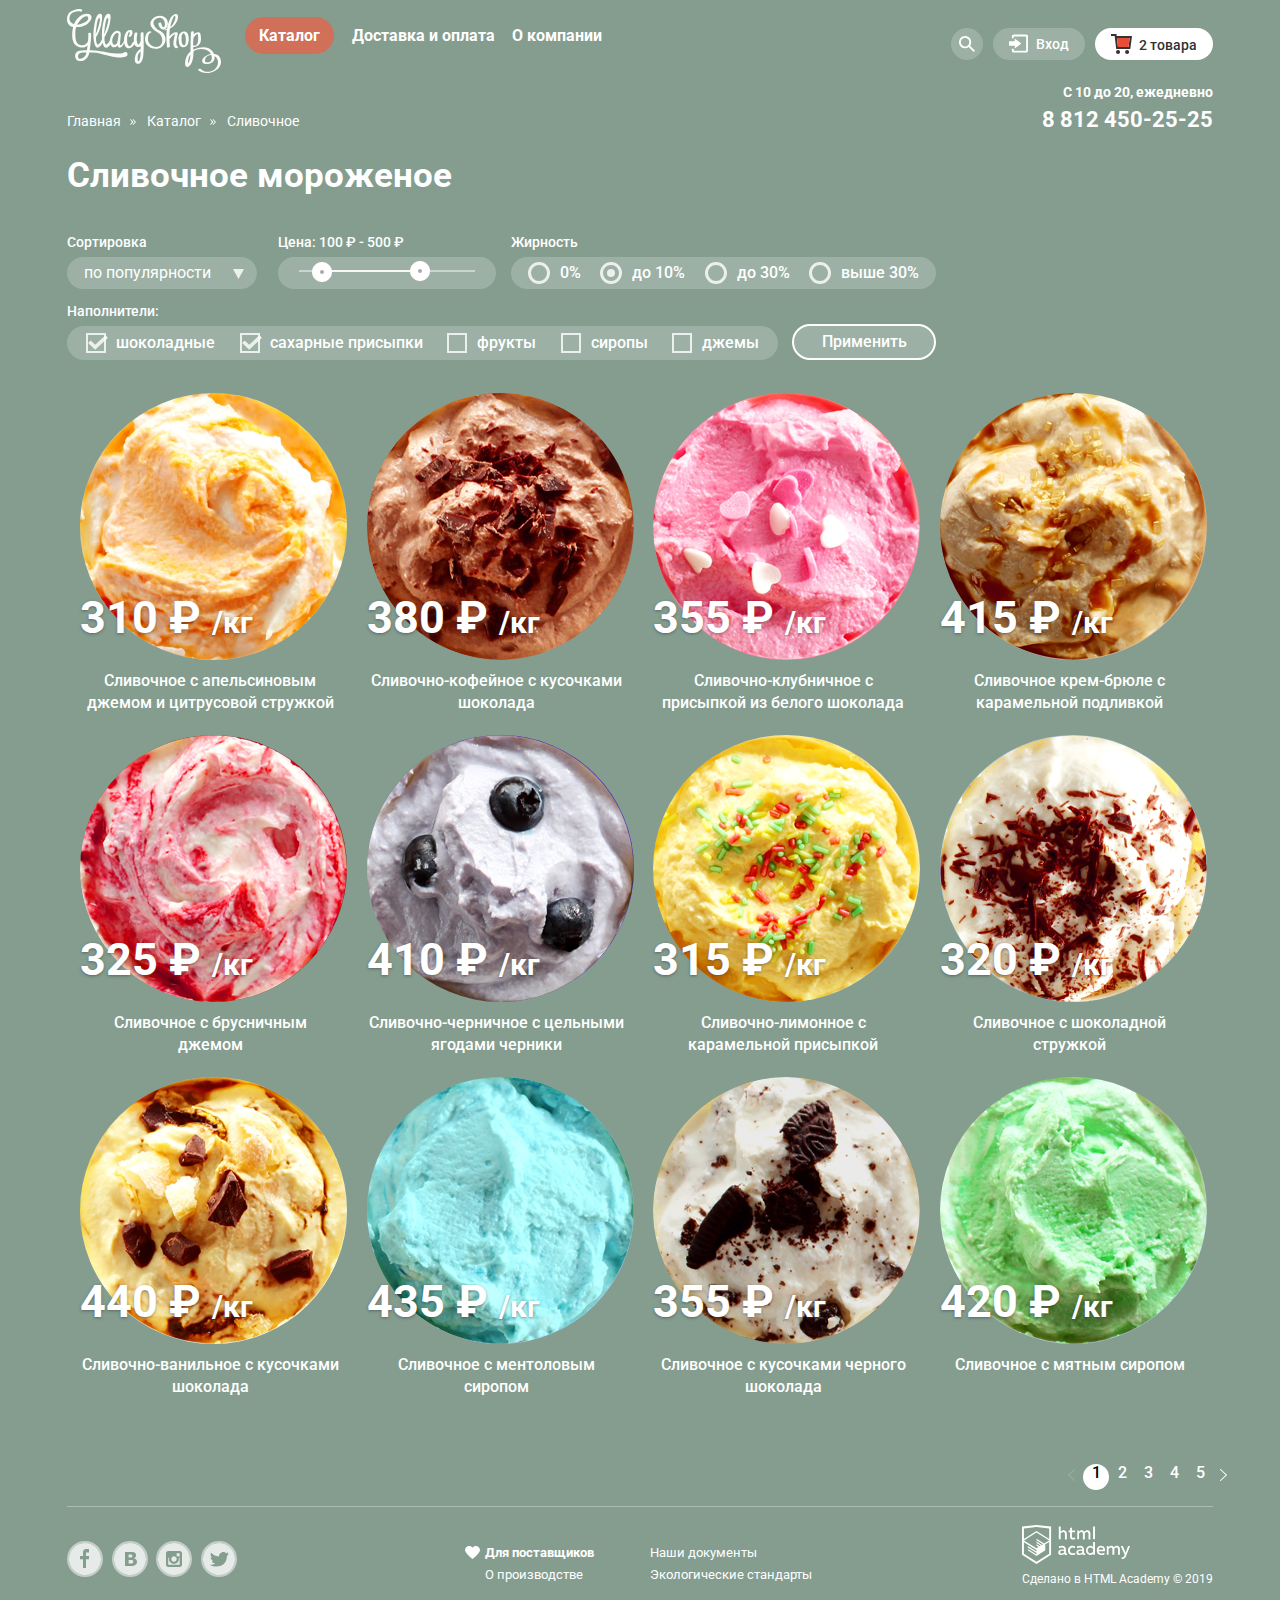
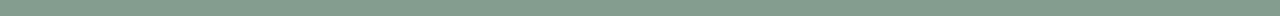
==== catalog.html @ 754fcbc4 "Fix by comments" ====
<!DOCTYPE html>
<html class="page" lang="ru">

<head>
  <meta charset="utf-8" />
  <title>HTML Academy: Глейси</title>
  <link href="https://fonts.googleapis.com/css2?family=Roboto:wght@400;500;700&display=swap" rel="stylesheet">
  <link rel="stylesheet" href="./css/normalize.css">
  <link rel="stylesheet" href="./css/style.css">
</head>

<body class="page-body">
  <header class="main-header container">
    <nav class="main-nav">
      <a class="main-logo" href="index.html" >
        <img src="img/header/logo.svg" alt="Логотип магазина мороженого Глейси" width="154" height="64">
      </a>
      <ul class="nav-list">
        <li>
          <a class="btn-catalog nav-list-item" href="catalog.html"> Каталог</a>
          <ul class="nav-inner-list">
            <li class="nav-item-new">
              <a href="#">Новинки</a>
            </li>
            <li class="nav-inner-item">
              <a href="#">Сливочное</a>
            </li>
            <li class="nav-inner-item">
              <a href="#">Щербеты</a>
            </li>
            <li class="nav-inner-item" >
              <a href="#">Фруктовый лед</a>
            </li>
            <li class="nav-inner-item">
              <a href="#">Мелорин</a>
            </li>
          </ul>
        </li>
        <li>
          <a class="nav-list-item" href="#">Доставка и оплата</a>
        </li>
        <li>
          <a class="nav-list-item" href="#company">О компании</a>
        </li>
      </ul>
    </nav>
    <div class="user-menu">
    <section class="form-search">
      <h2 class="visually-hidden">Форма поиска</h2>
      <a class="btn-search" href="#">
        <span class="visually-hidden">Поиск</span>
        <svg width="16" height="16" viewBox="0 0 16 16" fill="none" xmlns="http://www.w3.org/2000/svg">
          <path d="M16 14.6652L11.0785 9.73294C11.9827 8.48188 12.3826 6.93501 12.1984 5.40134C12.0141 3.86767 11.2594 2.4601 10.0848 1.45982C8.91022 0.45954 7.40233 -0.0598191 5.86234 0.00548954C4.32234 0.0707982 2.86363 0.715967 1.77757 1.81212C0.691516 2.90827 0.0580813 4.3747 0.0038002 5.91849C-0.050481 7.46228 0.478388 8.96976 1.48476 10.1398C2.49113 11.3098 3.90092 12.0563 5.43251 12.2301C6.96409 12.4039 8.50472 11.9922 9.74663 11.0772L14.6586 16L16 14.6652ZM6.08152 10.3767C5.24079 10.3767 4.41895 10.1268 3.71991 9.65874C3.02087 9.19063 2.47604 8.5253 2.15431 7.74687C1.83258 6.96844 1.7484 6.11188 1.91241 5.28551C2.07643 4.45913 2.48128 3.70006 3.07576 3.10427C3.67024 2.50849 4.42766 2.10276 5.25223 1.93838C6.0768 1.77401 6.93149 1.85837 7.70822 2.1808C8.48495 2.50324 9.14883 3.04927 9.61591 3.74983C10.083 4.4504 10.3323 5.27404 10.3323 6.11661C10.3298 7.24568 9.88115 8.3278 9.08451 9.12618C8.28788 9.92456 7.20813 10.3742 6.08152 10.3767Z" fill="white"/>
        </svg>
      </a>
      <form class="search-form" action="https://echo.htmlacademy.ru/courses" method="post">
        <label class="visually-hidden" for="search" >Строка поиска</label>
        <input class="search-form-input" type="search" name="search" id="search" placeholder="Крем-брюле" />
      </form>
    </section>
    <section class="form-login">
      <h2 class="visually-hidden">Форма входа</h2>
      <a class="btn-login" href="#">
        <svg width="20" height="19" viewBox="0 0 20 19" fill="none" xmlns="http://www.w3.org/2000/svg">
          <path d="M6.04 14.88L12.96 9.5L6.04 4.13V7.04H0V11.96H6.04V14.88Z" fill="white"/>
          <path d="M18 0H5C4.46957 0 3.96086 0.210714 3.58579 0.585786C3.21071 0.960859 3 1.46957 3 2V4H5V2H18V17H5V15H3V17C3 17.5304 3.21071 18.0391 3.58579 18.4142C3.96086 18.7893 4.46957 19 5 19H18C18.5304 19 19.0391 18.7893 19.4142 18.4142C19.7893 18.0391 20 17.5304 20 17V2C20 1.46957 19.7893 0.960859 19.4142 0.585786C19.0391 0.210714 18.5304 0 18 0Z" fill="white"/>
          </svg>
        <span>Вход</span>
      </a>
      <form class="login-form" action="https://echo.htmlacademy.ru/courses" method="post">
        <label class="visually-hidden" for="email-login">Строка ввода почты</label>
        <input type="email" id="email-login" name="email" placeholder="email@example.com"
          required />
        <label class="visually-hidden" for="password-login"> Строка ввода пароля</label>
        <input type="password" id="password-login" name="password" placeholder="Пароль"
          required />
        <div class="login-form-buttons">
          <button class="button btn-login-modal" type="submit">Войти</button>
          <div class="login-form-help">
            <a class="login-form-text" href="#"> Забыли пароль? </a>
            <a class="login-form-text" href="#"> Новая регистрация </a>
          </div>
        </div>
      </form>
    </section>

    <section class="order">
      <h2 class="visually-hidden">Форма для оформления заказа</h2>
      <a class="btn-basket-order" href="#" >
        <svg width="21" height="20" viewBox="0 0 21 20" fill="none" xmlns="http://www.w3.org/2000/svg">
          <path d="M7.03359 20C8.14664 20 9.04894 19.1046 9.04894 18C9.04894 16.8954 8.14664 16 7.03359 16C5.92054 16 5.01823 16.8954 5.01823 18C5.01823 19.1046 5.92054 20 7.03359 20Z" fill="#343434"/>
          <path d="M16.1027 20C17.2157 20 18.118 19.1046 18.118 18C18.118 16.8954 17.2157 16 16.1027 16C14.9896 16 14.0873 16.8954 14.0873 18C14.0873 19.1046 14.9896 20 16.1027 20Z" fill="#343434"/>
          <path d="M5.70345 2L5.46161 0H0V2H3.66795L5.17946 15H19.2869L21 2H5.70345ZM17.5034 13H6.97313L5.96545 4H18.6924L17.5034 13Z" fill="#343434"/>
          <path d="M5.93506 4.03003L6.97297 13H17.5032L18.6923 4.03003H5.93506Z" fill="#E84D37"/>
          </svg>
        <span>2 товара</span>
      </a>
      <form class="form-order" action="https://echo.htmlacademy.ru/courses" method="post">
        <h2 class="visually-hidden">Корзина с мороженым</h2>
        <ul class="form-order-list">
          <li class="form-order-item">
            <button class="btn-delete" type="button">
              <span class="visually-hidden">Удалить товар </span>
            </button>
            <a href="#">
              <img src="img/main/products/ic-orange.png" alt="Картинка мороженого пломбир с апельсиновым джемом"
                width="32" height="32" />
            </a>
            <h3 class="form-order-ice">Пломбир с апельсиновым джемом</h3>
            <span class="form-order-weight">1,5 кг x <span class="form-order-sum">200 руб.</span></span>
            <span class="form-ice-sum">300 руб.</span>
          </li>
          <li class="form-order-item">
            <button class="btn-delete" type="button">
              <span class="visually-hidden">Удалить товар </span>
            </button>
            <a href="#">
              <img src="img/main/products/ic-strawberry.png"
                alt="Картинка мороженого клубничный пломбир с присыпкой из белого шоколада" width="32" height="32" />
            </a>
            <h3 class="form-order-ice">Клубничный пломбир с присыпкой из белого шоколада</h3>
            <span class="form-order-weight">1,5 кг x <span class="form-order-sum">300 руб.</span></span>
            <span class="form-ice-sum">450 руб.</span>
          </li>
        </ul>
        <span class="form-order-total">Итого: 750 руб.</span>
        <button class="button btn-checkout" type="submit">Оформить заказ</button>
      </form>
    </section>

  </header>
  <main>
    <div class="shop-info container">
      <div class="path">
        <a class="path-item" href="index.html">Главная</a>
        <a class="path-item" href="catalog.html">Каталог</a>
        <a href="">Сливочное</a>
      </div>
    <section class="schedule">
      <h2 class="visually-hidden">Режим работы</h2>
      <p>С 10 до 20, ежедневно</p>
      <a href="tel:88124502525">8 812 450-25-25</a>
    </section>
    </div>
    <section class="container">
      <h1 class="main-title">Cливочное мороженое</h1>
      <h2 class="visually-hidden">Форма дополнительных параметров</h2>
      <form class="filters" action="https://echo.htmlacademy.ru/courses" method="post">
        <fieldset class="filters-sort">
          <legend class="filters-name">Сортировка</legend>
          <select class="filters-parameters" >
            <option class="filters-parameter" value="popular">по популярности</option>
            <option class="filters-parameter" value="cheap">сначала недорогие</option>
            <option class="filters-parameter" value="expensive">сначала дорогие</option>
            <option class="filters-parameter" value="fat">по жирности</option>
          </select>
        </fieldset>
        <fieldset class="filters-price">
          <legend class="filters-name">
            <span class="filters-name-price">Цена: 100 &#8381; - 500 &#8381;</span>
          </legend>
          <div class="filters-price-slider"></div>
        </fieldset>
        <fieldset>
          <legend class="filters-name">Жирность</legend>
          <ul class="filters-fat-list">
            <li class="filter-radio">
              <input class="visually-hidden filter-radio-input" type="radio" name="fat" id="nofat" />
              <label class="filters-parameter" for="nofat">0%</label>
            </li>
            <li class="filter-radio">
              <input class="visually-hidden filter-radio-input" type="radio" name="fat" id="light" checked />
              <label class="filters-parameter" for="light">до 10%</label>
            </li>
            <li class="filter-radio">
              <input  class="visually-hidden filter-radio-input" type="radio" name="fat" id="medium" />
              <label class="filters-parameter" for="medium">до 30%</label>
            </li>
            <li class="filter-radio">
              <input class="visually-hidden filter-radio-input" type="radio" name="fat" id="hight" />
              <label class="filters-parameter" for="hight">выше 30%</label>
            </li>
          </ul>
        </fieldset>
        <fieldset>
          <legend class="filters-name">Наполнители:</legend>
          <ul class="filters-type-list">
            <li class="filter-checkbox">
              <input class="visually-hidden filter-checkbox-input" type="checkbox" name="name" id="chocolate" checked/>
              <label class="filters-parameter" for="chocolate">шоколадные</label>
            </li>
            <li class="filter-checkbox">
              <input class="visually-hidden filter-checkbox-input" type="checkbox" name="name" id="sugar" checked/>
              <label class="filters-parameter" for="sugar">сахарные присыпки</label>
            </li>
            <li class="filter-checkbox">
              <input class="visually-hidden filter-checkbox-input" type="checkbox" name="name" id="fruits" />
              <label class="filters-parameter" for="fruits">фрукты</label>
            </li>
            <li class="filter-checkbox">
              <input class="visually-hidden filter-checkbox-input" type="checkbox" name="name" id="syrup" />
              <label class="filters-parameter" for="syrup">сиропы</label>
            </li>
            <li class="filter-checkbox">
              <input class="visually-hidden filter-checkbox-input" type="checkbox" name="name" id="jams" />
              <label class="filters-parameter" for="jams">джемы</label>
            </li>
          </ul>
        </fieldset>
        <button class="btn-filters" type="submit">Применить</button>
      </form>
    </section>

    <section class="catalog container">
      <h2 class="visually-hidden">Каталог сливочного мороженого</h2>
      <ul class="catalog-list">
        <li class="catalog-item">
          <div class="catalog-item-ice catalog-item-orange">
            <p class="catalog-item-price">310 &#8381; <span>/кг</span></p>
          </div>
          <h3>Сливочное с апельсиновым джемом и цитрусовой стружкой</h3>
          <a class="button btn-ice" href="#">Быстрый просмотр</a>
        </li>
        <li class="catalog-item">
          <div class="catalog-item-ice catalog-item-coffee">
            <p class="catalog-item-price">380 &#8381; <span>/кг</span></p>
          </div>
          <h3>Сливочно-кофейное с кусочками шоколада</h3>
          <a class="button btn-ice" href="#">Быстрый просмотр</a>
        </li>
        <li class="catalog-item">
          <div class="catalog-item-ice catalog-item-strawberry">
            <p class="catalog-item-price">355 &#8381; <span>/кг</span></p>
          </div>
          <h3>Сливочно-клубничное с присыпкой из белого шоколада</h3>
          <a class="button btn-ice" href="#">Быстрый просмотр</a>
        </li>
        <li class="catalog-item">
          <div class="catalog-item-ice catalog-item-brulee">
            <p class="catalog-item-price">415 &#8381; <span>/кг</span></p>
          </div>
          <h3>Сливочное крем-брюле с карамельной подливкой</h3>
          <a class="button btn-ice" href="#">Быстрый просмотр</a>
        </li>
        <li class="catalog-item">
          <div class="catalog-item-ice catalog-item-lingonberry">
            <p class="catalog-item-price">325 &#8381; <span>/кг</span></p>
          </div>
          <h3>Сливочное с брусничным джемом</h3>
          <a class="button btn-ice" href="#">Быстрый просмотр</a>
        </li>
        <li class="catalog-item">
          <div class="catalog-item-ice catalog-item-blueberries">
            <p class="catalog-item-price">410 &#8381; <span>/кг</span></p>
          </div>
          <h3>Сливочно-черничное с цельными ягодами черники</h3>
          <a class="button btn-ice" href="#">Быстрый просмотр</a>
        </li>
        <li class="catalog-item">
          <div class="catalog-item-ice catalog-item-lemon">
            <p class="catalog-item-price">315 &#8381; <span>/кг</span></p>
          </div>
          <h3>Сливочно-лимонное с карамельной присыпкой</h3>
          <a class="button btn-ice" href="#">Быстрый просмотр</a>
        </li>
        <li class="catalog-item">
          <div class="catalog-item-ice catalog-item-chocolate">
            <p class="catalog-item-price">320 &#8381; <span>/кг</span></p>
          </div>
          <h3>Сливочное с шоколадной стружкой</h3>
          <a class="button btn-ice" href="#">Быстрый просмотр</a>
        </li>
        <li class="catalog-item">
          <div class="catalog-item-ice catalog-item-vanilla">
            <p class="catalog-item-price">440 &#8381; <span>/кг</span></p>
          </div>
          <h3>Сливочно-ванильное с кусочками шоколада</h3>
          <a class="button btn-ice" href="#">Быстрый просмотр</a>
        </li>
        <li class="catalog-item">
          <div class="catalog-item-ice catalog-item-menthol">
            <p class="catalog-item-price">435 &#8381; <span>/кг</span></p>
          </div>
          <h3>Сливочноe с ментоловым сиропом</h3>
          <a class="button btn-ice" href="#">Быстрый просмотр</a>
        </li>
        <li class="catalog-item">
          <div class="catalog-item-ice catalog-item-blackchocolate">
            <p class="catalog-item-price">355 &#8381; <span>/кг</span></p>
          </div>
          <h3>Сливочное с кусочками черного шоколада</h3>
          <a class="button btn-ice" href="#">Быстрый просмотр</a>
        </li>
        <li class="catalog-item">
          <div class="catalog-item-ice catalog-item-mint">
            <p class="catalog-item-price">420 &#8381; <span>/кг</span></p>
          </div>
          <h3>Сливочное с мятным сиропом</h3>
          <a class="button btn-ice" href="#">Быстрый просмотр</a>
        </li>
      </ul>
    </section>

    <div class="pagination container">
      <ul class="pagination-list">
        <li class="pagination-item-previous"><a  href="#"></a></li>
        <li><a class="pagination-item selected" href="#">1</a></li>
        <li><a class="pagination-item" href="#">2</a></li>
        <li><a class="pagination-item" href="#">3</a></li>
        <li><a class="pagination-item" href="#">4</a></li>
        <li><a class="pagination-item" href="#">5</a></li>
        <li class="pagination-item-next"><a  href="#"></a></li>
      </ul>
    </div>
    </main>

  <footer class="container footer footer-line">

    <section class="social">
      <h2 class="visually-hidden">Социальные сети</h2>
      <ul class="social-list">
        <li class="social-item">
          <a href="#" target="blank">
            <span class="visually-hidden">Facebook</span>
            <svg width="36" height="36" viewBox="0 0 36 36" fill="none" xmlns="http://www.w3.org/2000/svg">
              <path d="M18 35C27.3888 35 35 27.3888 35 18C35 8.61116 27.3888 1 18 1C8.61116 1 1 8.61116 1 18C1 27.3888 8.61116 35 18 35Z" stroke="white" stroke-opacity="0.5" stroke-width="2" />
              <path d="M18 2C14.8355 2 11.7421 2.93838 9.11088 4.69649C6.4797 6.45459 4.42894 8.95345 3.21793 11.8771C2.00693 14.8007 1.69008 18.0177 2.30744 21.1214C2.92481 24.2251 4.44866 27.0761 6.6863 29.3137C8.92394 31.5513 11.7749 33.0752 14.8786 33.6926C17.9823 34.3099 21.1993 33.9931 24.1229 32.7821C27.0466 31.5711 29.5454 29.5203 31.3035 26.8891C33.0616 24.2579 34 21.1645 34 18C34 13.7565 32.3143 9.68687 29.3137 6.68629C26.3131 3.68571 22.2435 2 18 2ZM22.06 11.45H19V14.9H22V18.34H19V27H16V18.34H13V14.9H16V11.45C15.9449 10.5957 16.2291 9.75426 16.7908 9.1083C17.3525 8.46234 18.1464 8.06407 19 8H22V11.45H22.06Z" fill="white" fill-opacity="0.8" />
            </svg>
          </a>
        </li>
        <li class="social-item">
          <a href="#" target="blank">
            <span class="visually-hidden">VK</span>
            <svg width="36" height="36" viewBox="0 0 36 36" fill="none" xmlns="http://www.w3.org/2000/svg">
              <path d="M18 35C27.3888 35 35 27.3888 35 18C35 8.61116 27.3888 1 18 1C8.61116 1 1 8.61116 1 18C1 27.3888 8.61116 35 18 35Z" stroke="white" stroke-opacity="0.5" stroke-width="2" />
              <path d="M18.64 16.49C18.9652 16.4904 19.2875 16.4293 19.59 16.31C19.8645 16.2077 20.0922 16.0085 20.23 15.75C20.3343 15.4964 20.3854 15.2241 20.38 14.95C20.376 14.7057 20.3143 14.4659 20.2 14.25C20.0714 14.0066 19.8523 13.8235 19.59 13.74C19.2687 13.627 18.9306 13.5695 18.59 13.57H16.59V16.57H17.16C17.75 16.52 18.24 16.51 18.64 16.49Z" fill="white" fill-opacity="0.8" />
              <path d="M20.12 19.08C19.751 19.0101 19.3752 18.9832 19 19H16.61V22.5H19.06C19.4757 22.4953 19.8865 22.4104 20.27 22.25C20.591 22.1392 20.8632 21.9199 21.04 21.63C21.1865 21.3527 21.2621 21.0436 21.26 20.73C21.2753 20.3782 21.1848 20.0298 21 19.73C20.7922 19.4167 20.4806 19.1865 20.12 19.08Z" fill="white" fill-opacity="0.8" />
              <path d="M18 2C14.8355 2 11.7421 2.93838 9.11088 4.69649C6.4797 6.45459 4.42894 8.95345 3.21793 11.8771C2.00693 14.8007 1.69008 18.0177 2.30744 21.1214C2.92481 24.2251 4.44866 27.0761 6.6863 29.3137C8.92394 31.5513 11.7749 33.0752 14.8786 33.6926C17.9823 34.3099 21.1993 33.9931 24.1229 32.7821C27.0466 31.5711 29.5454 29.5203 31.3035 26.8891C33.0616 24.2579 34 21.1645 34 18C34 13.7565 32.3143 9.68687 29.3137 6.68629C26.3131 3.68571 22.2435 2 18 2ZM24.6 22.53C24.3376 23.056 23.9537 23.5119 23.48 23.86C22.9342 24.2714 22.3122 24.5705 21.65 24.74C20.8286 24.9383 19.9848 25.029 19.14 25.01H13V11H18.45C19.2781 10.9868 20.1063 11.0235 20.93 11.11C21.473 11.194 21.9994 11.3627 22.49 11.61C22.9868 11.8462 23.4013 12.2258 23.68 12.7C23.9455 13.1728 24.0801 13.7079 24.07 14.25C24.0819 14.8916 23.8931 15.5209 23.53 16.05C23.1452 16.588 22.6142 17.0045 22 17.25V17.32C22.8272 17.4588 23.5898 17.8541 24.18 18.45C24.7295 19.0712 25.0163 19.8815 24.98 20.71C25.0043 21.3386 24.8738 21.9636 24.6 22.53Z" fill="white" fill-opacity="0.8" />
            </svg>
          </a>
        </li>
        <li class="social-item">
          <a href="#" target="blank">
            <span class="visually-hidden">Instagram</span>
            <svg width="36" height="36" viewBox="0 0 36 36" fill="none" xmlns="http://www.w3.org/2000/svg">
              <path d="M18 35C27.3888 35 35 27.3888 35 18C35 8.61116 27.3888 1 18 1C8.61116 1 1 8.61116 1 18C1 27.3888 8.61116 35 18 35Z" stroke="white" stroke-opacity="0.5" stroke-width="2" />
              <g opacity="0.8">
                <path d="M22.92 18C22.92 19.3155 22.3974 20.5771 21.4673 21.5072C20.5371 22.4374 19.2755 22.96 17.96 22.96C16.6445 22.96 15.3829 22.4374 14.4528 21.5072C13.5226 20.5771 13 19.3155 13 18C13.001 17.6158 13.048 17.233 13.14 16.86H12.24V23.7H23.64V16.86H22.74C22.8406 17.2325 22.901 17.6147 22.92 18Z" fill="white" />
                <path d="M18 20.66C18.5252 20.656 19.0375 20.4967 19.4723 20.202C19.9071 19.9073 20.245 19.4905 20.4432 19.0042C20.6415 18.5178 20.6913 17.9836 20.5864 17.4689C20.4816 16.9542 20.2266 16.4821 19.8539 16.1121C19.4811 15.7421 19.0071 15.4908 18.4916 15.3897C17.9762 15.2887 17.4424 15.3425 16.9575 15.5445C16.4726 15.7464 16.0584 16.0873 15.7669 16.5243C15.4755 16.9613 15.32 17.4748 15.32 18C15.3213 18.3506 15.3917 18.6976 15.5271 19.021C15.6625 19.3444 15.8602 19.638 16.1091 19.8851C16.358 20.1321 16.653 20.3276 16.9775 20.4606C17.3019 20.5936 17.6494 20.6613 18 20.66Z" fill="white" />
                <path d="M23.68 12.3H20.64V15.34H23.68V12.3Z" fill="white" />
                <path d="M18 2C14.8355 2 11.7421 2.93838 9.11088 4.69649C6.4797 6.45459 4.42894 8.95345 3.21793 11.8771C2.00693 14.8007 1.69008 18.0177 2.30744 21.1214C2.92481 24.2251 4.44866 27.0761 6.6863 29.3137C8.92394 31.5513 11.7749 33.0752 14.8786 33.6926C17.9823 34.3099 21.1993 33.9931 24.1229 32.7821C27.0466 31.5711 29.5454 29.5203 31.3035 26.8891C33.0616 24.2579 34 21.1645 34 18C34 13.7565 32.3143 9.68687 29.3137 6.68629C26.3131 3.68571 22.2435 2 18 2ZM26 23.7C26.0027 24.0045 25.9444 24.3064 25.8285 24.588C25.7127 24.8696 25.5416 25.1251 25.3253 25.3395C25.1091 25.5539 24.8521 25.7228 24.5695 25.8362C24.2869 25.9497 23.9845 26.0054 23.68 26H12.28C11.9793 25.9987 11.6818 25.9382 11.4044 25.8219C11.1271 25.7056 10.8754 25.5358 10.6637 25.3222C10.4519 25.1086 10.2844 24.8554 10.1705 24.5771C10.0566 24.2988 9.99869 24.0007 10 23.7V12.3C9.99869 11.9993 10.0566 11.7012 10.1705 11.4229C10.2844 11.1446 10.4519 10.8914 10.6637 10.6778C10.8754 10.4642 11.1271 10.2944 11.4044 10.1781C11.6818 10.0618 11.9793 10.0013 12.28 10H23.67C23.9749 9.99467 24.2778 10.0503 24.561 10.1636C24.8441 10.2769 25.1017 10.4457 25.3188 10.6599C25.5358 10.8742 25.7079 11.1296 25.8249 11.4112C25.9418 11.6929 26.0014 11.995 26 12.3V23.7Z" fill="white" />
              </g>
            </svg>
          </a>
        </li>
        <li class="social-item">
          <a href="#" target="blank">
            <span class="visually-hidden">Twitter</span>
            <svg width="36" height="36" viewBox="0 0 36 36" fill="none" xmlns="http://www.w3.org/2000/svg">
              <path d="M18 35C27.3888 35 35 27.3888 35 18C35 8.61116 27.3888 1 18 1C8.61116 1 1 8.61116 1 18C1 27.3888 8.61116 35 18 35Z" stroke="white" stroke-opacity="0.5" stroke-width="2" />
              <path d="M18 2C14.8355 2 11.7421 2.93838 9.11088 4.69649C6.4797 6.45459 4.42894 8.95345 3.21793 11.8771C2.00693 14.8007 1.69008 18.0177 2.30744 21.1214C2.92481 24.2251 4.44866 27.0761 6.6863 29.3137C8.92394 31.5513 11.7749 33.0752 14.8786 33.6926C17.9823 34.3099 21.1993 33.9931 24.1229 32.7821C27.0466 31.5711 29.5454 29.5203 31.3035 26.8891C33.0616 24.2579 34 21.1645 34 18C34 13.7565 32.3143 9.68687 29.3137 6.68629C26.3131 3.68571 22.2435 2 18 2ZM25.94 14.81C25.69 21.33 22.48 25.64 14.94 25.51H14.46C14.01 25.51 9.91001 25.07 9.11001 23.69C10.8989 23.9555 12.7228 23.5494 14.23 22.55C13.18 22.26 11.31 22.09 10.98 19.7C11.3928 19.8642 11.8441 19.9058 12.28 19.82C11 19 9.53001 18.3 9.61001 16.17C10.028 16.4893 10.5445 16.652 11.07 16.63C10.3 16.4 8.92001 13.39 10.07 11.85C12.07 13.64 14.14 15.33 17.87 15.49C18.1 13.28 19.11 11.79 21.04 11.17C21.7375 10.9333 22.4908 10.9157 23.1986 11.1195C23.9065 11.3232 24.5351 11.7387 25 12.31C25.74 12.08 26.45 11.84 27.19 11.62C27.1758 11.9571 27.0846 12.2865 26.9234 12.5829C26.7622 12.8793 26.5353 13.1349 26.26 13.33C26.5167 13.3601 26.7768 13.3336 27.0221 13.2524C27.2674 13.1712 27.492 13.0372 27.68 12.86C27.5628 13.2985 27.3443 13.7034 27.0421 14.0421C26.7399 14.3808 26.3624 14.6438 25.94 14.81Z" fill="white" fill-opacity="0.8" />
            </svg>
          </a>
        </li>
      </ul>
    </section>

    <section>
      <h2 class="visually-hidden">Документация</h2>
      <ul class="documentation-list">
        <li>
          <a class="documentation-item" href="#" >Для поставщиков</a>
        </li>
        <li>
          <a href="#">Наши документы</a>
        </li>
        <li>
          <a href="#">О производстве</a>
        </li>
        <li>
          <a href="#">Экологические стандарты</a>
        </li>
      </ul>
    </section>

    <section class="development">
      <h2 class="visually-hidden">Разработчик</h2>
      <a href="https://htmlacademy.ru/intensive/htmlcss">
        <img src="img/footer/logo-academy.svg" alt="Логотип HTML Academy" width="108" height="39">
      </a>
      <p class="development-title">
        Сделано в
        <a href="https://htmlacademy.ru/intensive/htmlcss">HTML Academy</a>
        © 2019
      </p>
    </section>

  </footer>
</body>

</html>
---- css/style.css ----
:root {
  --basic-white: #ffffff;
  --basic-сharcoal: #323232;
  --basic-dark-gray: #5a5a5a;
  --basic-light-gray: #999999;
  --gray: #b2b2b2;
  --basic-green: #849d8f;
  --beige: #f0e1b0;
  --light-beige: #f8f7f4;
  --orange: #d07058;
  --gray-background: rgba(255, 255, 255, 0.2);
  --brown: #301d1d;
  --burgundy: #80182d;
  --pink: #f0819b;
  --brule: #d9b698;
  --blue: #3414c4;
  --light-blue: #b2cbf7;
  --light-yellow: #d3d3d2;
  --black: #000000;
  --gray-money: #c4c4c4;
  --footer-line: #a9beb2;
  --brown: #9d8b84;
  --light-gray: #8996a6;
}

body {
  min-width: 1166px;
  margin: 0;
  padding: 0;
  font-family: "Roboto", sans-serif;
  font-size: 16px;
  line-height: 22px;
  color: var(--basic-white);
  background-color: var(--basic-green);
  box-sizing: border-box;
  background-repeat: no-repeat;
  background-position: top center;
}

a {
  text-decoration: none;
}

.contact iframe {
  border: none;
}

.visually-hidden {
  position: absolute;
  width: 1px;
  height: 1px;
  margin: -1px;
  border: 0;
  padding: 0;
  clip: rect(0 0 0 0);
  overflow: hidden;
}

.nav-inner-list {
  padding: 0 0 10px 0;
  display: none;
  flex-direction: column;
  position: absolute;
  align-items: center;
  align-content: center;
  box-sizing: border-box;
  margin: 15px 0 0 0;
  width: 143px;
  height: 171px;
  background-color: var(--basic-white);
  box-shadow: 0px 20px 20px rgba(0, 0, 0, 0.4);
  border-radius: 4px;
}

.nav-inner-list li {
  padding: 7px;
  margin: 2px 0;
}

.nav-list li:hover .nav-inner-list {
  display: flex;
}

.form-search:hover .search-form {
  display: flex;
}

.form-login {
  display: flex;
  padding: 15px 0 15px 0;
}

.form-login:hover .login-form {
  display: flex;
}

.form-order-basket {
  padding: 15px 0 15px 0;
}

.order:hover .form-order {
  display: flex;
}

.nav-item-new a {
  font-weight: bold;
  font-size: 14px;
  line-height: 18px;
}

.nav-inner-list {
  font-weight: normal;
  font-size: 14px;
  line-height: 16px;
  color: var(--basic-сharcoal);
}

.nav-item-new {
  font-weight: bold;
  font-size: 14px;
  line-height: 18px;
  color: var(--basic-сharcoal);
}

.btn-ice {
  display: none;
}

.catalog-item:hover .btn-ice {
  display: inline-block;
}

.catalog-item:hover {
  z-index: 1;
  background-color: rgba(255, 255, 255, 0.4);
}

.catalog-item {
  box-sizing: border-box;
  width: 25%;
  height: 402px;
  margin-bottom: -60px;
  padding: 13px;
  text-align: center;
  border-radius: 4px;
}

.main-slide-first {
  background-color: var(--basic-green);
  background-image: url("../img/main/ic-raspberry.png");
}

.main-slide-second {
  background-color: var(--light-gray);
  background-image: url("../img/main/ic-lemon.png");
}

.main-slide-third {
  background-color: var(--brown);
  background-image: url("../img/main/ic-strawberry.png");
}

.main-slide-item {
  display: none;
  flex-direction: column;
  align-items: center;
  align-content: center;
  width: 672px;
  margin: 0 auto;
}

.main-slide-item.active {
  display: flex;
}

.filters-sort:hover + .filters-parameters {
  display: block;
}

.nav-inner-list,
.nav-list,
.advantages-list,
.social-list,
.documentation-list,
.catalog-list,
.filters-fat-list,
.filters-type-list,
.pagination-list,
.slide-button,
.form-order-list {
  list-style: none;
}

.nav-list-item {
  font-weight: bold;
  font-size: 16px;
  line-height: 18px;
  color: var(--basic-white);
}

.nav-inner-item {
  width: 100%;
  box-sizing: border-box;
}

.nav-item-new {
  width: 80%;
  box-sizing: border-box;
  border-bottom: 1px solid gray;
}

.nav-inner-item a {
  padding-left: 21px;
  font-size: 14px;
  line-height: 16px;
  color: var(--basic-сharcoal);
}

.nav-item-new a {
  padding-left: 8px;
  font-weight: bold;
  font-size: 14px;
  line-height: 16px;
  color: var(--basic-сharcoal);
}

.nav-inner-item:hover {
  background: #fbded7;
}

.button:hover {
  background: linear-gradient(to bottom, #f58669, #ec6f5e);
  box-shadow: 0 2px 2px rgba(172, 16, 0, 1);
}

.button:active {
  background: linear-gradient(to bottom, #d84732, #e1613e);
  box-shadow: inset 0 2px 2px rgba(172, 16, 0, 1);
}

.btn-login,
.btn-basket {
  font-weight: 500;
  font-size: 14px;
  line-height: 16px;
  color: var(--basic-white);
  text-align: center;
}

.btn-send {
  padding: 14px 19px;
  width: 130px;
}

.btn-search {
  display: flex;
  width: 32px;
  height: 32px;
  background-color: var(--gray-background);
  background-repeat: no-repeat;
  background-position: center;
  border-radius: 50%;
  padding: 8px;
  box-sizing: border-box;
}

.btn-search:hover {
  background-color: var(--basic-white);
}

.btn-search:hover path {
  fill: var(--basic-сharcoal);
}

.btn-login {
  display: flex;
  align-items: center;
  width: 92px;
  height: 32px;
  margin: 0 10px 0 0;
  background-color: var(--gray-background);
  border-radius: 20px;
  box-sizing: border-box;
  padding: 6px 16px 7px 16px;
}

.btn-login span {
  margin-left: 8px;
}

.btn-login svg {
  background-repeat: no-repeat;
  background-position: center;
  width: 20px;
  height: 19px;
}

.btn-login:hover {
  background-color: var(--basic-white);
  color: var(--basic-сharcoal);
}

.btn-login:hover path {
  fill: var(--basic-сharcoal);
}

.btn-basket {
  display: flex;
  width: 100px;
  height: 32px;
  background-color: var(--gray-background);
  border-radius: 20px;
  box-sizing: border-box;
  padding: 6px 16px 6px 16px;
}

.btn-basket span {
  margin-left: 8px;
  margin-top: 2px;
}

.btn-basket-order {
  display: flex;
  width: 118px;
  height: 32px;
  background-color: var(--basic-white);
  border-radius: 20px;
  box-sizing: border-box;
  padding: 6px 16px 6px 16px;
}

.btn-basket-order span {
  margin-left: 7px;
  margin-top: 3px;
}

.btn-checkout {
  height: 44px;
  width: 172px;
  align-self: flex-end;
  border-radius: 26px;
  padding: 13px 15px;
  color: var(--basic-white);
  font-style: normal;
  font-weight: bold;
  font-size: 18px;
  line-height: 16px;
}

.form-order {
  flex-direction: column;
  position: absolute;
  display: none;
  box-sizing: border-box;
  background-color: var(--light-beige);
  box-shadow: 0px 20px 20px rgba(0, 0, 0, 0.4);
  border-radius: 4px;
  margin: 7px -420px;
  padding: 20px 14px 21px 15px;
  min-width: 539px;
  height: 242px;
}

.form-order-list {
  margin: 0;
  padding: 0;
}

.form-order-item {
  width: 100%;
  margin-bottom: 18px;
  display: flex;
  align-content: center;
  align-items: center;
}

.form-order-item a {
  margin: 0 13px 0 0;
}

.btn-delete {
  cursor: pointer;
  border: none;
  outline: none;
  width: 11px;
  height: 11px;
  margin-right: 9px;
  background: url(../img/main/button-close.svg);
  background-repeat: no-repeat;
}

.btn-feedback-close {
  position: absolute;
  align-self: flex-end;
  cursor: pointer;
  border: none;
  outline: none;
  width: 18px;
  height: 17px;
  background: none;
  padding: 0;
}

.form-order-ice {
  width: 216px;
  margin: 0 31px 0 0;
  padding: 0;
  font-style: normal;
  font-weight: normal;
  font-size: 13px;
  line-height: 16px;
  color: var(--basic-сharcoal);
}

.form-order-total {
  text-align: right;
  padding: 18px 0;
  border-top: 1px solid #cacac7;
  font-weight: bold;
  font-size: 15px;
  line-height: 16px;
  color: var(--basic-сharcoal);
}

.form-order-weight {
  margin: 0 26px 0 0;
  font-size: 13px;
  line-height: 16px;
  color: var(--black);
}

.form-order-sum {
  color: var(--gray-money);
}

.form-ice-sum {
  color: var(--basic-сharcoal);
}

.advantages {
  background-image: url(../img/main/bg-wafer.jpg);
  background-color: var(--beige);
  background-repeat: repeat;
  background-position: 0 0;
  border-radius: 16px;
  min-height: 306px;
  width: 1146px;
  padding: 24px 20px;
}

.advantages h2 {
  font-weight: 500;
  font-size: 24px;
  line-height: 30px;
  color: var(--basic-сharcoal);
  width: 995px;
  margin: 0;
}

.advantages-list {
  width: 100%;
  display: flex;
  flex-wrap: wrap;
  justify-content: space-between;
  margin: 0;
  padding: 0;
}

.advantages-item {
  display: flex;
  align-content: center;
  font-size: 16px;
  line-height: 22px;
  color: var(--basic-сharcoal);
  width: 540px;
  padding-top: 7px;
}

.advantages-list p {
  width: 485px;
  margin-bottom: 0;
}

.advantages-item-icon {
  margin-right: 6px;
}

.ice {
  height: 49px;
  width: 49px;
  background-image: url("../img/main/ice.svg");
  background-repeat: no-repeat;
  background-position: 0 0;
}

.cow {
  height: 49px;
  width: 49px;
  background-image: url("../img/main/cow.svg");
  background-repeat: no-repeat;
  background-position: 0 0;
}

.leaf {
  height: 49px;
  width: 49px;
  background-image: url("../img/main/leaf.svg");
  background-repeat: no-repeat;
  background-position: 0 0;
}

.thermometer {
  height: 49px;
  width: 49px;
  background-image: url("../img/main/thermometer.svg");
  background-repeat: no-repeat;
  background-position: 0 0;
}

.news {
  background-image: url(../img/main/bg-serving.jpg);
  background-color: var(--basic-white);
  background-repeat: round;
  border-radius: 16px;
  width: 560px;
  min-height: 220px;
  box-sizing: border-box;
  padding: 23px 20px;
}

.news-item p {
  font-weight: 500;
  font-size: 16px;
  line-height: 22px;
  color: var(--basic-сharcoal);
  margin: 0;
}

.news-item h3 {
  font-weight: bold;
  font-size: 24px;
  line-height: 30px;
  color: var(--basic-сharcoal);
  text-decoration: underline;
  width: 287px;
  margin: 15px 0;
}

.subscription {
  background-image: url(../img/main/bg-email.png);
  background-repeat: round;
  background-color: var(--light-beige);
  width: 560px;
  min-height: 220px;
  border-radius: 16px;
  box-sizing: border-box;
  padding: 34px 26px 34px 22px;
}

.subscription p {
  font-size: 16px;
  line-height: 22px;
  color: var(--basic-dark-gray);
  margin: 0 0 47px 0;
}

.subscription-form {
  display: flex;
  justify-content: space-between;
}

.subscription-form input {
  font: inherit;
  background-color: var(--basic-white);
  border-width: 1px;
  border-style: solid;
  border-color: var(--gray);
  opacity: 0.52;
  border-radius: 6px;
  font-size: 16px;
  line-height: 24px;
  color: var(--basic-light-gray);
  padding: 0 14px;
  width: 368px;
  box-sizing: border-box;
}

.button {
  color: var(--basic-white);
  font-weight: bold;
  font-size: 18px;
  line-height: 24px;
  border: none;
  border-radius: 70px;
  text-align: center;
  font: inherit;
  background-image: linear-gradient(180deg, #f26843 0%, #e74a35 100%);
  text-shadow: 0px 2px 5px rgba(160, 32, 11, 0.76);
  border-radius: 70px;
}

.documentation-list a {
  font-size: 13px;
  line-height: 18px;
  color: var(--basic-white);
}

.documentation-item {
  font-weight: bold;
}

.documentation-list {
  position: relative;
}

.documentation-item::before {
  content: "";
  position: absolute;
  top: 5px;
  left: 20px;
  height: 13px;
  width: 15px;
  background-image: url("../img/footer/heart.svg");
  background-repeat: no-repeat;
  background-position: 0 0;
}

.development p,
.development a {
  font-size: 12px;
  line-height: 18px;
  color: var(--basic-white);
}

.catalog-item h3 {
  font-weight: 500;
  font-size: 16px;
  line-height: 22px;
  margin: 10px 0;
  color: var(--basic-white);
}

.catalog-item p {
  font-weight: bold;
  font-size: 45px;
  line-height: 45px;
  margin: 0 0 20px 0;
  color: var(--basic-white);
  text-shadow: 0px 1px 3px rgba(49, 50, 53, 0.5);
}

.catalog-item span {
  font-weight: bold;
  font-size: 30px;
  line-height: 35px;
}

.catalog-item a {
  font-weight: bold;
  font-size: 18px;
  line-height: 24px;
  color: var(--basic-white);
  padding: 12px 16px;
}

.catalog-item-ice {
  margin: 0;
  background-color: var(--beige);
  background-repeat: no-repeat;
  border-radius: 50%;
  width: 267px;
  height: 267px;
  display: flex;
  flex-direction: column-reverse;
  justify-content: space-between;
  align-items: flex-start;
  align-content: flex-end;
}

.catalog-item-price {
  padding: 0;
  margin: 0 0 20px 0;
}

.catalog-item-orange {
  background-image: url(../img/main/products/ic-orange.png);
  background-color: var(--beige);
}

.catalog-item-coffee {
  background-image: url(../img/main/products/ic-coffee.png);
  background-color: var(--brown);
}

.catalog-item-strawberry {
  background-image: url(../img/main/products/ic-strawberry.png);
  background-color: var(--pink);
}

.catalog-item-brulee {
  background-image: url(../img/main/products/ic-brulee.png);
  background-color: var(--brule);
}

.catalog-item-lingonberry {
  background-image: url(../img/main/products/ic-lingonberry.png);
  background-color: var(--burgundy);
}

.catalog-item-blueberries {
  background-image: url(../img/main/products/ic-blueberries.png);
  background-color: var(--blue);
}

.catalog-item-lemon {
  background-image: url(../img/main/products/ic-lemon.png);
  background-color: var(--beige);
}

.catalog-item-chocolate {
  background-image: url(../img/main/products/ic-chocolate.png);
  background-color: var(--light-blue);
}

.catalog-item-vanilla {
  background-image: url(../img/main/products/ic-vanilla.png);
  background-color: var(--light-beige);
}

.catalog-item-menthol {
  background-image: url(../img/main/products/ic-menthol.png);
  background-color: var(--light-blue);
}

.catalog-item-blackchocolate {
  background-image: url(../img/main/products/ic-blackchocolate.png);
  background-color: var(--brown);
}

.catalog-item-mint {
  background-image: url(../img/main/products/ic-mint.png);
  background-color: var(--light-blue);
}

.order {
  padding: 15px 0 15px 0;
}

.order span {
  font-weight: 500;
  font-size: 14px;
  line-height: 16px;
  color: var(--basic-сharcoal);
}

.path a {
  font-size: 14px;
  line-height: 16px;
  color: var(--basic-white);
  padding-right: 22px;
}

.schedule p {
  font-weight: bold;
  font-size: 14px;
  line-height: 16px;
  color: var(--basic-white);
  margin: 0 0 8px 0;
}

.schedule a {
  font-weight: bold;
  font-size: 22px;
  line-height: 24px;
  color: var(--basic-white);
}

.main-title {
  font-weight: bold;
  font-size: 35px;
  line-height: 41px;
  color: var(--basic-white);
}

.btn-catalog {
  background-color: var(--orange);
  padding: 9px 14px;
  color: var(--basic-white);
  border-radius: 26px;
  width: 61px;
}

.path-item::after {
  content: "";
  position: absolute;
  margin: 9px;
  width: 6px;
  height: 6px;
  background-image: url("../img/header/raquo.png");
  background-repeat: no-repeat;
}

.main-slide-title {
  font-weight: bold;
  font-size: 60px;
  line-height: 60px;
  color: var(--basic-white);
  margin: 275px 0 27px 0;
}

.btn-double-order {
  font-weight: bold;
  font-size: 32px;
  line-height: 44px;
  color: var(--basic-white);
  padding: 10px 40px;
}

.special h3 {
  font-weight: bold;
  font-size: 35px;
  line-height: 41px;
  color: var(--basic-white);
  margin: 0;
}
.special {
  padding: 16px;
  display: flex;
  flex-direction: column;
  justify-content: space-between;
}

.special p {
  font-weight: bold;
  font-size: 18px;
  line-height: 22px;
}

.btn-special {
  font-weight: bold;
  font-size: 18px;
  line-height: 24px;
  padding: 15px 22px;
  box-sizing: border-box;
  align-self: flex-end;
}

.special-rasp {
  background-image: url(../img/main/bg-raspberry.jpg);
  background-color: var(--burgundy);
  background-repeat: round;
  box-sizing: border-box;
  border: none;
  border-radius: 16px;
  width: 560px;
  min-height: 229px;
}

.special-chocolate {
  background-image: url(../img/main/bg-chocolate.jpg);
  background-color: var(--brown);
  background-repeat: round;
  box-sizing: border-box;
  border: none;
  border-radius: 16px;
  width: 560px;
  min-height: 229px;
}

.special-ice {
  display: flex;
  flex-wrap: wrap;
  justify-content: space-between;
}

.catalog-item-hit::before {
  content: "";
  display: block;
  position: absolute;
  border: none;
  border-radius: 50%;
  width: 61px;
  height: 61px;
  background-image: url(../img/main/products/hit/hit.png);
  background-color: var(--basic-white);
  background-repeat: no-repeat;
}

.contact {
  position: relative;
  display: block;
  width: 100%;
  margin-bottom: 14px;
  background-image: url(../img/main/map-adress.png);
  background-repeat: no-repeat;
  background-position: center;
  background-size: cover;
  margin-top: 40px;
  height: 430px;
}

.contact-inner {
  position: absolute;
  right: 0;
  top: 0;
  padding: 62px calc((100% - 1146px)/2);
}

.contact-info {
  display: flex;
  flex-direction: column;
  justify-content: space-between;
  box-sizing: border-box;
  background-color: var(--basic-white);
  width: 303px;
  height: 306px;
  border-radius: 16px;
  padding: 32px 25px;
}

.contact-info-title {
  font-size: 14px;
  line-height: 20px;
  color: var(--basic-сharcoal);
  padding: 0;
  margin: 0;
}

.contact-item-value{
  font-weight: bold;
  font-size: 18px;
  line-height: 24px;
  color: var(--basic-сharcoal);
  margin: 0 0 30px 0;
}

.contact-schedule {
  font-size: 14px;
  line-height: 20px;
  color: var(--basic-сharcoal);
  margin: 0;
}

.btn-contact {
  width: 100%;
  padding: 13px 28px;
  font-weight: bold;
  font-size: 18px;
  line-height: 24px;
}

.filters fieldset {
  padding: 0;
  margin: 14px 0 0 0;
  border: none;
}

.filters-name {
  display: inline-block;
  margin-bottom: 7px;
  font-weight: 500;
  font-size: 14px;
  line-height: 16px;
  color: var(--basic-white);
}

.filters-parameter {
  position: relative;
  display: block;
  cursor: pointer;
  user-select: none;
  font-weight: 500;
  font-size: 16px;
  line-height: 18px;
  color: var(--basic-white);
  border: none;
}

.filters {
  display: flex;
  justify-content: space-between;
  flex-wrap: wrap;
  width: 869px;
  align-items: flex-end;
}

.filters-type-list {
  display: flex;
  justify-content: space-between;
  width: 711px;
  margin: 0;
  padding: 0;
}

.filters-sort {
  box-sizing: border-box;
  width: 196px;
  cursor: pointer;
}

.filters-sort select {
  box-sizing: border-box;
  width: 190px;
  height: 32px;
  background: rgba(255, 255, 255, 0.2);
  border-radius: 20px;
  border-style: none;
  outline: 0;
  color: var(--basic-white);
  padding: 0 13px 0 16px;
  -webkit-appearance: none;
  -moz-appearance: none;
  text-indent: 1px;
  cursor: pointer;
}

.filters-sort::after {
  content: "";
  position: absolute;
  margin: 12px -24px;
  width: 11px;
  height: 11px;
  box-sizing: border-box;
  background-image: url("../img/main/arrow-down.svg");
  background-repeat: no-repeat;
}

.filters-sort option {
  color: #323232;
  padding: 8px 20px 3px 20px;
}

.filters-sort option:hover {
  color: var(--basic-white);
  background-color: #1e90ff;
}

.filters-name-price {
  display: inline-block;
}

.filters-price-slider {
  margin: 0;
  padding: 0;
  background-color: rgba(255, 255, 255, 0.2);
  border-radius: 20px;
  box-sizing: border-box;
  width: 218px;
  height: 32px;
  background-position: center;
  background-repeat: no-repeat;
  background-image: url("../img/main/price-slider.svg");
}

.filters-fat-list {
  display: flex;
  justify-content: space-between;
  padding: 7px 17px 7px 14px;
  margin: 0;
  background: rgba(255, 255, 255, 0.2);
  border-radius: 20px;
  width: 425px;
  box-sizing: border-box;
}

.filters-type-list {
  display: flex;
  justify-content: space-between;
  padding: 8px 19px;
  margin: 0;
  background: rgba(255, 255, 255, 0.2);
  border-radius: 20px;
  width: 711px;
  box-sizing: border-box;
}

.filter-radio {
  padding-left: 35px;
}

.filter-checkbox {
  padding-left: 30px;
}

.filter-checkbox-input + label::before {
  content: "";
  position: absolute;
  left: -30px;
  bottom: -1px;
  width: 20px;
  height: 20px;
  border: 2px solid;
  border-color: rgba(255, 255, 255, 0.8);
  box-sizing: border-box;
}

.filter-checkbox-input:checked + label::after {
  content: "";
  position: absolute;
  left: -32px;
  width: 24px;
  height: 20px;
  background-image: url("../img/main/checkbox-on.svg");
  background-repeat: no-repeat;
  box-sizing: border-box;
}

.filter-radio-input + label::before {
  content: "";
  position: absolute;
  left: -32px;
  top: -2px;
  border-radius: 50%;
  width: 22px;
  height: 22px;
  border: 3px solid;
  border-color: rgba(255, 255, 255, 0.8);
  box-sizing: border-box;
}

.filter-radio-input:checked + label::after {
  content: "";
  position: absolute;
  top: 5px;
  left: -25px;
  width: 7.92px;
  height: 7.92px;
  border-radius: 50%;
  background-color: rgba(255, 255, 255, 0.8);
  box-sizing: border-box;
}

.btn-filters {
  box-sizing: border-box;
  border: 2px solid;
  border-color: var(--basic-white);
  background-color: rgba(255, 255, 255, 0.2);
  border-radius: 20px;
  font-weight: 500;
  font-size: 16px;
  line-height: 18px;
  color: var(--basic-white);
  width: 144px;
  height: 36px;
}

.btn-filters:hover {
  background-color: var(--basic-white);
  color: var(--basic-сharcoal);
  cursor: pointer;
}

.pagination {
  display: flex;
  justify-content: flex-end;
}

.pagination-item  {
  display: inline-block;
  text-align: center;
  border-radius: 50%;
  width: 26px;
  height: 26px;
  line-height: 26px;
  color: var(--basic-white);
  font-weight: 500;
  font-size: 16px;
  line-height: 18px;
  color: inherit;
}

.pagination-item:hover {
  background-color: var(--basic-white);
  color: black;
}

.selected{
  background-color: var(--basic-white);
  color: black;
}

.pagination-list {
  display: flex;
  position: relative;
}

.pagination-item-previous a::before {
  content: "";
  position: absolute;
  background-image: url("../img/main/previous-page.svg");
  background-repeat: no-repeat;
  width: 7px;
  height: 12px;
  margin-left: -15px;
  margin-top: 7px;
}

.pagination-item-next a::after {
  content: "";
  position: absolute;
  background-image: url("../img/main/next-page.svg");
  background-repeat: no-repeat;
  width: 7px;
  height: 12px;
  margin: 7px;
}

.slide-buttons {
  display: flex;
  position: relative;
  top: -55px;
}

.slide-button {
  margin-right: 8px;
}

.btn-slide {
  width: 21px;
  height: 21px;
  border: 2px solid;
  border-color: var(--basic-white);
  border-radius: 50%;
  background-color: transparent;
  cursor: pointer;
  padding: 0;
}

.current {
  background-color: var(--basic-white);
}

.page {
  height: 100%;
}

.page-body {
  min-height: 100%;
  display: grid;
  grid-template-rows: min-content 1fr min-content;
  align-content: start;
}

.container {
  margin: 0 auto;
  width: 1146px;
  box-sizing: border-box;
}

.main-header {
  display: flex;
  justify-content: space-between;
  padding: 9px 0 5px 0;
  align-items: center;
}

.main-nav {
  display: flex;
  margin: 0;
  padding: 0;
}

.nav-list {
  padding: 0;
  margin-left: 24px;
  display: flex;
  width: 357px;
  justify-content: space-between;
}

.user-menu {
  display: flex;
  justify-content: space-between;
  align-items: center;
}

.form-search {
  padding: 15px 10px 15px 0;
}

.info-sections {
  display: flex;
  justify-content: space-between;
  margin-top: 40px;
  width: 1146px;
}

.social-list {
  display: flex;
  flex-wrap: wrap;
  width: 170px;
  justify-content: space-between;
  padding: 0;
}

.documentation-list {
  display: flex;
  flex-wrap: wrap;
  width: 330px;
  justify-content: space-between;
}

.documentation-list li {
  width: 165px;
}

.footer {
  display: flex;
  flex-wrap: wrap;
  justify-content: space-between;
  margin-bottom: 15px;
}

.footer-line {
  border-top: 1px solid;
  border-color: var(--footer-line);
  padding-top: 18px;
}

.development-title {
  margin: 0;
}

.shop-info {
  display: flex;
  justify-content: space-between;
  align-items: flex-end;
}

.catalog-list {
  display: flex;
  flex-wrap: wrap;
  justify-content: space-between;
  padding: 0;
  margin: 20px 0 40px 0;
}

.schedule {
  display: flex;
  flex-direction: column;
  align-items: flex-end;
}
.contact-img {
  margin: 100px;
}

.search-form {
  display: none;
  margin: 7px -310px;
  padding: 20px 15px;
  position: absolute;
  background-color: var(--light-beige);
  box-shadow: 0px 20px 20px rgba(0, 0, 0, 0.4);
  border-radius: 4px;
}

.search-form-input {
  width: 311px;
  height: 44px;
  background-color: var(--basic-white);
  border: 1px solid;
  border-color: var(--light-yellow);
  box-sizing: border-box;
  border-radius: 4px;
  color: var(--basic-light-gray);
  padding: 15px;
}

.login-form {
  display: none;
  flex-direction: column;
  position: absolute;
  margin: 40px -190px;
  padding: 20px;
  background-color: var(--light-beige);
  box-shadow: 0px 20px 20px rgba(0, 0, 0, 0.4);
  border-radius: 4px;
}

.login-form-buttons {
  display: flex;
  justify-content: space-between;
}

.login-form-help {
  display: flex;
  flex-direction: column;
  justify-content: space-around;
}

.login-form input {
  width: 241px;
  height: 44px;
  background-color: var(--basic-white);
  border: 1px solid;
  border-color: var(--light-yellow);
  box-sizing: border-box;
  border-radius: 4px;
  color: var(--basic-light-gray);
  padding: 15px;
  margin-bottom: 20px;
}

.btn-login-modal {
  width: 103px;
  height: 44px;
  border-radius: 26px;
}

.login-form-text {
  font-size: 13px;
  line-height: 15px;
  color: var(--basic-сharcoal);
}

.feedback-form-wrapper {
  display: none;
  width: 100%;
  height: 100vh;
  position: fixed;
  background-color: rgba(0, 0, 0, 0.5);
}

.feedback-form-wrapper.active {
  display: block;
}

.feedback-form {
  z-index: 100;
  margin: 338px auto;
  position: static;
  display: flex;
  flex-direction: column;
  padding: 20px 25px 27px 23px;
  background-color: var(--light-beige);
  border-radius: 6px;
  width: 477px;
  height: 441px;
  box-sizing: border-box;
}

.feedback-form-title {
  font-weight: 500;
  font-size: 24px;
  line-height: 28px;
  margin: 0 0 26px 0;
  color: var(--basic-сharcoal);
}

.feedback-form-input {
  width: 267px;
  height: 44px;
  background-color: var(--basic-white);
  border: 1px solid;
  border-color: var(--light-yellow);
  box-sizing: border-box;
  border-radius: 4px;
  color: var(--basic-light-gray);
  padding: 15px;
  margin-bottom: 20px;
}

.feedback-form-text {
  width: 428px;
  height: 154px;
  background-color: var(--basic-white);
  border: 1px solid;
  border-color: var(--light-yellow);
  box-sizing: border-box;
  border-radius: 4px;
  color: var(--basic-light-gray);
  margin-bottom: 25px;
  padding: 16px 14px;
}

.btn-feedback {
  width: 140px;
  height: 44px;
  font-weight: bold;
  font-size: 18px;
  line-height: 24px;
  color: var(--basic-white);
  text-shadow: 0px 2px 5px rgba(160, 32, 11, 0.76);
  align-self: flex-end;
}
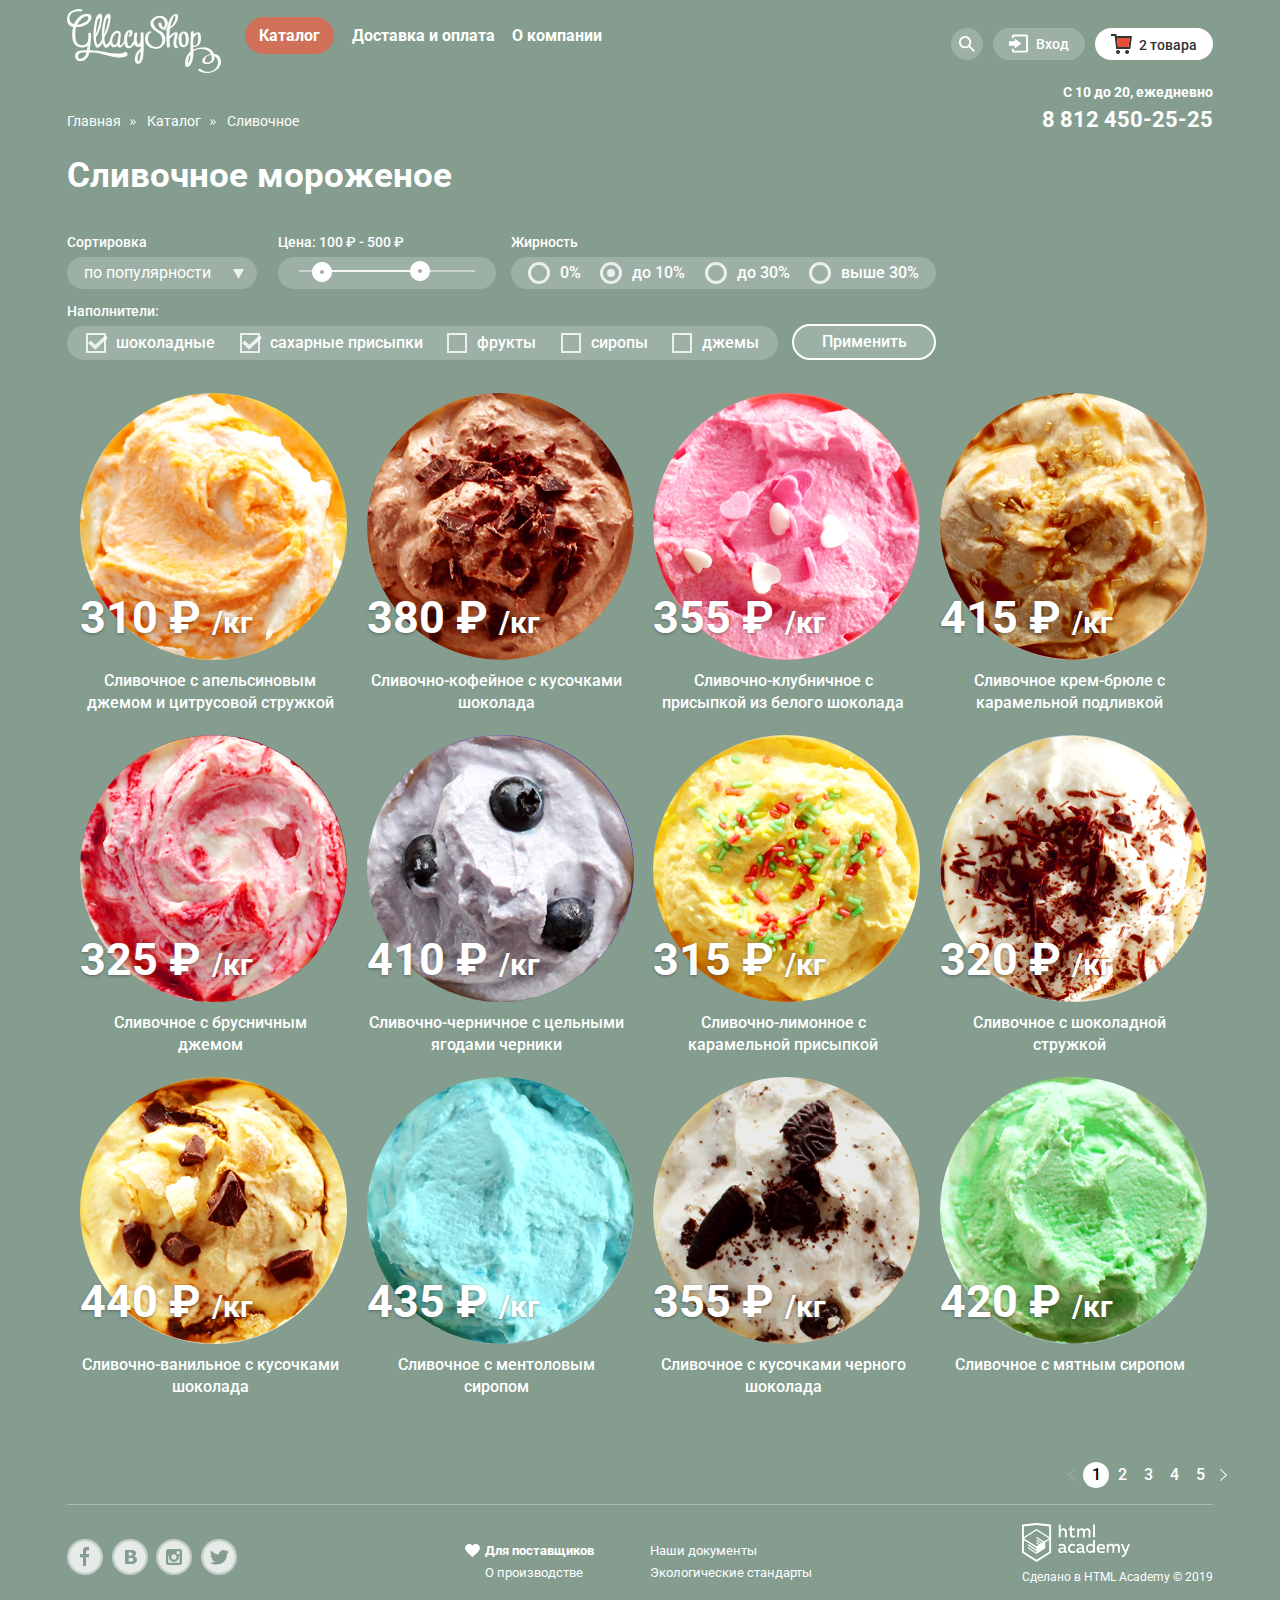
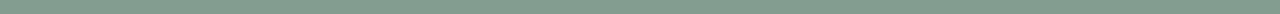
==== commit 173d0add: "add content design" ====
--- a/catalog.html
+++ b/catalog.html
@@ -127,7 +127,7 @@
         <button class="button btn-checkout" type="submit">Оформить заказ</button>
       </form>
     </section>
-
+</div>
   </header>
   <main>
     <div class="shop-info container">
--- a/css/style.css
+++ b/css/style.css
@@ -8,7 +8,6 @@
   --beige: #f0e1b0;
   --light-beige: #f8f7f4;
   --orange: #d07058;
-  --gray-background: rgba(255, 255, 255, 0.2);
   --brown: #301d1d;
   --burgundy: #80182d;
   --pink: #f0819b;
@@ -21,13 +20,22 @@
   --footer-line: #a9beb2;
   --brown: #9d8b84;
   --light-gray: #8996a6;
+  --orange-shadow: rgba(172, 16, 0, 1);
+  --black-shadow:rgba(0, 0, 0, 0.4);
+  --black-feedback:rgba(0, 0, 0, 0.5);
+  --burgundy-shadow :rgba(160, 32, 11, 0.76);
+  --middle-gray-shadow:rgba(49, 50, 53, 0.5);
+  --middle-gray-hover:rgba(255, 255, 255, 0.4);
+  --middle-gray-input:rgba(255, 255, 255, 0.8);
+  --gray-filters:rgba(255, 255, 255, 0.2);
+
 }
 
 body {
   min-width: 1166px;
   margin: 0;
   padding: 0;
-  font-family: "Roboto", sans-serif;
+  font-family: "Roboto", "Tahoma", sans-serif;
   font-size: 16px;
   line-height: 22px;
   color: var(--basic-white);
@@ -43,6 +51,8 @@
 
 .contact iframe {
   border: none;
+  width: 100%;
+  height: 430px;
 }
 
 .visually-hidden {
@@ -68,7 +78,7 @@
   width: 143px;
   height: 171px;
   background-color: var(--basic-white);
-  box-shadow: 0px 20px 20px rgba(0, 0, 0, 0.4);
+  box-shadow: 0px 20px 20px var(--black-shadow);
   border-radius: 4px;
 }
 
@@ -132,7 +142,7 @@
 
 .catalog-item:hover {
   z-index: 1;
-  background-color: rgba(255, 255, 255, 0.4);
+  background-color: var(--middle-gray-hover);
 }
 
 .catalog-item {
@@ -230,12 +240,12 @@
 
 .button:hover {
   background: linear-gradient(to bottom, #f58669, #ec6f5e);
-  box-shadow: 0 2px 2px rgba(172, 16, 0, 1);
+  box-shadow: 0 2px 2px var(--orange-shadow);
 }
 
 .button:active {
   background: linear-gradient(to bottom, #d84732, #e1613e);
-  box-shadow: inset 0 2px 2px rgba(172, 16, 0, 1);
+  box-shadow: inset 0 2px 2px var(--orange-shadow);
 }
 
 .btn-login,
@@ -256,7 +266,7 @@
   display: flex;
   width: 32px;
   height: 32px;
-  background-color: var(--gray-background);
+  background-color: var(--gray-filters);
   background-repeat: no-repeat;
   background-position: center;
   border-radius: 50%;
@@ -278,7 +288,7 @@
   width: 92px;
   height: 32px;
   margin: 0 10px 0 0;
-  background-color: var(--gray-background);
+  background-color: var(--gray-filters);
   border-radius: 20px;
   box-sizing: border-box;
   padding: 6px 16px 7px 16px;
@@ -308,7 +318,7 @@
   display: flex;
   width: 100px;
   height: 32px;
-  background-color: var(--gray-background);
+  background-color: var(--gray-filters);
   border-radius: 20px;
   box-sizing: border-box;
   padding: 6px 16px 6px 16px;
@@ -353,7 +363,7 @@
   display: none;
   box-sizing: border-box;
   background-color: var(--light-beige);
-  box-shadow: 0px 20px 20px rgba(0, 0, 0, 0.4);
+  box-shadow: 0px 20px 20px var(--black-shadow);
   border-radius: 4px;
   margin: 7px -420px;
   padding: 20px 14px 21px 15px;
@@ -595,7 +605,7 @@
   text-align: center;
   font: inherit;
   background-image: linear-gradient(180deg, #f26843 0%, #e74a35 100%);
-  text-shadow: 0px 2px 5px rgba(160, 32, 11, 0.76);
+  text-shadow: 0px 2px 5px var(--burgundy-shadow);
   border-radius: 70px;
 }
 
@@ -646,7 +656,7 @@
   line-height: 45px;
   margin: 0 0 20px 0;
   color: var(--basic-white);
-  text-shadow: 0px 1px 3px rgba(49, 50, 53, 0.5);
+  text-shadow: 0px 1px 3px var(--middle-gray-shadow);
 }
 
 .catalog-item span {
@@ -1002,7 +1012,7 @@
   box-sizing: border-box;
   width: 190px;
   height: 32px;
-  background: rgba(255, 255, 255, 0.2);
+  background-color: var(--gray-filters);
   border-radius: 20px;
   border-style: none;
   outline: 0;
@@ -1042,7 +1052,7 @@
 .filters-price-slider {
   margin: 0;
   padding: 0;
-  background-color: rgba(255, 255, 255, 0.2);
+  background-color: var(--gray-filters);
   border-radius: 20px;
   box-sizing: border-box;
   width: 218px;
@@ -1057,7 +1067,7 @@
   justify-content: space-between;
   padding: 7px 17px 7px 14px;
   margin: 0;
-  background: rgba(255, 255, 255, 0.2);
+  background-color: var(--gray-filters);
   border-radius: 20px;
   width: 425px;
   box-sizing: border-box;
@@ -1068,7 +1078,7 @@
   justify-content: space-between;
   padding: 8px 19px;
   margin: 0;
-  background: rgba(255, 255, 255, 0.2);
+  background-color: var(--gray-filters);
   border-radius: 20px;
   width: 711px;
   box-sizing: border-box;
@@ -1090,7 +1100,7 @@
   width: 20px;
   height: 20px;
   border: 2px solid;
-  border-color: rgba(255, 255, 255, 0.8);
+  border-color: var(--middle-gray-input);
   box-sizing: border-box;
 }
 
@@ -1114,7 +1124,7 @@
   width: 22px;
   height: 22px;
   border: 3px solid;
-  border-color: rgba(255, 255, 255, 0.8);
+  border-color: var(--middle-gray-input);
   box-sizing: border-box;
 }
 
@@ -1126,7 +1136,7 @@
   width: 7.92px;
   height: 7.92px;
   border-radius: 50%;
-  background-color: rgba(255, 255, 255, 0.8);
+  background-color: var(--middle-gray-input);
   box-sizing: border-box;
 }
 
@@ -1134,7 +1144,7 @@
   box-sizing: border-box;
   border: 2px solid;
   border-color: var(--basic-white);
-  background-color: rgba(255, 255, 255, 0.2);
+  background-color: var(--gray-filters);
   border-radius: 20px;
   font-weight: 500;
   font-size: 16px;
@@ -1165,8 +1175,6 @@
   color: var(--basic-white);
   font-weight: 500;
   font-size: 16px;
-  line-height: 18px;
-  color: inherit;
 }
 
 .pagination-item:hover {
@@ -1350,7 +1358,7 @@
   padding: 20px 15px;
   position: absolute;
   background-color: var(--light-beige);
-  box-shadow: 0px 20px 20px rgba(0, 0, 0, 0.4);
+  box-shadow: 0px 20px 20px var(--black-shadow);
   border-radius: 4px;
 }
 
@@ -1373,7 +1381,7 @@
   margin: 40px -190px;
   padding: 20px;
   background-color: var(--light-beige);
-  box-shadow: 0px 20px 20px rgba(0, 0, 0, 0.4);
+  box-shadow: 0px 20px 20px var(--black-shadow);
   border-radius: 4px;
 }
 
@@ -1418,7 +1426,7 @@
   width: 100%;
   height: 100vh;
   position: fixed;
-  background-color: rgba(0, 0, 0, 0.5);
+  background-color: var(--black-feedback);
 }
 
 .feedback-form-wrapper.active {
@@ -1480,6 +1488,6 @@
   font-size: 18px;
   line-height: 24px;
   color: var(--basic-white);
-  text-shadow: 0px 2px 5px rgba(160, 32, 11, 0.76);
+  text-shadow: var(--burgundy-shadow);
   align-self: flex-end;
 }
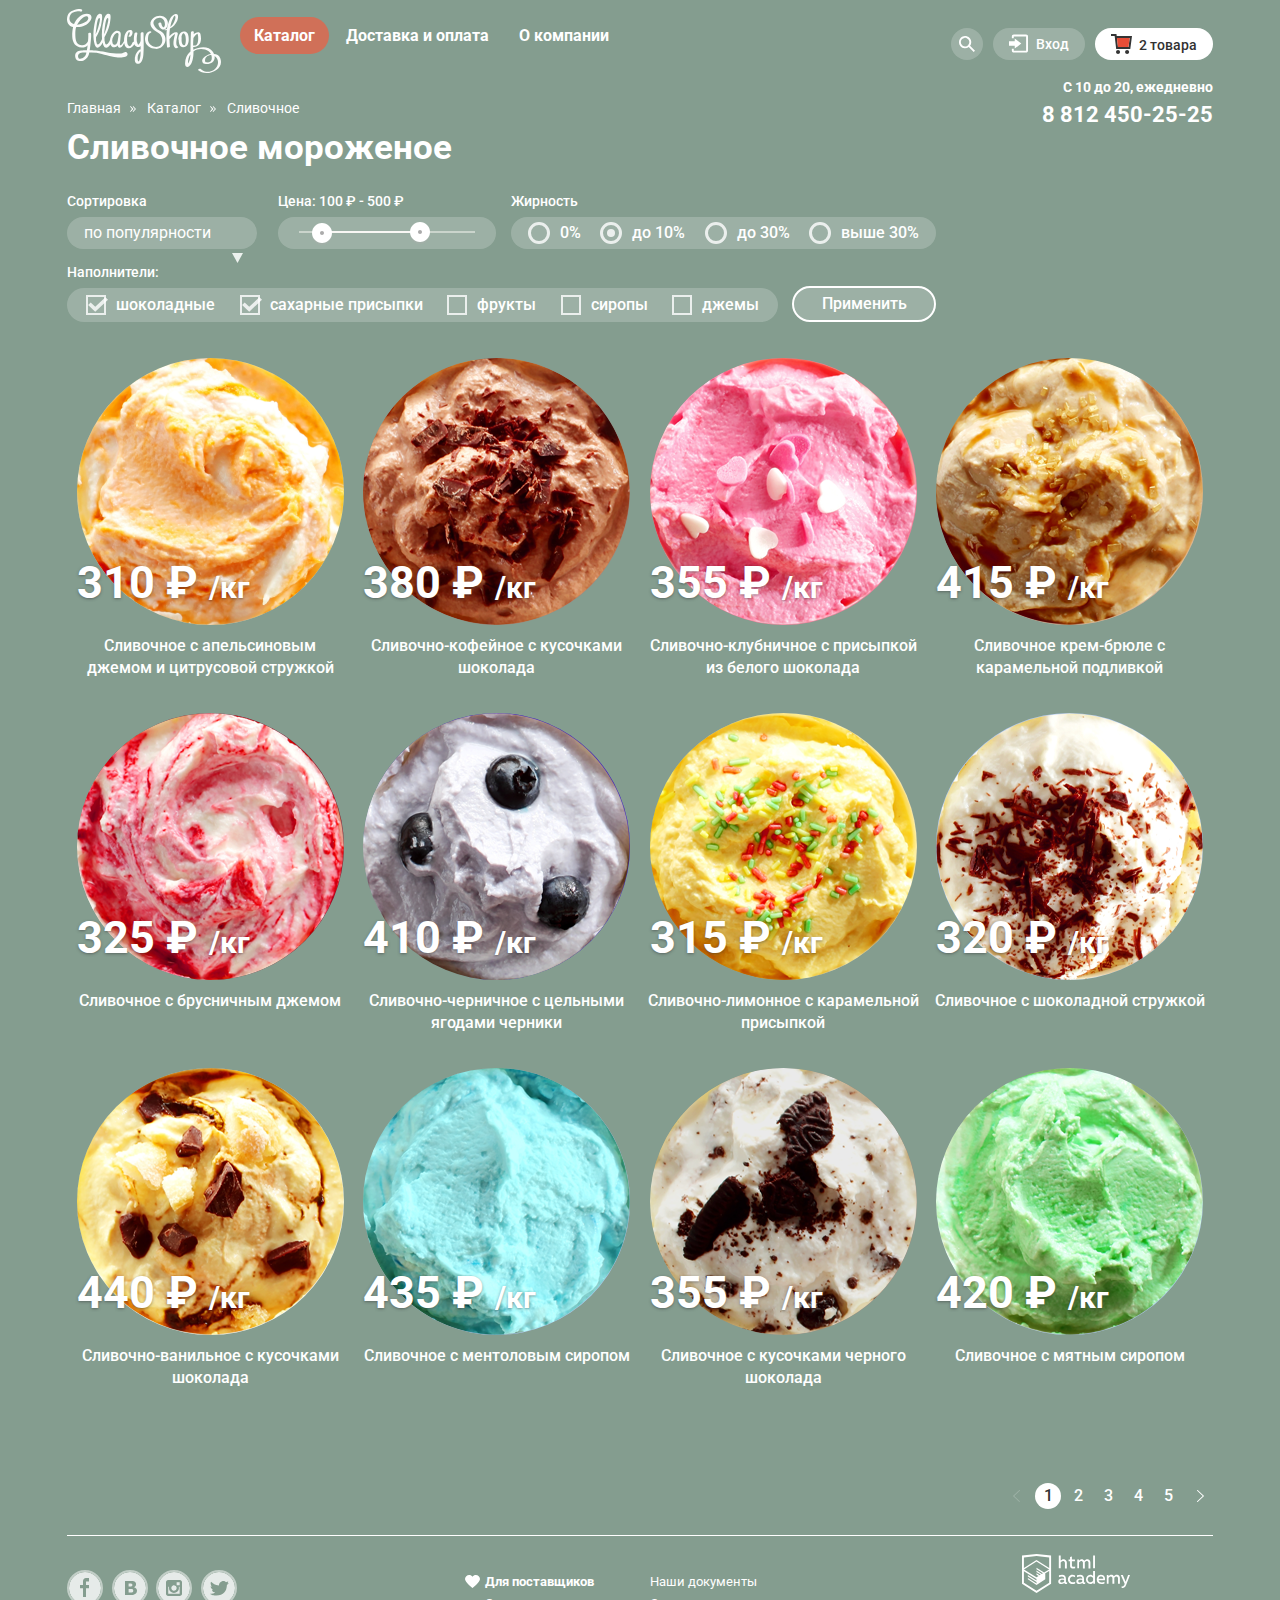
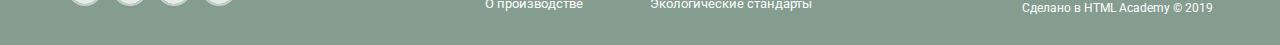
==== commit f3893450: "Add javascript" ====
--- a/catalog.html
+++ b/catalog.html
@@ -22,7 +22,7 @@
             <li class="nav-item-new">
               <a href="#">Новинки</a>
             </li>
-            <li class="nav-inner-item">
+            <li class="nav-inner-item nav-inner-item-selected">
               <a href="#">Сливочное</a>
             </li>
             <li class="nav-inner-item">
@@ -69,11 +69,9 @@
       </a>
       <form class="login-form" action="https://echo.htmlacademy.ru/courses" method="post">
         <label class="visually-hidden" for="email-login">Строка ввода почты</label>
-        <input type="email" id="email-login" name="email" placeholder="email@example.com"
-          required />
+        <input type="email" id="email-login" name="email" placeholder="email@example.com"/>
         <label class="visually-hidden" for="password-login"> Строка ввода пароля</label>
-        <input type="password" id="password-login" name="password" placeholder="Пароль"
-          required />
+        <input type="password" id="password-login" name="password" placeholder="Пароль"/>
         <div class="login-form-buttons">
           <button class="button btn-login-modal" type="submit">Войти</button>
           <div class="login-form-help">
@@ -145,15 +143,19 @@
     <section class="container">
       <h1 class="main-title">Cливочное мороженое</h1>
       <h2 class="visually-hidden">Форма дополнительных параметров</h2>
-      <form class="filters" action="https://echo.htmlacademy.ru/courses" method="post">
+      <form class="filters" action="https://echo.htmlacademy.ru" method="post">
         <fieldset class="filters-sort">
           <legend class="filters-name">Сортировка</legend>
-          <select class="filters-parameters" >
+          <label class="visually-hidden" for="sort">Сортировка по категориям</label>
+          <select class="filters-parameters" id="sort">
             <option class="filters-parameter" value="popular">по популярности</option>
             <option class="filters-parameter" value="cheap">сначала недорогие</option>
             <option class="filters-parameter" value="expensive">сначала дорогие</option>
             <option class="filters-parameter" value="fat">по жирности</option>
           </select>
+          <svg width="11" height="10" viewBox="0 0 11 10" fill="none" xmlns="http://www.w3.org/2000/svg">
+            <path d="M5.5 10L0 0H11" fill="#ECF1EE"/>
+          </svg>
         </fieldset>
         <fieldset class="filters-price">
           <legend class="filters-name">
@@ -214,89 +216,113 @@
     <section class="catalog container">
       <h2 class="visually-hidden">Каталог сливочного мороженого</h2>
       <ul class="catalog-list">
-        <li class="catalog-item">
-          <div class="catalog-item-ice catalog-item-orange">
-            <p class="catalog-item-price">310 &#8381; <span>/кг</span></p>
-          </div>
-          <h3>Сливочное с апельсиновым джемом и цитрусовой стружкой</h3>
-          <a class="button btn-ice" href="#">Быстрый просмотр</a>
-        </li>
-        <li class="catalog-item">
-          <div class="catalog-item-ice catalog-item-coffee">
-            <p class="catalog-item-price">380 &#8381; <span>/кг</span></p>
-          </div>
-          <h3>Сливочно-кофейное с кусочками шоколада</h3>
-          <a class="button btn-ice" href="#">Быстрый просмотр</a>
-        </li>
-        <li class="catalog-item">
-          <div class="catalog-item-ice catalog-item-strawberry">
-            <p class="catalog-item-price">355 &#8381; <span>/кг</span></p>
-          </div>
-          <h3>Сливочно-клубничное с присыпкой из белого шоколада</h3>
-          <a class="button btn-ice" href="#">Быстрый просмотр</a>
-        </li>
-        <li class="catalog-item">
-          <div class="catalog-item-ice catalog-item-brulee">
-            <p class="catalog-item-price">415 &#8381; <span>/кг</span></p>
-          </div>
-          <h3>Сливочное крем-брюле с карамельной подливкой</h3>
-          <a class="button btn-ice" href="#">Быстрый просмотр</a>
-        </li>
-        <li class="catalog-item">
-          <div class="catalog-item-ice catalog-item-lingonberry">
-            <p class="catalog-item-price">325 &#8381; <span>/кг</span></p>
-          </div>
-          <h3>Сливочное с брусничным джемом</h3>
-          <a class="button btn-ice" href="#">Быстрый просмотр</a>
-        </li>
-        <li class="catalog-item">
-          <div class="catalog-item-ice catalog-item-blueberries">
-            <p class="catalog-item-price">410 &#8381; <span>/кг</span></p>
-          </div>
-          <h3>Сливочно-черничное с цельными ягодами черники</h3>
-          <a class="button btn-ice" href="#">Быстрый просмотр</a>
-        </li>
-        <li class="catalog-item">
-          <div class="catalog-item-ice catalog-item-lemon">
-            <p class="catalog-item-price">315 &#8381; <span>/кг</span></p>
-          </div>
-          <h3>Сливочно-лимонное с карамельной присыпкой</h3>
-          <a class="button btn-ice" href="#">Быстрый просмотр</a>
-        </li>
-        <li class="catalog-item">
-          <div class="catalog-item-ice catalog-item-chocolate">
-            <p class="catalog-item-price">320 &#8381; <span>/кг</span></p>
-          </div>
-          <h3>Сливочное с шоколадной стружкой</h3>
-          <a class="button btn-ice" href="#">Быстрый просмотр</a>
-        </li>
-        <li class="catalog-item">
-          <div class="catalog-item-ice catalog-item-vanilla">
-            <p class="catalog-item-price">440 &#8381; <span>/кг</span></p>
-          </div>
-          <h3>Сливочно-ванильное с кусочками шоколада</h3>
-          <a class="button btn-ice" href="#">Быстрый просмотр</a>
-        </li>
-        <li class="catalog-item">
-          <div class="catalog-item-ice catalog-item-menthol">
-            <p class="catalog-item-price">435 &#8381; <span>/кг</span></p>
-          </div>
-          <h3>Сливочноe с ментоловым сиропом</h3>
-          <a class="button btn-ice" href="#">Быстрый просмотр</a>
-        </li>
-        <li class="catalog-item">
-          <div class="catalog-item-ice catalog-item-blackchocolate">
-            <p class="catalog-item-price">355 &#8381; <span>/кг</span></p>
-          </div>
-          <h3>Сливочное с кусочками черного шоколада</h3>
-          <a class="button btn-ice" href="#">Быстрый просмотр</a>
-        </li>
-        <li class="catalog-item">
-          <div class="catalog-item-ice catalog-item-mint">
-            <p class="catalog-item-price">420 &#8381; <span>/кг</span></p>
-          </div>
-          <h3>Сливочное с мятным сиропом</h3>
-          <a class="button btn-ice" href="#">Быстрый просмотр</a>
+        <li>
+          <div class="catalog-item">
+            <div class="catalog-item-ice catalog-item-orange">
+              <p class="catalog-item-price">310 &#8381; <span>/кг</span></p>
+            </div>
+            <h3>Сливочное с апельсиновым джемом и цитрусовой стружкой</h3>
+            <a class="button btn-ice" href="#">Быстрый просмотр</a>
+          </div>
+        </li>
+        <li>
+          <div class="catalog-item">
+            <div class="catalog-item-ice catalog-item-coffee">
+              <p class="catalog-item-price">380 &#8381; <span>/кг</span></p>
+            </div>
+            <h3>Сливочно-кофейное с кусочками шоколада</h3>
+            <a class="button btn-ice" href="#">Быстрый просмотр</a>
+          </div>
+        </li>
+        <li>
+          <div class="catalog-item">
+            <div class="catalog-item-ice catalog-item-strawberry">
+              <p class="catalog-item-price">355 &#8381; <span>/кг</span></p>
+            </div>
+            <h3>Сливочно-клубничное с присыпкой из белого шоколада</h3>
+            <a class="button btn-ice" href="#">Быстрый просмотр</a>
+          </div>
+        </li>
+        <li>
+          <div class="catalog-item">
+            <div class="catalog-item-ice catalog-item-brulee">
+              <p class="catalog-item-price">415 &#8381; <span>/кг</span></p>
+            </div>
+            <h3>Сливочное крем-брюле с карамельной подливкой</h3>
+            <a class="button btn-ice" href="#">Быстрый просмотр</a>
+          </div>
+        </li>
+        <li>
+          <div class="catalog-item">
+            <div class="catalog-item-ice catalog-item-lingonberry">
+              <p class="catalog-item-price">325 &#8381; <span>/кг</span></p>
+            </div>
+            <h3>Сливочное с брусничным джемом</h3>
+            <a class="button btn-ice" href="#">Быстрый просмотр</a>
+          </div>
+        </li>
+        <li>
+          <div class="catalog-item">
+            <div class="catalog-item-ice catalog-item-blueberries">
+              <p class="catalog-item-price">410 &#8381; <span>/кг</span></p>
+            </div>
+            <h3>Сливочно-черничное с цельными ягодами черники</h3>
+            <a class="button btn-ice" href="#">Быстрый просмотр</a>
+          </div>
+        </li>
+        <li>
+          <div class="catalog-item">
+            <div class="catalog-item-ice catalog-item-lemon">
+              <p class="catalog-item-price">315 &#8381; <span>/кг</span></p>
+            </div>
+            <h3>Сливочно-лимонное с карамельной присыпкой</h3>
+            <a class="button btn-ice" href="#">Быстрый просмотр</a>
+          </div>
+        </li>
+        <li>
+          <div class="catalog-item">
+            <div class="catalog-item-ice catalog-item-chocolate">
+              <p class="catalog-item-price">320 &#8381; <span>/кг</span></p>
+            </div>
+            <h3>Сливочное с шоколадной стружкой</h3>
+            <a class="button btn-ice" href="#">Быстрый просмотр</a>
+          </div>
+        </li>
+        <li>
+          <div class="catalog-item">
+            <div class="catalog-item-ice catalog-item-vanilla">
+              <p class="catalog-item-price">440 &#8381; <span>/кг</span></p>
+            </div>
+            <h3>Сливочно-ванильное с кусочками шоколада</h3>
+            <a class="button btn-ice" href="#">Быстрый просмотр</a>
+          </div>
+        </li>
+        <li>
+          <div class="catalog-item">
+            <div class="catalog-item-ice catalog-item-menthol">
+              <p class="catalog-item-price">435 &#8381; <span>/кг</span></p>
+            </div>
+            <h3>Сливочноe с ментоловым сиропом</h3>
+            <a class="button btn-ice" href="#">Быстрый просмотр</a>
+          </div>
+        </li>
+        <li>
+          <div class="catalog-item">
+            <div class="catalog-item-ice catalog-item-blackchocolate">
+              <p class="catalog-item-price">355 &#8381; <span>/кг</span></p>
+            </div>
+            <h3>Сливочное с кусочками черного шоколада</h3>
+            <a class="button btn-ice" href="#">Быстрый просмотр</a>
+          </div>
+        </li>
+        <li>
+          <div class="catalog-item">
+            <div class="catalog-item-ice catalog-item-mint">
+              <p class="catalog-item-price">420 &#8381; <span>/кг</span></p>
+            </div>
+            <h3>Сливочное с мятным сиропом</h3>
+            <a class="button btn-ice" href="#">Быстрый просмотр</a>
+          </div>
         </li>
       </ul>
     </section>
@@ -314,88 +340,84 @@
     </div>
     </main>
 
-  <footer class="container footer footer-line">
-
-    <section class="social">
-      <h2 class="visually-hidden">Социальные сети</h2>
-      <ul class="social-list">
-        <li class="social-item">
-          <a href="#" target="blank">
-            <span class="visually-hidden">Facebook</span>
-            <svg width="36" height="36" viewBox="0 0 36 36" fill="none" xmlns="http://www.w3.org/2000/svg">
-              <path d="M18 35C27.3888 35 35 27.3888 35 18C35 8.61116 27.3888 1 18 1C8.61116 1 1 8.61116 1 18C1 27.3888 8.61116 35 18 35Z" stroke="white" stroke-opacity="0.5" stroke-width="2" />
-              <path d="M18 2C14.8355 2 11.7421 2.93838 9.11088 4.69649C6.4797 6.45459 4.42894 8.95345 3.21793 11.8771C2.00693 14.8007 1.69008 18.0177 2.30744 21.1214C2.92481 24.2251 4.44866 27.0761 6.6863 29.3137C8.92394 31.5513 11.7749 33.0752 14.8786 33.6926C17.9823 34.3099 21.1993 33.9931 24.1229 32.7821C27.0466 31.5711 29.5454 29.5203 31.3035 26.8891C33.0616 24.2579 34 21.1645 34 18C34 13.7565 32.3143 9.68687 29.3137 6.68629C26.3131 3.68571 22.2435 2 18 2ZM22.06 11.45H19V14.9H22V18.34H19V27H16V18.34H13V14.9H16V11.45C15.9449 10.5957 16.2291 9.75426 16.7908 9.1083C17.3525 8.46234 18.1464 8.06407 19 8H22V11.45H22.06Z" fill="white" fill-opacity="0.8" />
-            </svg>
-          </a>
-        </li>
-        <li class="social-item">
-          <a href="#" target="blank">
-            <span class="visually-hidden">VK</span>
-            <svg width="36" height="36" viewBox="0 0 36 36" fill="none" xmlns="http://www.w3.org/2000/svg">
-              <path d="M18 35C27.3888 35 35 27.3888 35 18C35 8.61116 27.3888 1 18 1C8.61116 1 1 8.61116 1 18C1 27.3888 8.61116 35 18 35Z" stroke="white" stroke-opacity="0.5" stroke-width="2" />
-              <path d="M18.64 16.49C18.9652 16.4904 19.2875 16.4293 19.59 16.31C19.8645 16.2077 20.0922 16.0085 20.23 15.75C20.3343 15.4964 20.3854 15.2241 20.38 14.95C20.376 14.7057 20.3143 14.4659 20.2 14.25C20.0714 14.0066 19.8523 13.8235 19.59 13.74C19.2687 13.627 18.9306 13.5695 18.59 13.57H16.59V16.57H17.16C17.75 16.52 18.24 16.51 18.64 16.49Z" fill="white" fill-opacity="0.8" />
-              <path d="M20.12 19.08C19.751 19.0101 19.3752 18.9832 19 19H16.61V22.5H19.06C19.4757 22.4953 19.8865 22.4104 20.27 22.25C20.591 22.1392 20.8632 21.9199 21.04 21.63C21.1865 21.3527 21.2621 21.0436 21.26 20.73C21.2753 20.3782 21.1848 20.0298 21 19.73C20.7922 19.4167 20.4806 19.1865 20.12 19.08Z" fill="white" fill-opacity="0.8" />
-              <path d="M18 2C14.8355 2 11.7421 2.93838 9.11088 4.69649C6.4797 6.45459 4.42894 8.95345 3.21793 11.8771C2.00693 14.8007 1.69008 18.0177 2.30744 21.1214C2.92481 24.2251 4.44866 27.0761 6.6863 29.3137C8.92394 31.5513 11.7749 33.0752 14.8786 33.6926C17.9823 34.3099 21.1993 33.9931 24.1229 32.7821C27.0466 31.5711 29.5454 29.5203 31.3035 26.8891C33.0616 24.2579 34 21.1645 34 18C34 13.7565 32.3143 9.68687 29.3137 6.68629C26.3131 3.68571 22.2435 2 18 2ZM24.6 22.53C24.3376 23.056 23.9537 23.5119 23.48 23.86C22.9342 24.2714 22.3122 24.5705 21.65 24.74C20.8286 24.9383 19.9848 25.029 19.14 25.01H13V11H18.45C19.2781 10.9868 20.1063 11.0235 20.93 11.11C21.473 11.194 21.9994 11.3627 22.49 11.61C22.9868 11.8462 23.4013 12.2258 23.68 12.7C23.9455 13.1728 24.0801 13.7079 24.07 14.25C24.0819 14.8916 23.8931 15.5209 23.53 16.05C23.1452 16.588 22.6142 17.0045 22 17.25V17.32C22.8272 17.4588 23.5898 17.8541 24.18 18.45C24.7295 19.0712 25.0163 19.8815 24.98 20.71C25.0043 21.3386 24.8738 21.9636 24.6 22.53Z" fill="white" fill-opacity="0.8" />
-            </svg>
-          </a>
-        </li>
-        <li class="social-item">
-          <a href="#" target="blank">
-            <span class="visually-hidden">Instagram</span>
-            <svg width="36" height="36" viewBox="0 0 36 36" fill="none" xmlns="http://www.w3.org/2000/svg">
-              <path d="M18 35C27.3888 35 35 27.3888 35 18C35 8.61116 27.3888 1 18 1C8.61116 1 1 8.61116 1 18C1 27.3888 8.61116 35 18 35Z" stroke="white" stroke-opacity="0.5" stroke-width="2" />
-              <g opacity="0.8">
-                <path d="M22.92 18C22.92 19.3155 22.3974 20.5771 21.4673 21.5072C20.5371 22.4374 19.2755 22.96 17.96 22.96C16.6445 22.96 15.3829 22.4374 14.4528 21.5072C13.5226 20.5771 13 19.3155 13 18C13.001 17.6158 13.048 17.233 13.14 16.86H12.24V23.7H23.64V16.86H22.74C22.8406 17.2325 22.901 17.6147 22.92 18Z" fill="white" />
-                <path d="M18 20.66C18.5252 20.656 19.0375 20.4967 19.4723 20.202C19.9071 19.9073 20.245 19.4905 20.4432 19.0042C20.6415 18.5178 20.6913 17.9836 20.5864 17.4689C20.4816 16.9542 20.2266 16.4821 19.8539 16.1121C19.4811 15.7421 19.0071 15.4908 18.4916 15.3897C17.9762 15.2887 17.4424 15.3425 16.9575 15.5445C16.4726 15.7464 16.0584 16.0873 15.7669 16.5243C15.4755 16.9613 15.32 17.4748 15.32 18C15.3213 18.3506 15.3917 18.6976 15.5271 19.021C15.6625 19.3444 15.8602 19.638 16.1091 19.8851C16.358 20.1321 16.653 20.3276 16.9775 20.4606C17.3019 20.5936 17.6494 20.6613 18 20.66Z" fill="white" />
-                <path d="M23.68 12.3H20.64V15.34H23.68V12.3Z" fill="white" />
-                <path d="M18 2C14.8355 2 11.7421 2.93838 9.11088 4.69649C6.4797 6.45459 4.42894 8.95345 3.21793 11.8771C2.00693 14.8007 1.69008 18.0177 2.30744 21.1214C2.92481 24.2251 4.44866 27.0761 6.6863 29.3137C8.92394 31.5513 11.7749 33.0752 14.8786 33.6926C17.9823 34.3099 21.1993 33.9931 24.1229 32.7821C27.0466 31.5711 29.5454 29.5203 31.3035 26.8891C33.0616 24.2579 34 21.1645 34 18C34 13.7565 32.3143 9.68687 29.3137 6.68629C26.3131 3.68571 22.2435 2 18 2ZM26 23.7C26.0027 24.0045 25.9444 24.3064 25.8285 24.588C25.7127 24.8696 25.5416 25.1251 25.3253 25.3395C25.1091 25.5539 24.8521 25.7228 24.5695 25.8362C24.2869 25.9497 23.9845 26.0054 23.68 26H12.28C11.9793 25.9987 11.6818 25.9382 11.4044 25.8219C11.1271 25.7056 10.8754 25.5358 10.6637 25.3222C10.4519 25.1086 10.2844 24.8554 10.1705 24.5771C10.0566 24.2988 9.99869 24.0007 10 23.7V12.3C9.99869 11.9993 10.0566 11.7012 10.1705 11.4229C10.2844 11.1446 10.4519 10.8914 10.6637 10.6778C10.8754 10.4642 11.1271 10.2944 11.4044 10.1781C11.6818 10.0618 11.9793 10.0013 12.28 10H23.67C23.9749 9.99467 24.2778 10.0503 24.561 10.1636C24.8441 10.2769 25.1017 10.4457 25.3188 10.6599C25.5358 10.8742 25.7079 11.1296 25.8249 11.4112C25.9418 11.6929 26.0014 11.995 26 12.3V23.7Z" fill="white" />
-              </g>
-            </svg>
-          </a>
-        </li>
-        <li class="social-item">
-          <a href="#" target="blank">
-            <span class="visually-hidden">Twitter</span>
-            <svg width="36" height="36" viewBox="0 0 36 36" fill="none" xmlns="http://www.w3.org/2000/svg">
-              <path d="M18 35C27.3888 35 35 27.3888 35 18C35 8.61116 27.3888 1 18 1C8.61116 1 1 8.61116 1 18C1 27.3888 8.61116 35 18 35Z" stroke="white" stroke-opacity="0.5" stroke-width="2" />
-              <path d="M18 2C14.8355 2 11.7421 2.93838 9.11088 4.69649C6.4797 6.45459 4.42894 8.95345 3.21793 11.8771C2.00693 14.8007 1.69008 18.0177 2.30744 21.1214C2.92481 24.2251 4.44866 27.0761 6.6863 29.3137C8.92394 31.5513 11.7749 33.0752 14.8786 33.6926C17.9823 34.3099 21.1993 33.9931 24.1229 32.7821C27.0466 31.5711 29.5454 29.5203 31.3035 26.8891C33.0616 24.2579 34 21.1645 34 18C34 13.7565 32.3143 9.68687 29.3137 6.68629C26.3131 3.68571 22.2435 2 18 2ZM25.94 14.81C25.69 21.33 22.48 25.64 14.94 25.51H14.46C14.01 25.51 9.91001 25.07 9.11001 23.69C10.8989 23.9555 12.7228 23.5494 14.23 22.55C13.18 22.26 11.31 22.09 10.98 19.7C11.3928 19.8642 11.8441 19.9058 12.28 19.82C11 19 9.53001 18.3 9.61001 16.17C10.028 16.4893 10.5445 16.652 11.07 16.63C10.3 16.4 8.92001 13.39 10.07 11.85C12.07 13.64 14.14 15.33 17.87 15.49C18.1 13.28 19.11 11.79 21.04 11.17C21.7375 10.9333 22.4908 10.9157 23.1986 11.1195C23.9065 11.3232 24.5351 11.7387 25 12.31C25.74 12.08 26.45 11.84 27.19 11.62C27.1758 11.9571 27.0846 12.2865 26.9234 12.5829C26.7622 12.8793 26.5353 13.1349 26.26 13.33C26.5167 13.3601 26.7768 13.3336 27.0221 13.2524C27.2674 13.1712 27.492 13.0372 27.68 12.86C27.5628 13.2985 27.3443 13.7034 27.0421 14.0421C26.7399 14.3808 26.3624 14.6438 25.94 14.81Z" fill="white" fill-opacity="0.8" />
-            </svg>
-          </a>
-        </li>
-      </ul>
-    </section>
-
-    <section>
-      <h2 class="visually-hidden">Документация</h2>
-      <ul class="documentation-list">
-        <li>
-          <a class="documentation-item" href="#" >Для поставщиков</a>
-        </li>
-        <li>
-          <a href="#">Наши документы</a>
-        </li>
-        <li>
-          <a href="#">О производстве</a>
-        </li>
-        <li>
-          <a href="#">Экологические стандарты</a>
-        </li>
-      </ul>
-    </section>
-
-    <section class="development">
-      <h2 class="visually-hidden">Разработчик</h2>
-      <a href="https://htmlacademy.ru/intensive/htmlcss">
-        <img src="img/footer/logo-academy.svg" alt="Логотип HTML Academy" width="108" height="39">
-      </a>
-      <p class="development-title">
-        Сделано в
-        <a href="https://htmlacademy.ru/intensive/htmlcss">HTML Academy</a>
-        © 2019
-      </p>
-    </section>
-
-  </footer>
+    <footer class="container footer footer-line">
+      <section class="social">
+        <h2 class="visually-hidden">Социальные сети</h2>
+        <ul class="social-list">
+          <li class="social-item">
+            <a href="#" target="blank">
+              <span class="visually-hidden">Facebook</span>
+              <svg width="32" height="32" viewBox="0 0 32 32" fill="none" xmlns="http://www.w3.org/2000/svg">
+                <path d="M16 0C12.8355 0 9.74207 0.938384 7.11088 2.69649C4.4797 4.45459 2.42894 6.95345 1.21793 9.87706C0.0069325 12.8007 -0.309921 16.0177 0.307443 19.1214C0.924806 22.2251 2.44866 25.0761 4.6863 27.3137C6.92394 29.5513 9.77487 31.0752 12.8786 31.6926C15.9823 32.3099 19.1993 31.9931 22.1229 30.7821C25.0466 29.5711 27.5454 27.5203 29.3035 24.8891C31.0616 22.2579 32 19.1645 32 16C32 11.7565 30.3143 7.68687 27.3137 4.68629C24.3131 1.68571 20.2435 0 16 0ZM20.06 9.45H17V12.9H20V16.34H17V25H14V16.34H11V12.9H14V9.45C13.9449 8.59575 14.2291 7.75426 14.7908 7.1083C15.3525 6.46234 16.1464 6.06407 17 6H20V9.45H20.06Z" fill="white"/>
+                </svg>
+            </a>
+          </li>
+          <li class="social-item">
+            <a href="#" target="blank">
+              <span class="visually-hidden">VK</span>
+              <svg width="32" height="32" viewBox="0 0 32 32" fill="none" xmlns="http://www.w3.org/2000/svg">
+                <path d="M16.64 14.49C16.9652 14.4904 17.2875 14.4293 17.59 14.31C17.8645 14.2077 18.0922 14.0085 18.23 13.75C18.3343 13.4964 18.3854 13.2241 18.38 12.95C18.376 12.7057 18.3143 12.4659 18.2 12.25C18.0714 12.0066 17.8523 11.8235 17.59 11.74C17.2687 11.627 16.9306 11.5695 16.59 11.57H14.59V14.57H15.16C15.75 14.52 16.24 14.51 16.64 14.49Z" fill="white"/>
+                <path d="M18.12 17.08C17.751 17.0101 17.3752 16.9832 17 17H14.61V20.5H17.06C17.4757 20.4953 17.8865 20.4104 18.27 20.25C18.591 20.1392 18.8632 19.9199 19.04 19.63C19.1865 19.3527 19.2621 19.0436 19.26 18.73C19.2753 18.3782 19.1848 18.0298 19 17.73C18.7922 17.4167 18.4806 17.1865 18.12 17.08Z" fill="white"/>
+                <path d="M16 0C12.8355 0 9.74207 0.938384 7.11088 2.69649C4.4797 4.45459 2.42894 6.95345 1.21793 9.87706C0.0069325 12.8007 -0.309921 16.0177 0.307443 19.1214C0.924806 22.2251 2.44866 25.0761 4.6863 27.3137C6.92394 29.5513 9.77487 31.0752 12.8786 31.6926C15.9823 32.3099 19.1993 31.9931 22.1229 30.7821C25.0466 29.5711 27.5454 27.5203 29.3035 24.8891C31.0616 22.2579 32 19.1645 32 16C32 11.7565 30.3143 7.68687 27.3137 4.68629C24.3131 1.68571 20.2435 0 16 0ZM22.6 20.53C22.3376 21.056 21.9537 21.5119 21.48 21.86C20.9342 22.2714 20.3122 22.5705 19.65 22.74C18.8286 22.9383 17.9848 23.029 17.14 23.01H11V9H16.45C17.2781 8.9868 18.1063 9.02354 18.93 9.11C19.473 9.19401 19.9994 9.36273 20.49 9.61C20.9868 9.84615 21.4013 10.2258 21.68 10.7C21.9455 11.1728 22.0801 11.7079 22.07 12.25C22.0819 12.8916 21.8931 13.5209 21.53 14.05C21.1452 14.588 20.6142 15.0045 20 15.25V15.32C20.8272 15.4588 21.5898 15.8541 22.18 16.45C22.7295 17.0712 23.0163 17.8815 22.98 18.71C23.0043 19.3386 22.8738 19.9636 22.6 20.53Z" fill="white"/>
+                </svg>
+            </a>
+          </li>
+          <li class="social-item">
+            <a href="#" target="blank">
+              <span class="visually-hidden">Instagram</span>
+              <svg width="32" height="32" viewBox="0 0 32 32" fill="none" xmlns="http://www.w3.org/2000/svg">
+                <g>
+                <path d="M20.92 16C20.92 17.3155 20.3974 18.5771 19.4673 19.5072C18.5371 20.4374 17.2755 20.96 15.96 20.96C14.6445 20.96 13.3829 20.4374 12.4528 19.5072C11.5226 18.5771 11 17.3155 11 16C11.001 15.6158 11.048 15.233 11.14 14.86H10.24V21.7H21.64V14.86H20.74C20.8406 15.2325 20.901 15.6147 20.92 16Z" fill="white"/>
+                <path d="M16 18.66C16.5252 18.656 17.0375 18.4967 17.4723 18.202C17.9071 17.9073 18.245 17.4905 18.4432 17.0042C18.6415 16.5178 18.6913 15.9836 18.5864 15.4689C18.4816 14.9542 18.2266 14.4821 17.8539 14.1121C17.4811 13.7421 17.0071 13.4908 16.4916 13.3897C15.9762 13.2887 15.4424 13.3425 14.9575 13.5445C14.4726 13.7464 14.0584 14.0873 13.7669 14.5243C13.4755 14.9613 13.32 15.4748 13.32 16C13.3213 16.3506 13.3917 16.6976 13.5271 17.021C13.6625 17.3444 13.8602 17.638 14.1091 17.8851C14.358 18.1321 14.653 18.3276 14.9775 18.4606C15.3019 18.5936 15.6494 18.6613 16 18.66Z" fill="white"/>
+                <path d="M21.68 10.3H18.64V13.34H21.68V10.3Z" fill="white"/>
+                <path d="M16 0C12.8355 0 9.74207 0.938384 7.11088 2.69649C4.4797 4.45459 2.42894 6.95345 1.21793 9.87706C0.0069325 12.8007 -0.309921 16.0177 0.307443 19.1214C0.924806 22.2251 2.44866 25.0761 4.6863 27.3137C6.92394 29.5513 9.77487 31.0752 12.8786 31.6926C15.9823 32.3099 19.1993 31.9931 22.1229 30.7821C25.0466 29.5711 27.5454 27.5203 29.3035 24.8891C31.0616 22.2579 32 19.1645 32 16C32 11.7565 30.3143 7.68687 27.3137 4.68629C24.3131 1.68571 20.2435 0 16 0ZM24 21.7C24.0027 22.0045 23.9444 22.3064 23.8285 22.588C23.7127 22.8696 23.5416 23.1251 23.3253 23.3395C23.1091 23.5539 22.8521 23.7228 22.5695 23.8362C22.2869 23.9497 21.9845 24.0054 21.68 24H10.28C9.97928 23.9987 9.68175 23.9382 9.40442 23.8219C9.12709 23.7056 8.87537 23.5358 8.66366 23.3222C8.45194 23.1086 8.28436 22.8554 8.17049 22.5771C8.05662 22.2988 7.99869 22.0007 8.00001 21.7V10.3C7.99869 9.99927 8.05662 9.70123 8.17049 9.42289C8.28436 9.14455 8.45194 8.89137 8.66366 8.67779C8.87537 8.46422 9.12709 8.29443 9.40442 8.17814C9.68175 8.06184 9.97928 8.00131 10.28 8H21.67C21.9749 7.99467 22.2778 8.0503 22.561 8.16362C22.8441 8.27694 23.1017 8.44568 23.3188 8.65992C23.5358 8.87416 23.7079 9.12959 23.8249 9.41123C23.9418 9.69287 24.0014 9.99504 24 10.3V21.7Z" fill="white"/>
+                </g>
+                </svg>
+            </a>
+          </li>
+          <li class="social-item">
+            <a href="#" target="blank">
+              <span class="visually-hidden">Twitter</span>
+              <svg width="32" height="32" viewBox="0 0 32 32" fill="none" xmlns="http://www.w3.org/2000/svg">
+                <path d="M16 0C12.8355 0 9.74207 0.938384 7.11088 2.69649C4.4797 4.45459 2.42894 6.95345 1.21793 9.87706C0.0069325 12.8007 -0.309921 16.0177 0.307443 19.1214C0.924806 22.2251 2.44866 25.0761 4.6863 27.3137C6.92394 29.5513 9.77487 31.0752 12.8786 31.6926C15.9823 32.3099 19.1993 31.9931 22.1229 30.7821C25.0466 29.5711 27.5454 27.5203 29.3035 24.8891C31.0616 22.2579 32 19.1645 32 16C32 11.7565 30.3143 7.68687 27.3137 4.68629C24.3131 1.68571 20.2435 0 16 0ZM23.94 12.81C23.69 19.33 20.48 23.64 12.94 23.51H12.46C12.01 23.51 7.91001 23.07 7.11001 21.69C8.8989 21.9555 10.7228 21.5494 12.23 20.55C11.18 20.26 9.31001 20.09 8.98001 17.7C9.39279 17.8642 9.84415 17.9058 10.28 17.82C9.00001 17 7.53001 16.3 7.61001 14.17C8.02796 14.4893 8.54454 14.652 9.07001 14.63C8.30001 14.4 6.92001 11.39 8.07001 9.85C10.07 11.64 12.14 13.33 15.87 13.49C16.1 11.28 17.11 9.79 19.04 9.17C19.7375 8.93332 20.4908 8.91568 21.1986 9.11946C21.9065 9.32323 22.5351 9.73867 23 10.31C23.74 10.08 24.45 9.84 25.19 9.62C25.1758 9.95711 25.0846 10.2865 24.9234 10.5829C24.7622 10.8793 24.5353 11.1349 24.26 11.33C24.5167 11.3601 24.7768 11.3336 25.0221 11.2524C25.2674 11.1712 25.492 11.0372 25.68 10.86C25.5628 11.2985 25.3443 11.7034 25.0421 12.0421C24.7399 12.3808 24.3624 12.6438 23.94 12.81Z" fill="white"/>
+                </svg>
+
+            </a>
+          </li>
+        </ul>
+      </section>
+
+      <section class="documentation">
+        <h2 class="visually-hidden">Документация</h2>
+        <ul class="documentation-list">
+          <li>
+            <a class="documentation-item" href="#">Для поставщиков</a>
+          </li>
+          <li>
+            <a href="#">Наши документы</a>
+          </li>
+          <li>
+            <a href="#">О производстве</a>
+          </li>
+          <li>
+            <a href="#">Экологические стандарты</a>
+          </li>
+        </ul>
+      </section>
+
+      <section class="development">
+        <h2 class="visually-hidden">Разработчик</h2>
+        <a href="https://htmlacademy.ru/intensive/htmlcss">
+          <img src="img/footer/logo-academy.svg" alt="Логотип HTML Academy" width="108" height="39">
+        </a>
+        <p class="development-title">
+          Сделано в
+          <a class="development-title-link" href="https://htmlacademy.ru/intensive/htmlcss">HTML Academy</a>
+          © 2019
+        </p>
+      </section>
+    </footer>
+<script src="index.js"></script>
 </body>
 
 </html>
--- a/css/style.css
+++ b/css/style.css
@@ -8,7 +8,6 @@
   --beige: #f0e1b0;
   --light-beige: #f8f7f4;
   --orange: #d07058;
-  --brown: #301d1d;
   --burgundy: #80182d;
   --pink: #f0819b;
   --brule: #d9b698;
@@ -20,29 +19,52 @@
   --footer-line: #a9beb2;
   --brown: #9d8b84;
   --light-gray: #8996a6;
-  --orange-shadow: rgba(172, 16, 0, 1);
-  --black-shadow:rgba(0, 0, 0, 0.4);
-  --black-feedback:rgba(0, 0, 0, 0.5);
-  --burgundy-shadow :rgba(160, 32, 11, 0.76);
-  --middle-gray-shadow:rgba(49, 50, 53, 0.5);
-  --middle-gray-hover:rgba(255, 255, 255, 0.4);
-  --middle-gray-input:rgba(255, 255, 255, 0.8);
-  --gray-filters:rgba(255, 255, 255, 0.2);
-
+  --black-shadow: rgba(0, 0, 0, 0.4);
+  --black-feedback: rgba(0, 0, 0, 0.5);
+  --burgundy-shadow: rgba(160, 32, 11, 0.76);
+  --middle-gray-shadow: rgba(49, 50, 53, 0.5);
+  --middle-gray-hover: rgba(255, 255, 255, 0.4);
+  --light-gray-hover: rgba(255, 255, 255, 0.2);
+  --middle-gray-input: rgba(255, 255, 255, 0.8);
+  --middle-gray-border: rgba(255, 255, 255, 0.5);
+  --light-gray-border-active: rgba(255, 255, 255, 0.7);
+  --gray-filters: rgba(255, 255, 255, 0.2);
+  --orange-hover: #e84d37;
+  --light-orange-hover: #ffbc9e;
+  --gray-border: rgba(50, 50, 50, 0.2);
+  --gray-shardow: #696969;
+  --bright-orange: #e74a35;
+  --middle-orange: #f26843;
+  --gray-form: #cacac7;
+  --black-hover: rgba(0, 0, 0, 0.07);
+  --dark-red-shadow: #942718;
+  --dark-red: #ac1000;
+  --light-orange-nav: #fbded7;
+  --light-gray-active: #ededed;
+  --middle-orange-active: #f6b5a5;
+  --dark-orange-active: #d07058;
+  --red-button-shadow: rgba(172, 16, 0, 0.64);
+  --gray-input-hover: rgba(178, 178, 178, 0.52);
+  --blue-border-focus: rgba(46, 136, 228, 0.52);
 }
 
 body {
+  font-family: "Roboto", "Tahoma", sans-serif;
+  font-size: 16px;
+  line-height: 22px;
+  box-sizing: border-box;
   min-width: 1166px;
   margin: 0;
   padding: 0;
-  font-family: "Roboto", "Tahoma", sans-serif;
-  font-size: 16px;
-  line-height: 22px;
   color: var(--basic-white);
   background-color: var(--basic-green);
-  box-sizing: border-box;
   background-repeat: no-repeat;
   background-position: top center;
+}
+
+.main {
+  display: flex;
+  flex-direction: column;
 }
 
 a {
@@ -50,41 +72,41 @@
 }
 
 .contact iframe {
-  border: none;
   width: 100%;
   height: 430px;
+  border: none;
 }
 
 .visually-hidden {
   position: absolute;
+  overflow: hidden;
+  clip: rect(0 0 0 0);
   width: 1px;
   height: 1px;
   margin: -1px;
+  padding: 0;
   border: 0;
-  padding: 0;
-  clip: rect(0 0 0 0);
-  overflow: hidden;
 }
 
 .nav-inner-list {
-  padding: 0 0 10px 0;
+  position: absolute;
   display: none;
+  align-content: center;
+  align-items: center;
   flex-direction: column;
-  position: absolute;
-  align-items: center;
-  align-content: center;
-  box-sizing: border-box;
-  margin: 15px 0 0 0;
+  box-sizing: border-box;
   width: 143px;
   height: 171px;
+  margin: 15px 0 0 0;
+  padding: 0 0 10px 0;
+  border-radius: 4px;
   background-color: var(--basic-white);
-  box-shadow: 0px 20px 20px var(--black-shadow);
-  border-radius: 4px;
+  box-shadow: 0 20px 20px var(--black-shadow);
 }
 
 .nav-inner-list li {
+  margin: 2px 0;
   padding: 7px;
-  margin: 2px 0;
 }
 
 .nav-list li:hover .nav-inner-list {
@@ -113,21 +135,21 @@
 }
 
 .nav-item-new a {
-  font-weight: bold;
   font-size: 14px;
+  font-weight: bold;
   line-height: 18px;
 }
 
 .nav-inner-list {
+  font-size: 14px;
   font-weight: normal;
+  line-height: 16px;
+  color: var(--basic-сharcoal);
+}
+
+.nav-item-new {
   font-size: 14px;
-  line-height: 16px;
-  color: var(--basic-сharcoal);
-}
-
-.nav-item-new {
-  font-weight: bold;
-  font-size: 14px;
+  font-weight: bold;
   line-height: 18px;
   color: var(--basic-сharcoal);
 }
@@ -136,8 +158,13 @@
   display: none;
 }
 
+.catalog-hits {
+  height: 400px;
+}
+
 .catalog-item:hover .btn-ice {
   display: inline-block;
+  vertical-align: top;
 }
 
 .catalog-item:hover {
@@ -146,35 +173,51 @@
 }
 
 .catalog-item {
-  box-sizing: border-box;
-  width: 25%;
-  height: 402px;
-  margin-bottom: -60px;
-  padding: 13px;
+  position: relative;
+  box-sizing: border-box;
+  margin-bottom: -47px;
+  padding: 6px 3px 21px 3px;
   text-align: center;
   border-radius: 4px;
+}
+
+.main-slide {
+  margin-bottom: 10px;
 }
 
 .main-slide-first {
   background-color: var(--basic-green);
   background-image: url("../img/main/ic-raspberry.png");
+  -webkit-transition: all 0.5s ease;
+  -moz-transition: all 0.5s ease;
+  -o-transition: all 0.5s ease;
+  -ms-transition: all 0.5s ease;
+  transition: all 0.5s ease;
 }
 
 .main-slide-second {
   background-color: var(--light-gray);
   background-image: url("../img/main/ic-lemon.png");
+  -moz-transition: all 0.5s ease;
+  -o-transition: all 0.5s ease;
+  -ms-transition: all 0.5s ease;
+  transition: all 0.5s ease;
 }
 
 .main-slide-third {
   background-color: var(--brown);
   background-image: url("../img/main/ic-strawberry.png");
+  -moz-transition: all 0.5s ease;
+  -o-transition: all 0.5s ease;
+  -ms-transition: all 0.5s ease;
+  transition: all 0.5s ease;
 }
 
 .main-slide-item {
   display: none;
+  align-content: center;
+  align-items: center;
   flex-direction: column;
-  align-items: center;
-  align-content: center;
   width: 672px;
   margin: 0 auto;
 }
@@ -185,6 +228,20 @@
 
 .filters-sort:hover + .filters-parameters {
   display: block;
+}
+
+.filters-sort svg {
+  position: absolute;
+  top: 36px;
+  right: 20px;
+}
+
+.filters-sort:hover path {
+  fill: var(--basic-сharcoal);
+}
+
+.filters-parameters:hover {
+  color: var(--basic-сharcoal);
 }
 
 .nav-inner-list,
@@ -202,76 +259,112 @@
 }
 
 .nav-list-item {
-  font-weight: bold;
   font-size: 16px;
+  font-weight: bold;
   line-height: 18px;
   color: var(--basic-white);
+  padding: 9px 13px;
+  margin: 0 2px;
+}
+
+.nav-list-item:hover {
+  color: var(--basic-сharcoal);
+  background-color: var(--light-gray-active);
+  border-radius: 26px;
+}
+
+.nav-list-item:active {
+  box-shadow: inset 0px 2px 1px var(--gray-shardow);
 }
 
 .nav-inner-item {
+  box-sizing: border-box;
   width: 100%;
-  box-sizing: border-box;
+  cursor: pointer;
 }
 
 .nav-item-new {
+  box-sizing: border-box;
   width: 80%;
-  box-sizing: border-box;
-  border-bottom: 1px solid gray;
+  border-bottom: 1px solid;
+  border-color: var(--gray-border);
 }
 
 .nav-inner-item a {
-  padding-left: 21px;
   font-size: 14px;
   line-height: 16px;
+  padding-left: 21px;
   color: var(--basic-сharcoal);
 }
 
 .nav-item-new a {
+  font-size: 14px;
+  font-weight: bold;
+  line-height: 16px;
   padding-left: 8px;
-  font-weight: bold;
-  font-size: 14px;
-  line-height: 16px;
   color: var(--basic-сharcoal);
 }
 
 .nav-inner-item:hover {
-  background: #fbded7;
+  background: var(--light-orange-nav);
+}
+
+.nav-inner-item:active {
+  background: var(--middle-orange-active);
+}
+
+.nav-inner-item-selected {
+  background-color: var(--dark-orange-active);
+}
+
+.nav-inner-item-selected a {
+  color: var(--basic-white);
+}
+
+.nav-inner-item-selected:hover {
+  background-color: var(--dark-orange-active);
 }
 
 .button:hover {
-  background: linear-gradient(to bottom, #f58669, #ec6f5e);
-  box-shadow: 0 2px 2px var(--orange-shadow);
+  background: linear-gradient(
+      0deg,
+      var(--light-gray-hover),
+      var(--light-gray-hover)
+    ),
+    linear-gradient(180deg, var(--middle-orange) 0%, var(--bright-orange) 100%);
+  box-shadow: 0px 2px 2px var(--dark-red);
 }
 
 .button:active {
-  background: linear-gradient(to bottom, #d84732, #e1613e);
-  box-shadow: inset 0 2px 2px var(--orange-shadow);
+  background: linear-gradient(0deg, var(--black-hover), var(--black-hover)),
+    linear-gradient(180deg, var(--middle-orange) 0%, var(--bright-orange) 100%);
+  box-shadow: inset 0px 2px 2px var(--dark-red-shadow);
 }
 
 .btn-login,
 .btn-basket {
+  font-size: 14px;
   font-weight: 500;
-  font-size: 14px;
   line-height: 16px;
-  color: var(--basic-white);
   text-align: center;
+  color: var(--basic-white);
 }
 
 .btn-send {
+  width: 130px;
   padding: 14px 19px;
-  width: 130px;
 }
 
 .btn-search {
   display: flex;
+  box-sizing: border-box;
   width: 32px;
   height: 32px;
+  padding: 8px;
+  border-radius: 50%;
   background-color: var(--gray-filters);
   background-repeat: no-repeat;
   background-position: center;
-  border-radius: 50%;
-  padding: 8px;
-  box-sizing: border-box;
 }
 
 .btn-search:hover {
@@ -285,13 +378,13 @@
 .btn-login {
   display: flex;
   align-items: center;
+  box-sizing: border-box;
   width: 92px;
   height: 32px;
   margin: 0 10px 0 0;
+  padding: 6px 16px 7px 16px;
+  border-radius: 20px;
   background-color: var(--gray-filters);
-  border-radius: 20px;
-  box-sizing: border-box;
-  padding: 6px 16px 7px 16px;
 }
 
 .btn-login span {
@@ -299,15 +392,15 @@
 }
 
 .btn-login svg {
-  background-repeat: no-repeat;
-  background-position: center;
   width: 20px;
   height: 19px;
+  background-repeat: no-repeat;
+  background-position: center;
 }
 
 .btn-login:hover {
+  color: var(--basic-сharcoal);
   background-color: var(--basic-white);
-  color: var(--basic-сharcoal);
 }
 
 .btn-login:hover path {
@@ -316,59 +409,59 @@
 
 .btn-basket {
   display: flex;
+  box-sizing: border-box;
   width: 100px;
   height: 32px;
+  padding: 6px 16px 6px 16px;
+  border-radius: 20px;
   background-color: var(--gray-filters);
-  border-radius: 20px;
-  box-sizing: border-box;
-  padding: 6px 16px 6px 16px;
 }
 
 .btn-basket span {
+  margin-top: 2px;
   margin-left: 8px;
-  margin-top: 2px;
 }
 
 .btn-basket-order {
   display: flex;
+  box-sizing: border-box;
   width: 118px;
   height: 32px;
+  padding: 6px 16px 6px 16px;
+  border-radius: 20px;
   background-color: var(--basic-white);
-  border-radius: 20px;
-  box-sizing: border-box;
-  padding: 6px 16px 6px 16px;
 }
 
 .btn-basket-order span {
+  margin-top: 3px;
   margin-left: 7px;
-  margin-top: 3px;
 }
 
 .btn-checkout {
-  height: 44px;
+  font-size: 18px;
+  font-weight: bold;
+  font-style: normal;
+  line-height: 16px;
+  align-self: flex-end;
   width: 172px;
-  align-self: flex-end;
+  padding: 13px 15px;
+  color: var(--basic-white);
   border-radius: 26px;
-  padding: 13px 15px;
-  color: var(--basic-white);
-  font-style: normal;
-  font-weight: bold;
-  font-size: 18px;
-  line-height: 16px;
 }
 
 .form-order {
-  flex-direction: column;
   position: absolute;
   display: none;
-  box-sizing: border-box;
-  background-color: var(--light-beige);
-  box-shadow: 0px 20px 20px var(--black-shadow);
-  border-radius: 4px;
+  flex-direction: column;
+  box-sizing: border-box;
+  min-width: 539px;
+  height: 242px;
   margin: 7px -420px;
   padding: 20px 14px 21px 15px;
-  min-width: 539px;
-  height: 242px;
+  border-radius: 4px;
+  background-color: var(--light-beige);
+  box-shadow: 0 20px 20px var(--black-shadow);
+  z-index: 1;
 }
 
 .form-order-list {
@@ -377,11 +470,11 @@
 }
 
 .form-order-item {
+  display: flex;
+  align-content: center;
+  align-items: center;
   width: 100%;
   margin-bottom: 18px;
-  display: flex;
-  align-content: center;
-  align-items: center;
 }
 
 .form-order-item a {
@@ -389,12 +482,12 @@
 }
 
 .btn-delete {
+  width: 11px;
+  height: 11px;
+  margin-right: 9px;
   cursor: pointer;
   border: none;
   outline: none;
-  width: 11px;
-  height: 11px;
-  margin-right: 9px;
   background: url(../img/main/button-close.svg);
   background-repeat: no-repeat;
 }
@@ -402,40 +495,41 @@
 .btn-feedback-close {
   position: absolute;
   align-self: flex-end;
+  width: 18px;
+  height: 17px;
+  padding: 0;
   cursor: pointer;
   border: none;
   outline: none;
-  width: 18px;
-  height: 17px;
   background: none;
-  padding: 0;
 }
 
 .form-order-ice {
+  font-size: 13px;
+  font-weight: normal;
+  font-style: normal;
+  line-height: 16px;
   width: 216px;
   margin: 0 31px 0 0;
   padding: 0;
-  font-style: normal;
-  font-weight: normal;
+  color: var(--basic-сharcoal);
+}
+
+.form-order-total {
+  font-size: 15px;
+  font-weight: bold;
+  line-height: 16px;
+  padding: 15px 0 16px 0;
+  text-align: right;
+  color: var(--basic-сharcoal);
+  border-top: 1px solid;
+  border-color: var(--gray-form);
+}
+
+.form-order-weight {
   font-size: 13px;
   line-height: 16px;
-  color: var(--basic-сharcoal);
-}
-
-.form-order-total {
-  text-align: right;
-  padding: 18px 0;
-  border-top: 1px solid #cacac7;
-  font-weight: bold;
-  font-size: 15px;
-  line-height: 16px;
-  color: var(--basic-сharcoal);
-}
-
-.form-order-weight {
   margin: 0 26px 0 0;
-  font-size: 13px;
-  line-height: 16px;
   color: var(--black);
 }
 
@@ -448,42 +542,42 @@
 }
 
 .advantages {
+  width: 1146px;
+  min-height: 306px;
+  padding: 24px 20px;
+  border-radius: 16px;
+  background-color: var(--beige);
   background-image: url(../img/main/bg-wafer.jpg);
-  background-color: var(--beige);
   background-repeat: repeat;
   background-position: 0 0;
-  border-radius: 16px;
-  min-height: 306px;
-  width: 1146px;
-  padding: 24px 20px;
 }
 
 .advantages h2 {
+  font-size: 24px;
   font-weight: 500;
-  font-size: 24px;
   line-height: 30px;
-  color: var(--basic-сharcoal);
   width: 995px;
   margin: 0;
+  color: var(--basic-сharcoal);
 }
 
 .advantages-list {
+  display: flex;
+  flex-wrap: wrap;
+  justify-content: space-between;
   width: 100%;
-  display: flex;
-  flex-wrap: wrap;
-  justify-content: space-between;
   margin: 0;
   padding: 0;
 }
 
 .advantages-item {
-  display: flex;
-  align-content: center;
   font-size: 16px;
   line-height: 22px;
-  color: var(--basic-сharcoal);
+  display: flex;
+  align-content: center;
   width: 540px;
   padding-top: 7px;
+  color: var(--basic-сharcoal);
 }
 
 .advantages-list p {
@@ -496,117 +590,155 @@
 }
 
 .ice {
+  width: 49px;
   height: 49px;
+  background-image: url("../img/main/ice.svg");
+  background-repeat: no-repeat;
+  background-position: 0 0;
+}
+
+.cow {
   width: 49px;
-  background-image: url("../img/main/ice.svg");
+  height: 49px;
+  background-image: url("../img/main/cow.svg");
   background-repeat: no-repeat;
   background-position: 0 0;
 }
 
-.cow {
+.leaf {
+  width: 49px;
   height: 49px;
+  background-image: url("../img/main/leaf.svg");
+  background-repeat: no-repeat;
+  background-position: 0 0;
+}
+
+.thermometer {
   width: 49px;
-  background-image: url("../img/main/cow.svg");
+  height: 49px;
+  background-image: url("../img/main/thermometer.svg");
   background-repeat: no-repeat;
   background-position: 0 0;
 }
 
-.leaf {
-  height: 49px;
-  width: 49px;
-  background-image: url("../img/main/leaf.svg");
-  background-repeat: no-repeat;
-  background-position: 0 0;
-}
-
-.thermometer {
-  height: 49px;
-  width: 49px;
-  background-image: url("../img/main/thermometer.svg");
-  background-repeat: no-repeat;
-  background-position: 0 0;
-}
-
 .news {
-  background-image: url(../img/main/bg-serving.jpg);
-  background-color: var(--basic-white);
-  background-repeat: round;
-  border-radius: 16px;
+  box-sizing: border-box;
   width: 560px;
   min-height: 220px;
-  box-sizing: border-box;
   padding: 23px 20px;
-}
-
-.news-item p {
+  border-radius: 16px;
+  background-color: var(--basic-white);
+  background-image: url(../img/main/bg-serving.jpg);
+  background-repeat: no-repeat;
+  background-size: cover;
+  height: 100%;
+}
+
+.news-item-title {
+  font-size: 16px;
   font-weight: 500;
-  font-size: 16px;
   line-height: 22px;
-  color: var(--basic-сharcoal);
   margin: 0;
-}
-
-.news-item h3 {
-  font-weight: bold;
+  color: var(--basic-сharcoal);
+}
+
+.news-item-link {
+  display: inline-block;
+  vertical-align: top;
   font-size: 24px;
+  font-weight: bold;
   line-height: 30px;
-  color: var(--basic-сharcoal);
+  width: 287px;
+  margin: 7px 0;
   text-decoration: underline;
-  width: 287px;
-  margin: 15px 0;
+  color: var(--basic-сharcoal);
+  cursor: pointer;
+}
+
+.news-item-link:hover {
+  color: var(--orange-hover);
 }
 
 .subscription {
-  background-image: url(../img/main/bg-email.png);
-  background-repeat: round;
-  background-color: var(--light-beige);
+  box-sizing: border-box;
   width: 560px;
   min-height: 220px;
+  padding: 5px 6px;
   border-radius: 16px;
-  box-sizing: border-box;
-  padding: 34px 26px 34px 22px;
+  background-color: var(--light-beige);
+  background-image: url(../img/main/bg-border.jpg);
+  background-repeat: no-repeat;
+  background-size: cover;
+}
+
+.subscription-wrapper {
+  background-color: var(--light-beige);
+  border-radius: 16px;
+  width: 548px;
+  box-sizing: border-box;
+  padding: 29px 20px 29px 16px;
+  height: 100%;
 }
 
 .subscription p {
   font-size: 16px;
   line-height: 22px;
+  margin: 0 0 47px 0;
   color: var(--basic-dark-gray);
-  margin: 0 0 47px 0;
 }
 
 .subscription-form {
   display: flex;
   justify-content: space-between;
+  z-index: 1;
 }
 
 .subscription-form input {
   font: inherit;
-  background-color: var(--basic-white);
+  font-size: 16px;
+  line-height: 24px;
+  box-sizing: border-box;
+  width: 368px;
+  padding: 0 14px;
+  opacity: 0.52;
+  color: var(--basic-light-gray);
   border-width: 1px;
   border-style: solid;
   border-color: var(--gray);
-  opacity: 0.52;
   border-radius: 6px;
-  font-size: 16px;
+  background-color: var(--basic-white);
+}
+
+.subscription-form input:hover {
+  border: 2px solid var(--gray-input-hover);
+  padding: 0 13px;
+  outline: none;
+}
+
+.subscription-form input:focus {
+  border: 2px solid var(--blue-border-focus);
+  outline: none;
+  color: var(--basic-сharcoal);
+}
+
+.button {
+  font: inherit;
+  font-size: 18px;
+  font-weight: bold;
   line-height: 24px;
-  color: var(--basic-light-gray);
-  padding: 0 14px;
-  width: 368px;
-  box-sizing: border-box;
-}
-
-.button {
-  color: var(--basic-white);
-  font-weight: bold;
-  font-size: 18px;
-  line-height: 24px;
+  text-align: center;
+  color: var(--basic-white);
   border: none;
   border-radius: 70px;
-  text-align: center;
-  font: inherit;
-  background-image: linear-gradient(180deg, #f26843 0%, #e74a35 100%);
-  text-shadow: 0px 2px 5px var(--burgundy-shadow);
-  border-radius: 70px;
+  background-image: linear-gradient(
+    180deg,
+    var(--middle-orange) 0%,
+    var(--bright-orange) 100%
+  );
+  text-shadow: 0 2px 5px var(--burgundy-shadow);
+  outline: none;
+  cursor: pointer;
+  box-shadow: 0px 2px 2px var(--red-button-shadow);
 }
 
 .documentation-list a {
@@ -615,6 +747,11 @@
   color: var(--basic-white);
 }
 
+.documentation-list a:hover,
+.documentation-list a:focus {
+  color: var(--light-orange-hover);
+}
+
 .documentation-item {
   font-weight: bold;
 }
@@ -624,12 +761,12 @@
 }
 
 .documentation-item::before {
-  content: "";
   position: absolute;
   top: 5px;
   left: 20px;
+  width: 15px;
   height: 13px;
-  width: 15px;
+  content: "";
   background-image: url("../img/footer/heart.svg");
   background-repeat: no-repeat;
   background-position: 0 0;
@@ -642,114 +779,124 @@
   color: var(--basic-white);
 }
 
+.development-title-link:hover,
+.development-title-link:focus {
+  color: var(--light-orange-hover);
+}
+
 .catalog-item h3 {
+  font-size: 16px;
   font-weight: 500;
-  font-size: 16px;
   line-height: 22px;
   margin: 10px 0;
   color: var(--basic-white);
+  cursor: pointer;
+}
+
+.catalog-item h3:hover {
+  color: var(--light-orange-hover);
 }
 
 .catalog-item p {
-  font-weight: bold;
   font-size: 45px;
+  font-weight: bold;
   line-height: 45px;
   margin: 0 0 20px 0;
   color: var(--basic-white);
-  text-shadow: 0px 1px 3px var(--middle-gray-shadow);
+  text-shadow: 0 1px 3px var(--middle-gray-shadow);
 }
 
 .catalog-item span {
-  font-weight: bold;
   font-size: 30px;
+  font-weight: bold;
   line-height: 35px;
 }
 
 .catalog-item a {
-  font-weight: bold;
   font-size: 18px;
+  font-weight: bold;
   line-height: 24px;
-  color: var(--basic-white);
   padding: 12px 16px;
+  color: var(--basic-white);
 }
 
 .catalog-item-ice {
-  margin: 0;
-  background-color: var(--beige);
-  background-repeat: no-repeat;
-  border-radius: 50%;
+  display: flex;
+  align-content: flex-end;
+  align-items: flex-start;
+  flex-direction: column-reverse;
+  justify-content: space-between;
   width: 267px;
   height: 267px;
-  display: flex;
-  flex-direction: column-reverse;
-  justify-content: space-between;
-  align-items: flex-start;
-  align-content: flex-end;
+  margin: 0 auto;
+  border-radius: 50%;
+  background-color: var(--beige);
+  background-repeat: no-repeat;
 }
 
 .catalog-item-price {
+  margin: 0 0 20px 0;
   padding: 0;
-  margin: 0 0 20px 0;
 }
 
 .catalog-item-orange {
+  background-color: var(--beige);
   background-image: url(../img/main/products/ic-orange.png);
+}
+
+.catalog-item-coffee {
+  background-color: var(--brown);
+  background-image: url(../img/main/products/ic-coffee.png);
+}
+
+.catalog-item-strawberry {
+  background-color: var(--pink);
+  background-image: url(../img/main/products/ic-strawberry.png);
+}
+
+.catalog-item-brulee {
+  background-color: var(--brule);
+  background-image: url(../img/main/products/ic-brulee.png);
+}
+
+.catalog-item-lingonberry {
+  background-color: var(--burgundy);
+  background-image: url(../img/main/products/ic-lingonberry.png);
+}
+
+.catalog-item-blueberries {
+  background-color: var(--blue);
+  background-image: url(../img/main/products/ic-blueberries.png);
+}
+
+.catalog-item-lemon {
   background-color: var(--beige);
-}
-
-.catalog-item-coffee {
-  background-image: url(../img/main/products/ic-coffee.png);
+  background-image: url(../img/main/products/ic-lemon.png);
+}
+
+.catalog-item-chocolate {
+  background-color: var(--light-blue);
+  background-image: url(../img/main/products/ic-chocolate.png);
+}
+
+.catalog-item-vanilla {
+  background-color: var(--light-beige);
+  background-image: url(../img/main/products/ic-vanilla.png);
+}
+
+.catalog-item-menthol {
+  background-color: var(--light-blue);
+  background-image: url(../img/main/products/ic-menthol.png);
+}
+
+.catalog-item-blackchocolate {
   background-color: var(--brown);
-}
-
-.catalog-item-strawberry {
-  background-image: url(../img/main/products/ic-strawberry.png);
-  background-color: var(--pink);
-}
-
-.catalog-item-brulee {
-  background-image: url(../img/main/products/ic-brulee.png);
-  background-color: var(--brule);
-}
-
-.catalog-item-lingonberry {
-  background-image: url(../img/main/products/ic-lingonberry.png);
-  background-color: var(--burgundy);
-}
-
-.catalog-item-blueberries {
-  background-image: url(../img/main/products/ic-blueberries.png);
-  background-color: var(--blue);
-}
-
-.catalog-item-lemon {
-  background-image: url(../img/main/products/ic-lemon.png);
-  background-color: var(--beige);
-}
-
-.catalog-item-chocolate {
-  background-image: url(../img/main/products/ic-chocolate.png);
+  background-image: url(../img/main/products/ic-blackchocolate.png);
+}
+
+.catalog-item-mint {
   background-color: var(--light-blue);
-}
-
-.catalog-item-vanilla {
-  background-image: url(../img/main/products/ic-vanilla.png);
-  background-color: var(--light-beige);
-}
-
-.catalog-item-menthol {
-  background-image: url(../img/main/products/ic-menthol.png);
-  background-color: var(--light-blue);
-}
-
-.catalog-item-blackchocolate {
-  background-image: url(../img/main/products/ic-blackchocolate.png);
-  background-color: var(--brown);
-}
-
-.catalog-item-mint {
   background-image: url(../img/main/products/ic-mint.png);
-  background-color: var(--light-blue);
 }
 
 .order {
@@ -757,124 +904,132 @@
 }
 
 .order span {
+  font-size: 14px;
   font-weight: 500;
-  font-size: 14px;
   line-height: 16px;
   color: var(--basic-сharcoal);
+}
+
+.path {
+  padding-bottom: 8px;
 }
 
 .path a {
   font-size: 14px;
   line-height: 16px;
-  color: var(--basic-white);
   padding-right: 22px;
+  color: var(--basic-white);
 }
 
 .schedule p {
-  font-weight: bold;
   font-size: 14px;
+  font-weight: bold;
   line-height: 16px;
-  color: var(--basic-white);
   margin: 0 0 8px 0;
+  color: var(--basic-white);
 }
 
 .schedule a {
-  font-weight: bold;
   font-size: 22px;
+  font-weight: bold;
   line-height: 24px;
   color: var(--basic-white);
 }
 
 .main-title {
-  font-weight: bold;
   font-size: 35px;
+  font-weight: bold;
   line-height: 41px;
+  margin: 0 0 10px 0;
   color: var(--basic-white);
 }
 
 .btn-catalog {
+  width: 61px;
+  padding: 9px 14px;
+  color: var(--basic-white);
+  border-radius: 26px;
   background-color: var(--orange);
-  padding: 9px 14px;
-  color: var(--basic-white);
-  border-radius: 26px;
-  width: 61px;
 }
 
 .path-item::after {
-  content: "";
   position: absolute;
-  margin: 9px;
   width: 6px;
   height: 6px;
+  margin: 9px;
+  content: "";
   background-image: url("../img/header/raquo.png");
   background-repeat: no-repeat;
 }
 
 .main-slide-title {
-  font-weight: bold;
   font-size: 60px;
+  text-align: center;
+  font-weight: bold;
   line-height: 60px;
-  color: var(--basic-white);
   margin: 275px 0 27px 0;
+  color: var(--basic-white);
 }
 
 .btn-double-order {
-  font-weight: bold;
   font-size: 32px;
+  font-weight: bold;
   line-height: 44px;
-  color: var(--basic-white);
   padding: 10px 40px;
+  color: var(--basic-white);
 }
 
 .special h3 {
-  font-weight: bold;
   font-size: 35px;
+  font-weight: bold;
   line-height: 41px;
-  color: var(--basic-white);
   margin: 0;
+  color: var(--basic-white);
 }
 .special {
+  display: flex;
+  flex-direction: column;
+  justify-content: space-between;
   padding: 16px;
-  display: flex;
-  flex-direction: column;
-  justify-content: space-between;
 }
 
 .special p {
-  font-weight: bold;
   font-size: 18px;
+  font-weight: bold;
   line-height: 22px;
 }
 
 .btn-special {
-  font-weight: bold;
   font-size: 18px;
+  font-weight: bold;
   line-height: 24px;
+  align-self: flex-end;
+  box-sizing: border-box;
   padding: 15px 22px;
-  box-sizing: border-box;
-  align-self: flex-end;
 }
 
 .special-rasp {
-  background-image: url(../img/main/bg-raspberry.jpg);
-  background-color: var(--burgundy);
-  background-repeat: round;
-  box-sizing: border-box;
+  box-sizing: border-box;
+  width: 560px;
+  min-height: 229px;
   border: none;
   border-radius: 16px;
+  background-color: var(--burgundy);
+  background-image: url(../img/main/bg-raspberry.jpg);
+  background-repeat: no-repeat;
+  background-size: cover;
+}
+
+.special-chocolate {
+  box-sizing: border-box;
   width: 560px;
   min-height: 229px;
-}
-
-.special-chocolate {
-  background-image: url(../img/main/bg-chocolate.jpg);
-  background-color: var(--brown);
-  background-repeat: round;
-  box-sizing: border-box;
   border: none;
   border-radius: 16px;
-  width: 560px;
-  min-height: 229px;
+  background-color: var(--brown);
+  background-image: url(../img/main/bg-chocolate.jpg);
+  background-repeat: no-repeat;
+  background-size: cover;
 }
 
 .special-ice {
@@ -884,114 +1039,113 @@
 }
 
 .catalog-item-hit::before {
+  position: absolute;
+  display: block;
+  width: 61px;
+  height: 61px;
   content: "";
-  display: block;
-  position: absolute;
   border: none;
   border-radius: 50%;
-  width: 61px;
-  height: 61px;
+  background-color: var(--basic-white);
   background-image: url(../img/main/products/hit/hit.png);
-  background-color: var(--basic-white);
-  background-repeat: no-repeat;
+  background-repeat: no-repeat;
+  background-size: cover;
 }
 
 .contact {
   position: relative;
   display: block;
   width: 100%;
+  height: 430px;
+  margin-top: 40px;
   margin-bottom: 14px;
   background-image: url(../img/main/map-adress.png);
   background-repeat: no-repeat;
   background-position: center;
   background-size: cover;
-  margin-top: 40px;
-  height: 430px;
-}
-
-.contact-inner {
+}
+
+.contact-info {
   position: absolute;
-  right: 0;
-  top: 0;
-  padding: 62px calc((100% - 1146px)/2);
-}
-
-.contact-info {
+  top: 62px;
+  right: 50%;
   display: flex;
   flex-direction: column;
   justify-content: space-between;
   box-sizing: border-box;
-  background-color: var(--basic-white);
   width: 303px;
   height: 306px;
+  margin-right: -573px;
+  padding: 32px 25px;
   border-radius: 16px;
-  padding: 32px 25px;
+  background-color: var(--basic-white);
 }
 
 .contact-info-title {
   font-size: 14px;
   line-height: 20px;
-  color: var(--basic-сharcoal);
+  margin: 0;
   padding: 0;
-  margin: 0;
-}
-
-.contact-item-value{
-  font-weight: bold;
+  color: var(--basic-сharcoal);
+}
+
+.contact-item-value {
   font-size: 18px;
+  font-weight: bold;
   line-height: 24px;
-  color: var(--basic-сharcoal);
   margin: 0 0 30px 0;
+  color: var(--basic-сharcoal);
 }
 
 .contact-schedule {
   font-size: 14px;
   line-height: 20px;
-  color: var(--basic-сharcoal);
   margin: 0;
+  color: var(--basic-сharcoal);
 }
 
 .btn-contact {
+  font-size: 18px;
+  font-weight: bold;
+  line-height: 24px;
   width: 100%;
   padding: 13px 28px;
-  font-weight: bold;
-  font-size: 18px;
-  line-height: 24px;
 }
 
 .filters fieldset {
+  margin: 14px 0 0 0;
   padding: 0;
-  margin: 14px 0 0 0;
   border: none;
 }
 
 .filters-name {
+  font-size: 14px;
+  font-weight: 500;
+  line-height: 18px;
   display: inline-block;
+  vertical-align: top;
   margin-bottom: 7px;
+  color: var(--basic-white);
+}
+
+.filters-parameter {
+  font-size: 16px;
   font-weight: 500;
-  font-size: 14px;
-  line-height: 16px;
-  color: var(--basic-white);
-}
-
-.filters-parameter {
+  line-height: 18px;
   position: relative;
   display: block;
   cursor: pointer;
   user-select: none;
-  font-weight: 500;
-  font-size: 16px;
-  line-height: 18px;
   color: var(--basic-white);
   border: none;
 }
 
 .filters {
   display: flex;
-  justify-content: space-between;
+  align-items: flex-end;
   flex-wrap: wrap;
+  justify-content: space-between;
   width: 869px;
-  align-items: flex-end;
 }
 
 .filters-type-list {
@@ -1003,6 +1157,7 @@
 }
 
 .filters-sort {
+  position: relative;
   box-sizing: border-box;
   width: 196px;
   cursor: pointer;
@@ -1012,76 +1167,66 @@
   box-sizing: border-box;
   width: 190px;
   height: 32px;
+  padding: 0 13px 0 16px;
+  cursor: pointer;
+  text-indent: 1px;
+  color: var(--basic-white);
+  border-style: none;
+  border-radius: 20px;
+  outline: 0;
   background-color: var(--gray-filters);
-  border-radius: 20px;
-  border-style: none;
-  outline: 0;
-  color: var(--basic-white);
-  padding: 0 13px 0 16px;
   -webkit-appearance: none;
   -moz-appearance: none;
-  text-indent: 1px;
-  cursor: pointer;
-}
-
-.filters-sort::after {
-  content: "";
-  position: absolute;
-  margin: 12px -24px;
-  width: 11px;
-  height: 11px;
-  box-sizing: border-box;
-  background-image: url("../img/main/arrow-down.svg");
-  background-repeat: no-repeat;
+  appearance: none;
 }
 
 .filters-sort option {
-  color: #323232;
   padding: 8px 20px 3px 20px;
+  color: var(--basic-сharcoal);
 }
 
 .filters-sort option:hover {
   color: var(--basic-white);
-  background-color: #1e90ff;
 }
 
 .filters-name-price {
   display: inline-block;
+  vertical-align: top;
 }
 
 .filters-price-slider {
+  box-sizing: border-box;
+  width: 218px;
+  height: 32px;
   margin: 0;
   padding: 0;
+  border-radius: 20px;
   background-color: var(--gray-filters);
+  background-image: url("../img/main/price-slider.svg");
+  background-repeat: no-repeat;
+  background-position: center;
+}
+
+.filters-fat-list {
+  display: flex;
+  justify-content: space-between;
+  box-sizing: border-box;
+  width: 425px;
+  margin: 0;
+  padding: 7px 17px 7px 14px;
   border-radius: 20px;
-  box-sizing: border-box;
-  width: 218px;
-  height: 32px;
-  background-position: center;
-  background-repeat: no-repeat;
-  background-image: url("../img/main/price-slider.svg");
-}
-
-.filters-fat-list {
-  display: flex;
-  justify-content: space-between;
-  padding: 7px 17px 7px 14px;
+  background-color: var(--gray-filters);
+}
+
+.filters-type-list {
+  display: flex;
+  justify-content: space-between;
+  box-sizing: border-box;
+  width: 711px;
   margin: 0;
+  padding: 8px 19px;
+  border-radius: 20px;
   background-color: var(--gray-filters);
-  border-radius: 20px;
-  width: 425px;
-  box-sizing: border-box;
-}
-
-.filters-type-list {
-  display: flex;
-  justify-content: space-between;
-  padding: 8px 19px;
-  margin: 0;
-  background-color: var(--gray-filters);
-  border-radius: 20px;
-  width: 711px;
-  box-sizing: border-box;
 }
 
 .filter-radio {
@@ -1093,130 +1238,163 @@
 }
 
 .filter-checkbox-input + label::before {
-  content: "";
   position: absolute;
+  bottom: -1px;
   left: -30px;
-  bottom: -1px;
+  box-sizing: border-box;
   width: 20px;
   height: 20px;
+  content: "";
   border: 2px solid;
   border-color: var(--middle-gray-input);
-  box-sizing: border-box;
+}
+
+.filter-checkbox-input:hover + label::before {
+  border-color: var(--basic-white);
+}
+
+.filter-checkbox-input:checked:hover + label::after {
+  background-image: url("../img/main/checkbox-on-white.svg");
 }
 
 .filter-checkbox-input:checked + label::after {
-  content: "";
   position: absolute;
   left: -32px;
+  box-sizing: border-box;
   width: 24px;
   height: 20px;
+  content: "";
   background-image: url("../img/main/checkbox-on.svg");
   background-repeat: no-repeat;
-  box-sizing: border-box;
 }
 
 .filter-radio-input + label::before {
-  content: "";
   position: absolute;
+  top: -2px;
   left: -32px;
-  top: -2px;
-  border-radius: 50%;
+  box-sizing: border-box;
   width: 22px;
   height: 22px;
+  content: "";
   border: 3px solid;
   border-color: var(--middle-gray-input);
-  box-sizing: border-box;
+  border-radius: 50%;
+}
+
+.filter-radio-input:hover + label::before {
+  border-color: var(--basic-white);
 }
 
 .filter-radio-input:checked + label::after {
-  content: "";
   position: absolute;
   top: 5px;
   left: -25px;
+  box-sizing: border-box;
   width: 7.92px;
   height: 7.92px;
+  content: "";
   border-radius: 50%;
   background-color: var(--middle-gray-input);
-  box-sizing: border-box;
+}
+
+.filter-radio-input:checked:hover + label::after {
+  background-color: var(--basic-white);
 }
 
 .btn-filters {
-  box-sizing: border-box;
+  font-size: 16px;
+  font-weight: 500;
+  line-height: 18px;
+  box-sizing: border-box;
+  width: 144px;
+  height: 36px;
+  color: var(--basic-white);
   border: 2px solid;
   border-color: var(--basic-white);
+  border-radius: 20px;
   background-color: var(--gray-filters);
-  border-radius: 20px;
+  outline: none;
+  cursor: pointer;
+}
+
+.btn-filters:hover {
+  color: var(--basic-сharcoal);
+  background-color: var(--basic-white);
+}
+
+.btn-filters:active {
+  box-shadow: inset 0px 2px 1px var(--gray-shardow);
+}
+
+.pagination {
+  display: flex;
+  justify-content: flex-end;
+}
+
+.pagination-item {
+  font-size: 16px;
   font-weight: 500;
-  font-size: 16px;
-  line-height: 18px;
-  color: var(--basic-white);
-  width: 144px;
-  height: 36px;
-}
-
-.btn-filters:hover {
-  background-color: var(--basic-white);
-  color: var(--basic-сharcoal);
-  cursor: pointer;
-}
-
-.pagination {
-  display: flex;
-  justify-content: flex-end;
-}
-
-.pagination-item  {
+  line-height: 26px;
   display: inline-block;
-  text-align: center;
-  border-radius: 50%;
+  vertical-align: top;
   width: 26px;
   height: 26px;
-  line-height: 26px;
-  color: var(--basic-white);
-  font-weight: 500;
-  font-size: 16px;
+  margin: 0 2px;
+  text-align: center;
+  color: var(--basic-white);
+  border-radius: 50%;
 }
 
 .pagination-item:hover {
+  background-color: var(--light-gray-hover);
+  color: var(--basic-white);
+}
+
+.pagination-item:active {
+  color: var(--basic-сharcoal);
   background-color: var(--basic-white);
-  color: black;
-}
-
-.selected{
+}
+
+.selected {
+  color: var(--basic-сharcoal);
   background-color: var(--basic-white);
-  color: black;
 }
 
 .pagination-list {
-  display: flex;
   position: relative;
+  display: flex;
+  padding-right: 30px;
+  padding-bottom: 10px;
 }
 
 .pagination-item-previous a::before {
-  content: "";
   position: absolute;
-  background-image: url("../img/main/previous-page.svg");
-  background-repeat: no-repeat;
   width: 7px;
   height: 12px;
-  margin-left: -15px;
   margin-top: 7px;
+  margin-left: -20px;
+  content: "";
+  background-image: url("../img/main/previous-page.svg");
+  background-repeat: no-repeat;
 }
 
 .pagination-item-next a::after {
-  content: "";
   position: absolute;
-  background-image: url("../img/main/next-page.svg");
-  background-repeat: no-repeat;
   width: 7px;
   height: 12px;
-  margin: 7px;
+  margin: 7px 14px;
+  content: "";
+  background-image: url("../img/main/next-page.svg");
+  background-repeat: no-repeat;
 }
 
 .slide-buttons {
-  display: flex;
   position: relative;
   top: -55px;
+  display: flex;
+  width: 100px;
+  padding: 0;
+  margin: 0;
 }
 
 .slide-button {
@@ -1226,12 +1404,25 @@
 .btn-slide {
   width: 21px;
   height: 21px;
+  padding: 0;
+  cursor: pointer;
   border: 2px solid;
   border-color: var(--basic-white);
+  background-color: transparent;
   border-radius: 50%;
-  background-color: transparent;
-  cursor: pointer;
-  padding: 0;
+  outline: none;
+}
+
+.btn-slide:hover {
+  background-color: var(--middle-gray-hover);
+}
+
+.btn-slide:active {
+  background-color: var(--basic-white);
+}
+
+.btn-slide.current:hover {
+  background-color: var(--basic-white);
 }
 
 .current {
@@ -1243,23 +1434,23 @@
 }
 
 .page-body {
+  display: grid;
+  align-content: start;
   min-height: 100%;
-  display: grid;
   grid-template-rows: min-content 1fr min-content;
-  align-content: start;
 }
 
 .container {
+  box-sizing: border-box;
+  width: 1146px;
   margin: 0 auto;
-  width: 1146px;
-  box-sizing: border-box;
 }
 
 .main-header {
   display: flex;
-  justify-content: space-between;
-  padding: 9px 0 5px 0;
   align-items: center;
+  justify-content: space-between;
+  padding: 9px 0 0 0;
 }
 
 .main-nav {
@@ -1269,17 +1460,16 @@
 }
 
 .nav-list {
+  display: flex;
+  justify-content: space-between;
+  margin-left: 17px;
   padding: 0;
-  margin-left: 24px;
-  display: flex;
-  width: 357px;
-  justify-content: space-between;
 }
 
 .user-menu {
   display: flex;
-  justify-content: space-between;
   align-items: center;
+  justify-content: space-between;
 }
 
 .form-search {
@@ -1289,23 +1479,41 @@
 .info-sections {
   display: flex;
   justify-content: space-between;
+  width: 1146px;
   margin-top: 40px;
-  width: 1146px;
 }
 
 .social-list {
   display: flex;
   flex-wrap: wrap;
+  justify-content: space-between;
   width: 170px;
-  justify-content: space-between;
   padding: 0;
 }
 
+.social-item svg {
+  border-radius: 50%;
+  border: 2px solid;
+  border-color: var(--middle-gray-border);
+}
+
+.social-item path {
+  fill-opacity: 0.8;
+}
+
+.social-item:hover path {
+  fill-opacity: 1;
+}
+
+.social-item:active svg {
+  border-color: var(--light-gray-border-active);
+}
+
 .documentation-list {
   display: flex;
   flex-wrap: wrap;
+  justify-content: space-between;
   width: 330px;
-  justify-content: space-between;
 }
 
 .documentation-list li {
@@ -1320,9 +1528,9 @@
 }
 
 .footer-line {
+  padding-top: 18px;
+  border-color: var(--footer-line);
   border-top: 1px solid;
-  border-color: var(--footer-line);
-  padding-top: 18px;
 }
 
 .development-title {
@@ -1331,58 +1539,79 @@
 
 .shop-info {
   display: flex;
-  justify-content: space-between;
   align-items: flex-end;
+  justify-content: space-between;
 }
 
 .catalog-list {
   display: flex;
   flex-wrap: wrap;
   justify-content: space-between;
+  margin: 30px 0 50px 0;
   padding: 0;
-  margin: 20px 0 40px 0;
+}
+
+.catalog-list li {
+  height: 355px;
+  width: 25%;
 }
 
 .schedule {
   display: flex;
+  align-items: flex-end;
   flex-direction: column;
-  align-items: flex-end;
-}
+}
+
 .contact-img {
   margin: 100px;
 }
 
 .search-form {
+  position: absolute;
   display: none;
   margin: 7px -310px;
   padding: 20px 15px;
-  position: absolute;
+  border-radius: 4px;
   background-color: var(--light-beige);
-  box-shadow: 0px 20px 20px var(--black-shadow);
-  border-radius: 4px;
+  box-shadow: 0 20px 20px var(--black-shadow);
+  z-index: 1;
 }
 
 .search-form-input {
+  box-sizing: border-box;
   width: 311px;
   height: 44px;
-  background-color: var(--basic-white);
+  padding: 15px;
+  color: var(--basic-light-gray);
   border: 1px solid;
   border-color: var(--light-yellow);
-  box-sizing: border-box;
   border-radius: 4px;
-  color: var(--basic-light-gray);
-  padding: 15px;
+  background-color: var(--basic-white);
+}
+
+.search-form-input:hover {
+  border: 2px solid var(--gray-input-hover);
+  padding: 14px;
+  outline: none;
+}
+
+.search-form-input:focus {
+  border: 2px solid var(--blue-border-focus);
+  padding: 14px;
+  outline: none;
+  color: var(--basic-сharcoal);
 }
 
 .login-form {
+  position: absolute;
   display: none;
   flex-direction: column;
-  position: absolute;
   margin: 40px -190px;
   padding: 20px;
+  border-radius: 4px;
   background-color: var(--light-beige);
-  box-shadow: 0px 20px 20px var(--black-shadow);
-  border-radius: 4px;
+  box-shadow: 0 20px 20px var(--black-shadow);
+  z-index: 1;
 }
 
 .login-form-buttons {
@@ -1397,16 +1626,28 @@
 }
 
 .login-form input {
+  box-sizing: border-box;
   width: 241px;
   height: 44px;
-  background-color: var(--basic-white);
+  margin-bottom: 20px;
+  padding: 15px;
+  color: var(--basic-light-gray);
   border: 1px solid;
   border-color: var(--light-yellow);
-  box-sizing: border-box;
   border-radius: 4px;
-  color: var(--basic-light-gray);
-  padding: 15px;
-  margin-bottom: 20px;
+  background-color: var(--basic-white);
+}
+
+.login-form input:hover {
+  border: 2px solid var(--gray-input-hover);
+  padding: 14px;
+  outline: none;
+}
+
+.login-form input:focus {
+  border: 2px solid var(--blue-border-focus);
+  outline: none;
+  color: var(--basic-сharcoal);
 }
 
 .btn-login-modal {
@@ -1422,10 +1663,10 @@
 }
 
 .feedback-form-wrapper {
+  position: fixed;
   display: none;
   width: 100%;
   height: 100vh;
-  position: fixed;
   background-color: var(--black-feedback);
 }
 
@@ -1433,61 +1674,137 @@
   display: block;
 }
 
+.active .feedback-form {
+  animation: bounce 0.6s;
+}
+
 .feedback-form {
+  position: static;
   z-index: 100;
-  margin: 338px auto;
-  position: static;
   display: flex;
   flex-direction: column;
-  padding: 20px 25px 27px 23px;
-  background-color: var(--light-beige);
-  border-radius: 6px;
+  box-sizing: border-box;
   width: 477px;
   height: 441px;
-  box-sizing: border-box;
+  margin: 338px auto;
+  padding: 20px 25px 27px 23px;
+  border-radius: 6px;
+  background-color: var(--light-beige);
 }
 
 .feedback-form-title {
+  font-size: 24px;
   font-weight: 500;
-  font-size: 24px;
   line-height: 28px;
   margin: 0 0 26px 0;
   color: var(--basic-сharcoal);
 }
 
 .feedback-form-input {
+  box-sizing: border-box;
   width: 267px;
   height: 44px;
-  background-color: var(--basic-white);
+  margin-bottom: 20px;
+  padding: 15px;
+  color: var(--basic-light-gray);
   border: 1px solid;
   border-color: var(--light-yellow);
-  box-sizing: border-box;
   border-radius: 4px;
-  color: var(--basic-light-gray);
-  padding: 15px;
-  margin-bottom: 20px;
+  background-color: var(--basic-white);
+}
+
+.feedback-form-input:hover {
+  border: 2px solid var(--gray-input-hover);
+  padding: 14px;
+  outline: none;
+}
+
+.feedback-form-input:focus {
+  border: 2px solid var(--blue-border-focus);
+  padding: 14px;
+  outline: none;
+  color: var(--basic-сharcoal);
 }
 
 .feedback-form-text {
+  box-sizing: border-box;
   width: 428px;
   height: 154px;
-  background-color: var(--basic-white);
+  margin-bottom: 25px;
+  padding: 16px 14px;
+  color: var(--basic-light-gray);
   border: 1px solid;
   border-color: var(--light-yellow);
-  box-sizing: border-box;
   border-radius: 4px;
-  color: var(--basic-light-gray);
-  margin-bottom: 25px;
-  padding: 16px 14px;
+  background-color: var(--basic-white);
+  resize: none;
+}
+
+.feedback-form-text:hover {
+  border: 2px solid var(--gray-input-hover);
+  padding: 15px 13px;
+  outline: none;
+}
+
+.feedback-form-text:focus {
+  border: 2px solid var(--blue-border-focus);
+  outline: none;
+  color: var(--basic-сharcoal);
 }
 
 .btn-feedback {
+  font-size: 18px;
+  font-weight: bold;
+  line-height: 24px;
+  align-self: flex-end;
   width: 140px;
   height: 44px;
-  font-weight: bold;
-  font-size: 18px;
-  line-height: 24px;
   color: var(--basic-white);
   text-shadow: var(--burgundy-shadow);
-  align-self: flex-end;
-}
+}
+
+.modal-error {
+  animation: shake 0.6s;
+}
+
+/* Animations */
+
+@keyframes bounce {
+  0% {
+    transform: translateY(-2000px);
+  }
+
+  70% {
+    transform: translateY(30px);
+  }
+
+  90% {
+    transform: translateY(-10px);
+  }
+
+  100% {
+    transform: translateY(0);
+  }
+}
+
+@keyframes shake {
+  0%,
+  100% {
+    transform: translateX(0);
+  }
+
+  10%,
+  30%,
+  50%,
+  70%,
+  90% {
+    transform: translateX(-10px);
+  }
+
+  20%,
+  40%,
+  60%,
+  80% {
+    transform: translateX(10px);
+  }
+}
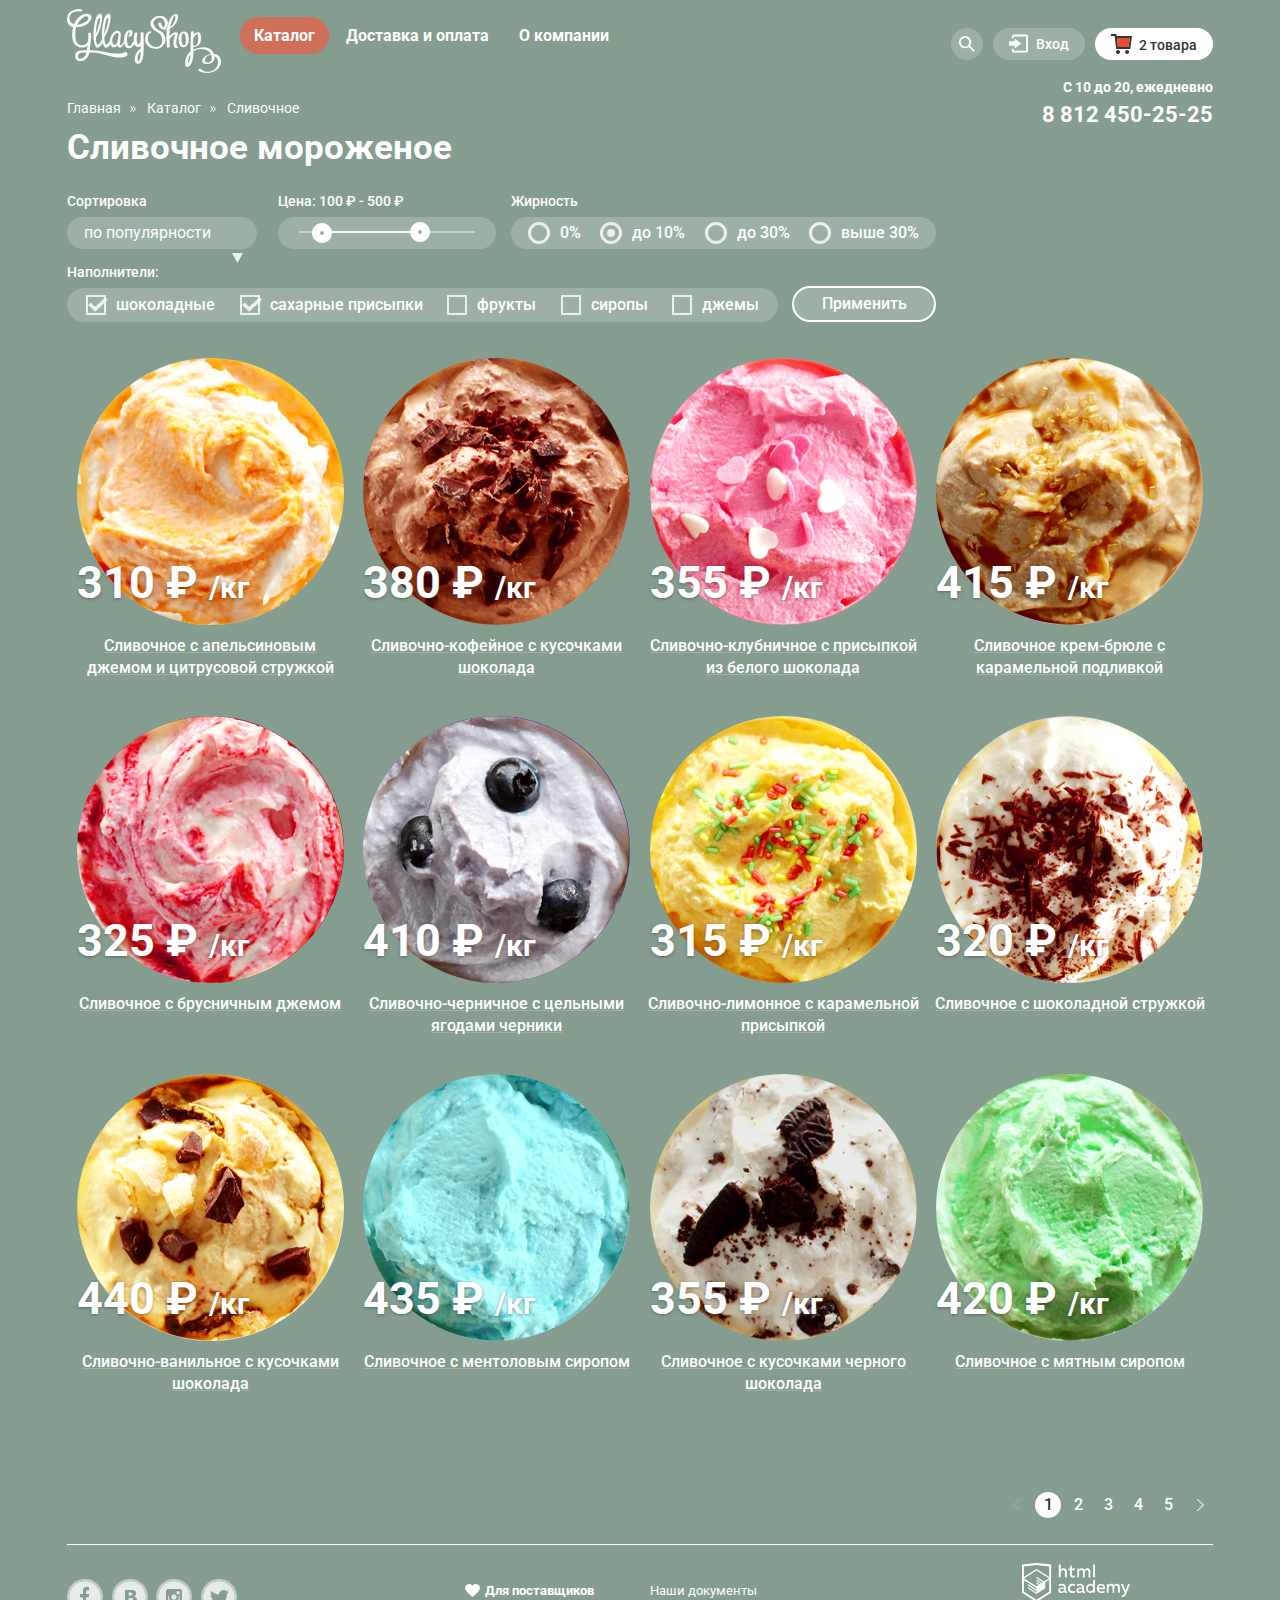
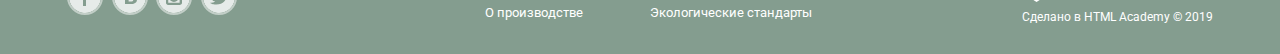
==== commit e58e08aa: "Fix by comments" ====
--- a/catalog.html
+++ b/catalog.html
@@ -19,20 +19,20 @@
         <li>
           <a class="btn-catalog nav-list-item" href="catalog.html"> Каталог</a>
           <ul class="nav-inner-list">
-            <li class="nav-item-new">
-              <a href="#">Новинки</a>
-            </li>
-            <li class="nav-inner-item nav-inner-item-selected">
-              <a href="#">Сливочное</a>
-            </li>
-            <li class="nav-inner-item">
-              <a href="#">Щербеты</a>
-            </li>
-            <li class="nav-inner-item" >
-              <a href="#">Фруктовый лед</a>
-            </li>
-            <li class="nav-inner-item">
-              <a href="#">Мелорин</a>
+            <li>
+              <a class="nav-item-new" href="#">Новинки</a>
+            </li>
+            <li>
+              <a class="nav-inner-item nav-inner-item-selected" href="catalog.html">Сливочное</a>
+            </li>
+            <li>
+              <a class="nav-inner-item" href="#">Щербеты</a>
+            </li>
+            <li>
+              <a class="nav-inner-item" href="#">Фруктовый лед</a>
+            </li>
+            <li>
+              <a class="nav-inner-item" href="#">Мелорин</a>
             </li>
           </ul>
         </li>
@@ -218,110 +218,134 @@
       <ul class="catalog-list">
         <li>
           <div class="catalog-item">
-            <div class="catalog-item-ice catalog-item-orange">
-              <p class="catalog-item-price">310 &#8381; <span>/кг</span></p>
-            </div>
-            <h3>Сливочное с апельсиновым джемом и цитрусовой стружкой</h3>
-            <a class="button btn-ice" href="#">Быстрый просмотр</a>
-          </div>
-        </li>
-        <li>
-          <div class="catalog-item">
-            <div class="catalog-item-ice catalog-item-coffee">
-              <p class="catalog-item-price">380 &#8381; <span>/кг</span></p>
-            </div>
-            <h3>Сливочно-кофейное с кусочками шоколада</h3>
-            <a class="button btn-ice" href="#">Быстрый просмотр</a>
-          </div>
-        </li>
-        <li>
-          <div class="catalog-item">
-            <div class="catalog-item-ice catalog-item-strawberry">
-              <p class="catalog-item-price">355 &#8381; <span>/кг</span></p>
-            </div>
-            <h3>Сливочно-клубничное с присыпкой из белого шоколада</h3>
-            <a class="button btn-ice" href="#">Быстрый просмотр</a>
-          </div>
-        </li>
-        <li>
-          <div class="catalog-item">
-            <div class="catalog-item-ice catalog-item-brulee">
-              <p class="catalog-item-price">415 &#8381; <span>/кг</span></p>
-            </div>
-            <h3>Сливочное крем-брюле с карамельной подливкой</h3>
-            <a class="button btn-ice" href="#">Быстрый просмотр</a>
-          </div>
-        </li>
-        <li>
-          <div class="catalog-item">
-            <div class="catalog-item-ice catalog-item-lingonberry">
-              <p class="catalog-item-price">325 &#8381; <span>/кг</span></p>
-            </div>
-            <h3>Сливочное с брусничным джемом</h3>
-            <a class="button btn-ice" href="#">Быстрый просмотр</a>
-          </div>
-        </li>
-        <li>
-          <div class="catalog-item">
-            <div class="catalog-item-ice catalog-item-blueberries">
-              <p class="catalog-item-price">410 &#8381; <span>/кг</span></p>
-            </div>
-            <h3>Сливочно-черничное с цельными ягодами черники</h3>
-            <a class="button btn-ice" href="#">Быстрый просмотр</a>
-          </div>
-        </li>
-        <li>
-          <div class="catalog-item">
-            <div class="catalog-item-ice catalog-item-lemon">
-              <p class="catalog-item-price">315 &#8381; <span>/кг</span></p>
-            </div>
-            <h3>Сливочно-лимонное с карамельной присыпкой</h3>
-            <a class="button btn-ice" href="#">Быстрый просмотр</a>
-          </div>
-        </li>
-        <li>
-          <div class="catalog-item">
-            <div class="catalog-item-ice catalog-item-chocolate">
-              <p class="catalog-item-price">320 &#8381; <span>/кг</span></p>
-            </div>
-            <h3>Сливочное с шоколадной стружкой</h3>
-            <a class="button btn-ice" href="#">Быстрый просмотр</a>
-          </div>
-        </li>
-        <li>
-          <div class="catalog-item">
-            <div class="catalog-item-ice catalog-item-vanilla">
-              <p class="catalog-item-price">440 &#8381; <span>/кг</span></p>
-            </div>
-            <h3>Сливочно-ванильное с кусочками шоколада</h3>
-            <a class="button btn-ice" href="#">Быстрый просмотр</a>
-          </div>
-        </li>
-        <li>
-          <div class="catalog-item">
-            <div class="catalog-item-ice catalog-item-menthol">
-              <p class="catalog-item-price">435 &#8381; <span>/кг</span></p>
-            </div>
-            <h3>Сливочноe с ментоловым сиропом</h3>
-            <a class="button btn-ice" href="#">Быстрый просмотр</a>
-          </div>
-        </li>
-        <li>
-          <div class="catalog-item">
-            <div class="catalog-item-ice catalog-item-blackchocolate">
-              <p class="catalog-item-price">355 &#8381; <span>/кг</span></p>
-            </div>
-            <h3>Сливочное с кусочками черного шоколада</h3>
-            <a class="button btn-ice" href="#">Быстрый просмотр</a>
-          </div>
-        </li>
-        <li>
-          <div class="catalog-item">
-            <div class="catalog-item-ice catalog-item-mint">
-              <p class="catalog-item-price">420 &#8381; <span>/кг</span></p>
-            </div>
-            <h3>Сливочное с мятным сиропом</h3>
-            <a class="button btn-ice" href="#">Быстрый просмотр</a>
+            <div class="catalog-item-inner">
+              <div class="catalog-item-ice catalog-item-orange">
+                <p class="catalog-item-price">310 &#8381; <span>/кг</span></p>
+              </div>
+              <h3>Сливочное с апельсиновым джемом и цитрусовой стружкой</h3>
+              <a class="button btn-ice" href="#">Быстрый просмотр</a>
+            </div>
+          </div>
+        </li>
+        <li>
+          <div class="catalog-item">
+            <div class="catalog-item-inner">
+              <div class="catalog-item-ice catalog-item-coffee">
+                <p class="catalog-item-price">380 &#8381; <span>/кг</span></p>
+              </div>
+              <h3>Сливочно-кофейное с кусочками шоколада</h3>
+              <a class="button btn-ice" href="#">Быстрый просмотр</a>
+            </div>
+          </div>
+        </li>
+        <li>
+          <div class="catalog-item">
+            <div class="catalog-item-inner">
+              <div class="catalog-item-ice catalog-item-strawberry">
+                <p class="catalog-item-price">355 &#8381; <span>/кг</span></p>
+              </div>
+              <h3>Сливочно-клубничное с присыпкой из белого шоколада</h3>
+              <a class="button btn-ice" href="#">Быстрый просмотр</a>
+            </div>
+          </div>
+        </li>
+        <li>
+          <div class="catalog-item">
+            <div class="catalog-item-inner">
+              <div class="catalog-item-ice catalog-item-brulee">
+                <p class="catalog-item-price">415 &#8381; <span>/кг</span></p>
+              </div>
+              <h3>Сливочное крем-брюле с карамельной подливкой</h3>
+              <a class="button btn-ice" href="#">Быстрый просмотр</a>
+            </div>
+          </div>
+        </li>
+        <li>
+          <div class="catalog-item">
+            <div class="catalog-item-inner">
+              <div class="catalog-item-ice catalog-item-lingonberry">
+                <p class="catalog-item-price">325 &#8381; <span>/кг</span></p>
+              </div>
+              <h3>Сливочное с брусничным джемом</h3>
+              <a class="button btn-ice" href="#">Быстрый просмотр</a>
+            </div>
+          </div>
+        </li>
+        <li>
+          <div class="catalog-item">
+            <div class="catalog-item-inner">
+              <div class="catalog-item-ice catalog-item-blueberries">
+                <p class="catalog-item-price">410 &#8381; <span>/кг</span></p>
+              </div>
+              <h3>Сливочно-черничное с цельными ягодами черники</h3>
+              <a class="button btn-ice" href="#">Быстрый просмотр</a>
+            </div>
+          </div>
+        </li>
+        <li>
+          <div class="catalog-item">
+            <div class="catalog-item-inner">
+              <div class="catalog-item-ice catalog-item-lemon">
+                <p class="catalog-item-price">315 &#8381; <span>/кг</span></p>
+              </div>
+              <h3>Сливочно-лимонное с карамельной присыпкой</h3>
+              <a class="button btn-ice" href="#">Быстрый просмотр</a>
+            </div>
+          </div>
+        </li>
+        <li>
+          <div class="catalog-item">
+            <div class="catalog-item-inner">
+              <div class="catalog-item-ice catalog-item-chocolate">
+                <p class="catalog-item-price">320 &#8381; <span>/кг</span></p>
+              </div>
+              <h3>Сливочное с шоколадной стружкой</h3>
+              <a class="button btn-ice" href="#">Быстрый просмотр</a>
+            </div>
+          </div>
+        </li>
+        <li>
+          <div class="catalog-item">
+            <div class="catalog-item-inner">
+              <div class="catalog-item-ice catalog-item-vanilla">
+                <p class="catalog-item-price">440 &#8381; <span>/кг</span></p>
+              </div>
+              <h3>Сливочно-ванильное с кусочками шоколада</h3>
+              <a class="button btn-ice" href="#">Быстрый просмотр</a>
+            </div>
+          </div>
+        </li>
+        <li>
+          <div class="catalog-item">
+            <div class="catalog-item-inner">
+              <div class="catalog-item-ice catalog-item-menthol">
+                <p class="catalog-item-price">435 &#8381; <span>/кг</span></p>
+              </div>
+              <h3>Сливочноe с ментоловым сиропом</h3>
+              <a class="button btn-ice" href="#">Быстрый просмотр</a>
+            </div>
+          </div>
+        </li>
+        <li>
+          <div class="catalog-item">
+            <div class="catalog-item-inner">
+              <div class="catalog-item-ice catalog-item-blackchocolate">
+                <p class="catalog-item-price">355 &#8381; <span>/кг</span></p>
+              </div>
+              <h3>Сливочное с кусочками черного шоколада</h3>
+              <a class="button btn-ice" href="#">Быстрый просмотр</a>
+            </div>
+          </div>
+        </li>
+        <li>
+          <div class="catalog-item">
+            <div class="catalog-item-inner">
+              <div class="catalog-item-ice catalog-item-mint">
+                <p class="catalog-item-price">420 &#8381; <span>/кг</span></p>
+              </div>
+              <h3>Сливочное с мятным сиропом</h3>
+              <a class="button btn-ice" href="#">Быстрый просмотр</a>
+            </div>
           </div>
         </li>
       </ul>
@@ -344,28 +368,28 @@
       <section class="social">
         <h2 class="visually-hidden">Социальные сети</h2>
         <ul class="social-list">
-          <li class="social-item">
-            <a href="#" target="blank">
+          <li>
+            <a class="social-item" href="#" target="blank">
               <span class="visually-hidden">Facebook</span>
-              <svg width="32" height="32" viewBox="0 0 32 32" fill="none" xmlns="http://www.w3.org/2000/svg">
+              <svg width="32" height="32" viewBox="0 0 32 32" fill="none" xmlns="http://www.w3.org/2000/svg" target="_blank">
                 <path d="M16 0C12.8355 0 9.74207 0.938384 7.11088 2.69649C4.4797 4.45459 2.42894 6.95345 1.21793 9.87706C0.0069325 12.8007 -0.309921 16.0177 0.307443 19.1214C0.924806 22.2251 2.44866 25.0761 4.6863 27.3137C6.92394 29.5513 9.77487 31.0752 12.8786 31.6926C15.9823 32.3099 19.1993 31.9931 22.1229 30.7821C25.0466 29.5711 27.5454 27.5203 29.3035 24.8891C31.0616 22.2579 32 19.1645 32 16C32 11.7565 30.3143 7.68687 27.3137 4.68629C24.3131 1.68571 20.2435 0 16 0ZM20.06 9.45H17V12.9H20V16.34H17V25H14V16.34H11V12.9H14V9.45C13.9449 8.59575 14.2291 7.75426 14.7908 7.1083C15.3525 6.46234 16.1464 6.06407 17 6H20V9.45H20.06Z" fill="white"/>
                 </svg>
             </a>
           </li>
-          <li class="social-item">
-            <a href="#" target="blank">
+          <li>
+            <a class="social-item" href="#" target="blank">
               <span class="visually-hidden">VK</span>
-              <svg width="32" height="32" viewBox="0 0 32 32" fill="none" xmlns="http://www.w3.org/2000/svg">
+              <svg width="32" height="32" viewBox="0 0 32 32" fill="none" xmlns="http://www.w3.org/2000/svg" target="_blank">
                 <path d="M16.64 14.49C16.9652 14.4904 17.2875 14.4293 17.59 14.31C17.8645 14.2077 18.0922 14.0085 18.23 13.75C18.3343 13.4964 18.3854 13.2241 18.38 12.95C18.376 12.7057 18.3143 12.4659 18.2 12.25C18.0714 12.0066 17.8523 11.8235 17.59 11.74C17.2687 11.627 16.9306 11.5695 16.59 11.57H14.59V14.57H15.16C15.75 14.52 16.24 14.51 16.64 14.49Z" fill="white"/>
                 <path d="M18.12 17.08C17.751 17.0101 17.3752 16.9832 17 17H14.61V20.5H17.06C17.4757 20.4953 17.8865 20.4104 18.27 20.25C18.591 20.1392 18.8632 19.9199 19.04 19.63C19.1865 19.3527 19.2621 19.0436 19.26 18.73C19.2753 18.3782 19.1848 18.0298 19 17.73C18.7922 17.4167 18.4806 17.1865 18.12 17.08Z" fill="white"/>
                 <path d="M16 0C12.8355 0 9.74207 0.938384 7.11088 2.69649C4.4797 4.45459 2.42894 6.95345 1.21793 9.87706C0.0069325 12.8007 -0.309921 16.0177 0.307443 19.1214C0.924806 22.2251 2.44866 25.0761 4.6863 27.3137C6.92394 29.5513 9.77487 31.0752 12.8786 31.6926C15.9823 32.3099 19.1993 31.9931 22.1229 30.7821C25.0466 29.5711 27.5454 27.5203 29.3035 24.8891C31.0616 22.2579 32 19.1645 32 16C32 11.7565 30.3143 7.68687 27.3137 4.68629C24.3131 1.68571 20.2435 0 16 0ZM22.6 20.53C22.3376 21.056 21.9537 21.5119 21.48 21.86C20.9342 22.2714 20.3122 22.5705 19.65 22.74C18.8286 22.9383 17.9848 23.029 17.14 23.01H11V9H16.45C17.2781 8.9868 18.1063 9.02354 18.93 9.11C19.473 9.19401 19.9994 9.36273 20.49 9.61C20.9868 9.84615 21.4013 10.2258 21.68 10.7C21.9455 11.1728 22.0801 11.7079 22.07 12.25C22.0819 12.8916 21.8931 13.5209 21.53 14.05C21.1452 14.588 20.6142 15.0045 20 15.25V15.32C20.8272 15.4588 21.5898 15.8541 22.18 16.45C22.7295 17.0712 23.0163 17.8815 22.98 18.71C23.0043 19.3386 22.8738 19.9636 22.6 20.53Z" fill="white"/>
                 </svg>
             </a>
           </li>
-          <li class="social-item">
-            <a href="#" target="blank">
+          <li>
+            <a class="social-item" href="#" target="blank">
               <span class="visually-hidden">Instagram</span>
-              <svg width="32" height="32" viewBox="0 0 32 32" fill="none" xmlns="http://www.w3.org/2000/svg">
+              <svg width="32" height="32" viewBox="0 0 32 32" fill="none" xmlns="http://www.w3.org/2000/svg" target="_blank">
                 <g>
                 <path d="M20.92 16C20.92 17.3155 20.3974 18.5771 19.4673 19.5072C18.5371 20.4374 17.2755 20.96 15.96 20.96C14.6445 20.96 13.3829 20.4374 12.4528 19.5072C11.5226 18.5771 11 17.3155 11 16C11.001 15.6158 11.048 15.233 11.14 14.86H10.24V21.7H21.64V14.86H20.74C20.8406 15.2325 20.901 15.6147 20.92 16Z" fill="white"/>
                 <path d="M16 18.66C16.5252 18.656 17.0375 18.4967 17.4723 18.202C17.9071 17.9073 18.245 17.4905 18.4432 17.0042C18.6415 16.5178 18.6913 15.9836 18.5864 15.4689C18.4816 14.9542 18.2266 14.4821 17.8539 14.1121C17.4811 13.7421 17.0071 13.4908 16.4916 13.3897C15.9762 13.2887 15.4424 13.3425 14.9575 13.5445C14.4726 13.7464 14.0584 14.0873 13.7669 14.5243C13.4755 14.9613 13.32 15.4748 13.32 16C13.3213 16.3506 13.3917 16.6976 13.5271 17.021C13.6625 17.3444 13.8602 17.638 14.1091 17.8851C14.358 18.1321 14.653 18.3276 14.9775 18.4606C15.3019 18.5936 15.6494 18.6613 16 18.66Z" fill="white"/>
@@ -375,10 +399,10 @@
                 </svg>
             </a>
           </li>
-          <li class="social-item">
-            <a href="#" target="blank">
+          <li>
+            <a class="social-item" href="#" target="blank">
               <span class="visually-hidden">Twitter</span>
-              <svg width="32" height="32" viewBox="0 0 32 32" fill="none" xmlns="http://www.w3.org/2000/svg">
+              <svg width="32" height="32" viewBox="0 0 32 32" fill="none" xmlns="http://www.w3.org/2000/svg" target="_blank">
                 <path d="M16 0C12.8355 0 9.74207 0.938384 7.11088 2.69649C4.4797 4.45459 2.42894 6.95345 1.21793 9.87706C0.0069325 12.8007 -0.309921 16.0177 0.307443 19.1214C0.924806 22.2251 2.44866 25.0761 4.6863 27.3137C6.92394 29.5513 9.77487 31.0752 12.8786 31.6926C15.9823 32.3099 19.1993 31.9931 22.1229 30.7821C25.0466 29.5711 27.5454 27.5203 29.3035 24.8891C31.0616 22.2579 32 19.1645 32 16C32 11.7565 30.3143 7.68687 27.3137 4.68629C24.3131 1.68571 20.2435 0 16 0ZM23.94 12.81C23.69 19.33 20.48 23.64 12.94 23.51H12.46C12.01 23.51 7.91001 23.07 7.11001 21.69C8.8989 21.9555 10.7228 21.5494 12.23 20.55C11.18 20.26 9.31001 20.09 8.98001 17.7C9.39279 17.8642 9.84415 17.9058 10.28 17.82C9.00001 17 7.53001 16.3 7.61001 14.17C8.02796 14.4893 8.54454 14.652 9.07001 14.63C8.30001 14.4 6.92001 11.39 8.07001 9.85C10.07 11.64 12.14 13.33 15.87 13.49C16.1 11.28 17.11 9.79 19.04 9.17C19.7375 8.93332 20.4908 8.91568 21.1986 9.11946C21.9065 9.32323 22.5351 9.73867 23 10.31C23.74 10.08 24.45 9.84 25.19 9.62C25.1758 9.95711 25.0846 10.2865 24.9234 10.5829C24.7622 10.8793 24.5353 11.1349 24.26 11.33C24.5167 11.3601 24.7768 11.3336 25.0221 11.2524C25.2674 11.1712 25.492 11.0372 25.68 10.86C25.5628 11.2985 25.3443 11.7034 25.0421 12.0421C24.7399 12.3808 24.3624 12.6438 23.94 12.81Z" fill="white"/>
                 </svg>
 
@@ -416,8 +440,8 @@
           © 2019
         </p>
       </section>
-    </footer>
-<script src="index.js"></script>
+      </footer>
+      <script src="index.js"></script>
 </body>
 
 </html>
--- a/css/style.css
+++ b/css/style.css
@@ -32,7 +32,7 @@
   --orange-hover: #e84d37;
   --light-orange-hover: #ffbc9e;
   --gray-border: rgba(50, 50, 50, 0.2);
-  --gray-shardow: #696969;
+  --gray-shadow: #696969;
   --bright-orange: #e74a35;
   --middle-orange: #f26843;
   --gray-form: #cacac7;
@@ -105,8 +105,10 @@
 }
 
 .nav-inner-list li {
-  margin: 2px 0;
-  padding: 7px;
+  display: flex;
+  justify-content: space-around;
+  margin: 3px 0;
+  width: 100%;
 }
 
 .nav-list li:hover .nav-inner-list {
@@ -167,18 +169,26 @@
   vertical-align: top;
 }
 
-.catalog-item:hover {
+.catalog-item:hover .catalog-item-inner {
   z-index: 1;
+  position: absolute;
+  top: 0;
+  left: 0;
   background-color: var(--middle-gray-hover);
 }
 
+.catalog-item-inner {
+  padding: 6px 3px 21px 3px;
+  border-radius: 4px;
+}
+
 .catalog-item {
+  width: 100%;
+  margin: 0 auto;
   position: relative;
-  box-sizing: border-box;
-  margin-bottom: -47px;
-  padding: 6px 3px 21px 3px;
+  min-height: 355px;
+  box-sizing: border-box;
   text-align: center;
-  border-radius: 4px;
 }
 
 .main-slide {
@@ -274,33 +284,31 @@
 }
 
 .nav-list-item:active {
-  box-shadow: inset 0px 2px 1px var(--gray-shardow);
+  box-shadow: inset 0px 2px 1px var(--gray-shadow);
 }
 
 .nav-inner-item {
+  display: inline-block;
+  vertical-align: top;
   box-sizing: border-box;
   width: 100%;
   cursor: pointer;
+  font-size: 14px;
+  line-height: 27px;
+  padding-left: 21px;
+  color: var(--basic-сharcoal);
 }
 
 .nav-item-new {
+  display: inline-block;
+  vertical-align: top;
   box-sizing: border-box;
   width: 80%;
   border-bottom: 1px solid;
   border-color: var(--gray-border);
-}
-
-.nav-inner-item a {
   font-size: 14px;
-  line-height: 16px;
-  padding-left: 21px;
-  color: var(--basic-сharcoal);
-}
-
-.nav-item-new a {
-  font-size: 14px;
-  font-weight: bold;
-  line-height: 16px;
+  font-weight: bold;
+  line-height: 27px;
   padding-left: 8px;
   color: var(--basic-сharcoal);
 }
@@ -315,9 +323,6 @@
 
 .nav-inner-item-selected {
   background-color: var(--dark-orange-active);
-}
-
-.nav-inner-item-selected a {
   color: var(--basic-white);
 }
 
@@ -683,7 +688,7 @@
 .subscription p {
   font-size: 16px;
   line-height: 22px;
-  margin: 0 0 47px 0;
+  margin: 0 0 35px 0;
   color: var(--basic-dark-gray);
 }
 
@@ -791,10 +796,13 @@
   margin: 10px 0;
   color: var(--basic-white);
   cursor: pointer;
+  text-decoration: underline;
+  text-decoration-color: var(--light-gray-hover);
 }
 
 .catalog-item h3:hover {
   color: var(--light-orange-hover);
+  text-decoration-color: var(--light-orange-hover);
 }
 
 .catalog-item p {
@@ -1043,6 +1051,7 @@
   display: block;
   width: 61px;
   height: 61px;
+  margin: 7px;
   content: "";
   border: none;
   border-radius: 50%;
@@ -1050,6 +1059,7 @@
   background-image: url(../img/main/products/hit/hit.png);
   background-repeat: no-repeat;
   background-size: cover;
+  z-index: 2;
 }
 
 .contact {
@@ -1105,6 +1115,9 @@
 }
 
 .btn-contact {
+  display: inline-block;
+  box-sizing: border-box;
+  vertical-align: top;
   font-size: 18px;
   font-weight: bold;
   line-height: 24px;
@@ -1205,6 +1218,7 @@
   background-image: url("../img/main/price-slider.svg");
   background-repeat: no-repeat;
   background-position: center;
+  cursor: pointer;
 }
 
 .filters-fat-list {
@@ -1323,7 +1337,7 @@
 }
 
 .btn-filters:active {
-  box-shadow: inset 0px 2px 1px var(--gray-shardow);
+  box-shadow: inset 0px 2px 1px var(--gray-shadow);
 }
 
 .pagination {
@@ -1552,7 +1566,6 @@
 }
 
 .catalog-list li {
-  height: 355px;
   width: 25%;
 }
 
@@ -1665,16 +1678,19 @@
 .feedback-form-wrapper {
   position: fixed;
   display: none;
+  align-items: center;
+  justify-content: center;
   width: 100%;
   height: 100vh;
   background-color: var(--black-feedback);
 }
 
 .feedback-form-wrapper.active {
-  display: block;
-}
-
-.active .feedback-form {
+  display: flex;
+}
+
+.feedback-form .active {
+  -webkit-animation: bounce 0.6s;
   animation: bounce 0.6s;
 }
 
@@ -1686,7 +1702,6 @@
   box-sizing: border-box;
   width: 477px;
   height: 441px;
-  margin: 338px auto;
   padding: 20px 25px 27px 23px;
   border-radius: 6px;
   background-color: var(--light-beige);
@@ -1764,6 +1779,7 @@
 }
 
 .modal-error {
+  -webkit-animation: shake 0.6s;
   animation: shake 0.6s;
 }
 
@@ -1771,18 +1787,26 @@
 
 @keyframes bounce {
   0% {
+    -webkit-transform: translateY(-2000px);
+    -ms-transform: translateY(-2000px);
     transform: translateY(-2000px);
   }
 
   70% {
+    -webkit-transform: translateY(30px);
+    -ms-transform: translateY(30px);
     transform: translateY(30px);
   }
 
   90% {
+    -webkit-transform: translateY(-10px);
+    -ms-transform: translateY(-10px);
     transform: translateY(-10px);
   }
 
   100% {
+    -webkit-transform: translateY(0);
+    -ms-transform: translateY(0);
     transform: translateY(0);
   }
 }
@@ -1790,6 +1814,8 @@
 @keyframes shake {
   0%,
   100% {
+    -webkit-transform: translateX(0);
+    -ms-transform: translateX(0);
     transform: translateX(0);
   }
 
@@ -1798,6 +1824,8 @@
   50%,
   70%,
   90% {
+    -webkit-transform: translateX(-10px);
+    -ms-transform: translateX(-10px);
     transform: translateX(-10px);
   }
 
@@ -1805,6 +1833,8 @@
   40%,
   60%,
   80% {
+    -webkit-transform: translateX(10px);
+    -ms-transform: translateX(10px);
     transform: translateX(10px);
   }
 }
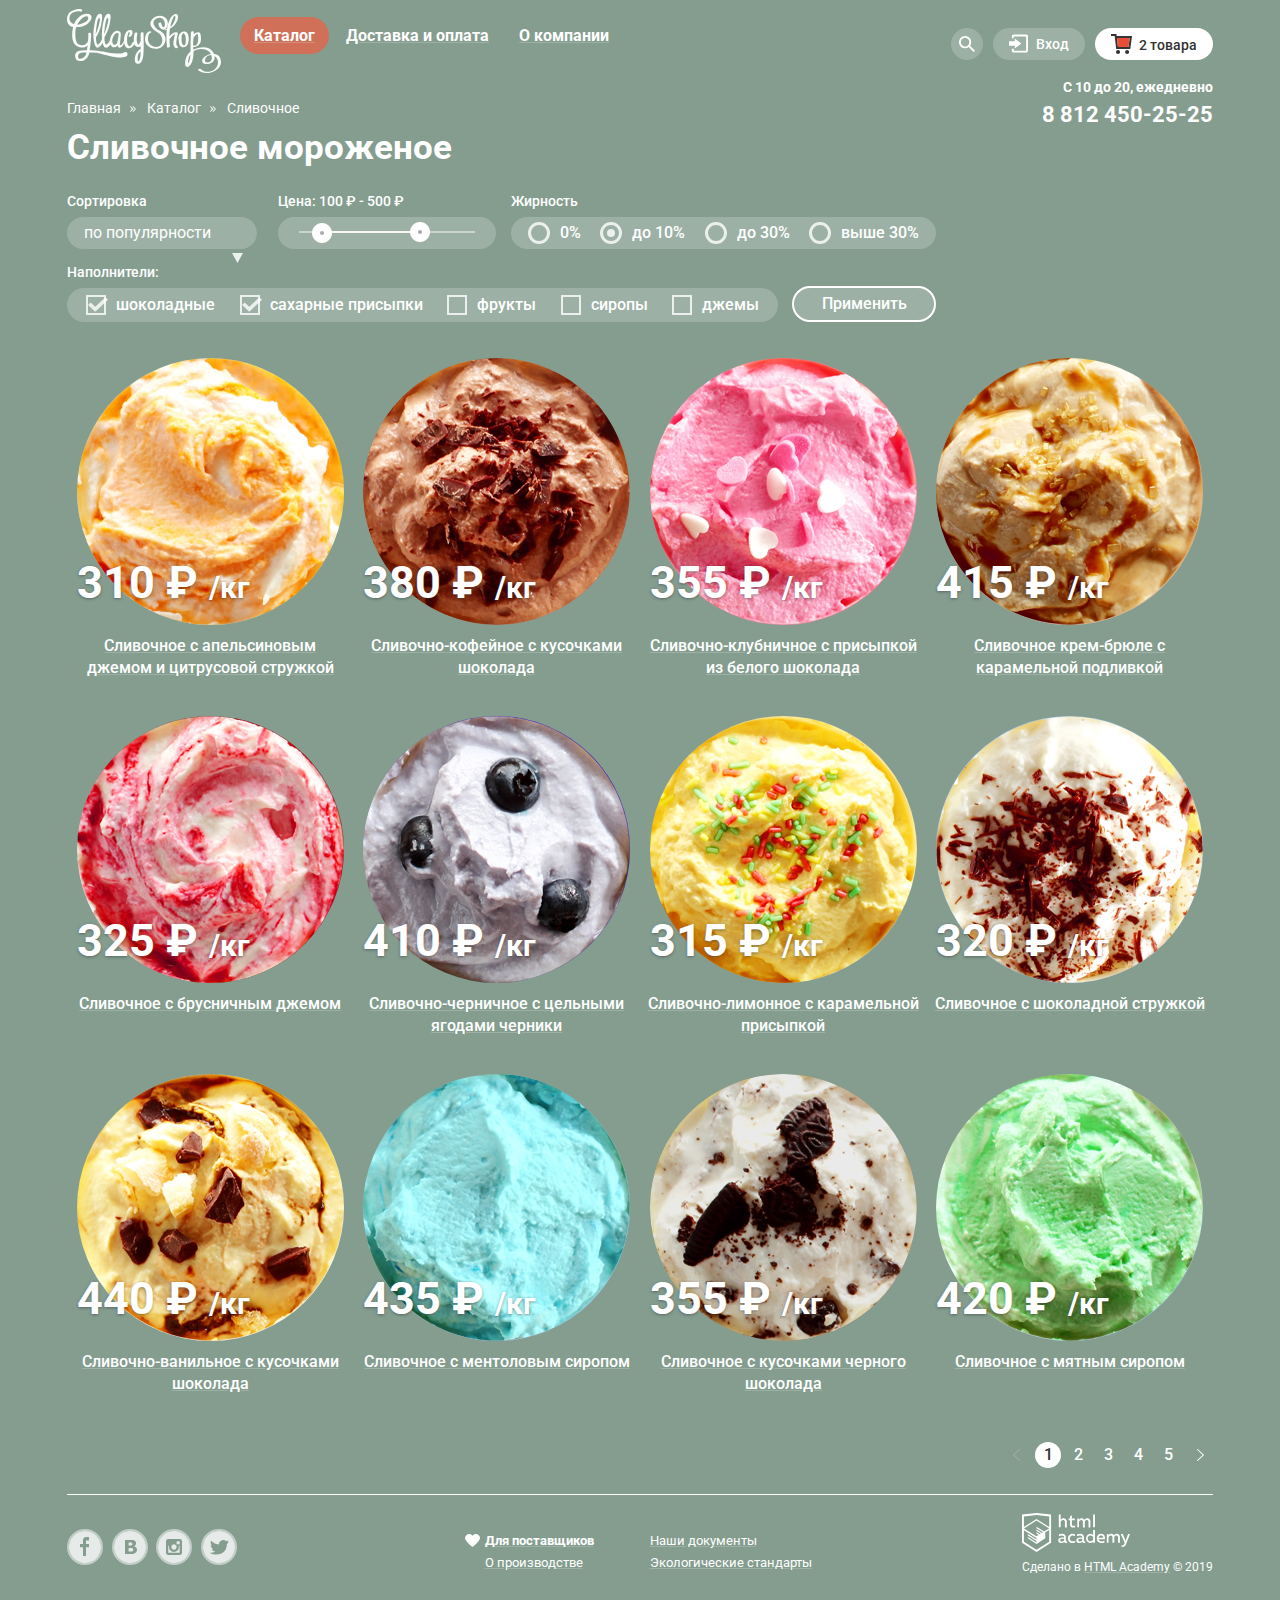
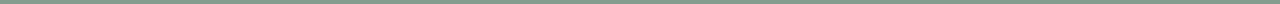
==== commit e4569408: "Fix by comments" ====
--- a/catalog.html
+++ b/catalog.html
@@ -161,7 +161,9 @@
           <legend class="filters-name">
             <span class="filters-name-price">Цена: 100 &#8381; - 500 &#8381;</span>
           </legend>
-          <div class="filters-price-slider"></div>
+          <div class="filters-price-slider">
+            <div class="filters-price-slider-inner"></div>
+          </div>
         </fieldset>
         <fieldset>
           <legend class="filters-name">Жирность</legend>
@@ -369,17 +371,17 @@
         <h2 class="visually-hidden">Социальные сети</h2>
         <ul class="social-list">
           <li>
-            <a class="social-item" href="#" target="blank">
+            <a class="social-item" href="#" target="_blank">
               <span class="visually-hidden">Facebook</span>
-              <svg width="32" height="32" viewBox="0 0 32 32" fill="none" xmlns="http://www.w3.org/2000/svg" target="_blank">
+              <svg width="32" height="32" viewBox="0 0 32 32" fill="none" xmlns="http://www.w3.org/2000/svg">
                 <path d="M16 0C12.8355 0 9.74207 0.938384 7.11088 2.69649C4.4797 4.45459 2.42894 6.95345 1.21793 9.87706C0.0069325 12.8007 -0.309921 16.0177 0.307443 19.1214C0.924806 22.2251 2.44866 25.0761 4.6863 27.3137C6.92394 29.5513 9.77487 31.0752 12.8786 31.6926C15.9823 32.3099 19.1993 31.9931 22.1229 30.7821C25.0466 29.5711 27.5454 27.5203 29.3035 24.8891C31.0616 22.2579 32 19.1645 32 16C32 11.7565 30.3143 7.68687 27.3137 4.68629C24.3131 1.68571 20.2435 0 16 0ZM20.06 9.45H17V12.9H20V16.34H17V25H14V16.34H11V12.9H14V9.45C13.9449 8.59575 14.2291 7.75426 14.7908 7.1083C15.3525 6.46234 16.1464 6.06407 17 6H20V9.45H20.06Z" fill="white"/>
                 </svg>
             </a>
           </li>
           <li>
-            <a class="social-item" href="#" target="blank">
+            <a class="social-item" href="#" target="_blank">
               <span class="visually-hidden">VK</span>
-              <svg width="32" height="32" viewBox="0 0 32 32" fill="none" xmlns="http://www.w3.org/2000/svg" target="_blank">
+              <svg width="32" height="32" viewBox="0 0 32 32" fill="none" xmlns="http://www.w3.org/2000/svg">
                 <path d="M16.64 14.49C16.9652 14.4904 17.2875 14.4293 17.59 14.31C17.8645 14.2077 18.0922 14.0085 18.23 13.75C18.3343 13.4964 18.3854 13.2241 18.38 12.95C18.376 12.7057 18.3143 12.4659 18.2 12.25C18.0714 12.0066 17.8523 11.8235 17.59 11.74C17.2687 11.627 16.9306 11.5695 16.59 11.57H14.59V14.57H15.16C15.75 14.52 16.24 14.51 16.64 14.49Z" fill="white"/>
                 <path d="M18.12 17.08C17.751 17.0101 17.3752 16.9832 17 17H14.61V20.5H17.06C17.4757 20.4953 17.8865 20.4104 18.27 20.25C18.591 20.1392 18.8632 19.9199 19.04 19.63C19.1865 19.3527 19.2621 19.0436 19.26 18.73C19.2753 18.3782 19.1848 18.0298 19 17.73C18.7922 17.4167 18.4806 17.1865 18.12 17.08Z" fill="white"/>
                 <path d="M16 0C12.8355 0 9.74207 0.938384 7.11088 2.69649C4.4797 4.45459 2.42894 6.95345 1.21793 9.87706C0.0069325 12.8007 -0.309921 16.0177 0.307443 19.1214C0.924806 22.2251 2.44866 25.0761 4.6863 27.3137C6.92394 29.5513 9.77487 31.0752 12.8786 31.6926C15.9823 32.3099 19.1993 31.9931 22.1229 30.7821C25.0466 29.5711 27.5454 27.5203 29.3035 24.8891C31.0616 22.2579 32 19.1645 32 16C32 11.7565 30.3143 7.68687 27.3137 4.68629C24.3131 1.68571 20.2435 0 16 0ZM22.6 20.53C22.3376 21.056 21.9537 21.5119 21.48 21.86C20.9342 22.2714 20.3122 22.5705 19.65 22.74C18.8286 22.9383 17.9848 23.029 17.14 23.01H11V9H16.45C17.2781 8.9868 18.1063 9.02354 18.93 9.11C19.473 9.19401 19.9994 9.36273 20.49 9.61C20.9868 9.84615 21.4013 10.2258 21.68 10.7C21.9455 11.1728 22.0801 11.7079 22.07 12.25C22.0819 12.8916 21.8931 13.5209 21.53 14.05C21.1452 14.588 20.6142 15.0045 20 15.25V15.32C20.8272 15.4588 21.5898 15.8541 22.18 16.45C22.7295 17.0712 23.0163 17.8815 22.98 18.71C23.0043 19.3386 22.8738 19.9636 22.6 20.53Z" fill="white"/>
@@ -387,9 +389,9 @@
             </a>
           </li>
           <li>
-            <a class="social-item" href="#" target="blank">
+            <a class="social-item" href="#" target="_blank">
               <span class="visually-hidden">Instagram</span>
-              <svg width="32" height="32" viewBox="0 0 32 32" fill="none" xmlns="http://www.w3.org/2000/svg" target="_blank">
+              <svg width="32" height="32" viewBox="0 0 32 32" fill="none" xmlns="http://www.w3.org/2000/svg">
                 <g>
                 <path d="M20.92 16C20.92 17.3155 20.3974 18.5771 19.4673 19.5072C18.5371 20.4374 17.2755 20.96 15.96 20.96C14.6445 20.96 13.3829 20.4374 12.4528 19.5072C11.5226 18.5771 11 17.3155 11 16C11.001 15.6158 11.048 15.233 11.14 14.86H10.24V21.7H21.64V14.86H20.74C20.8406 15.2325 20.901 15.6147 20.92 16Z" fill="white"/>
                 <path d="M16 18.66C16.5252 18.656 17.0375 18.4967 17.4723 18.202C17.9071 17.9073 18.245 17.4905 18.4432 17.0042C18.6415 16.5178 18.6913 15.9836 18.5864 15.4689C18.4816 14.9542 18.2266 14.4821 17.8539 14.1121C17.4811 13.7421 17.0071 13.4908 16.4916 13.3897C15.9762 13.2887 15.4424 13.3425 14.9575 13.5445C14.4726 13.7464 14.0584 14.0873 13.7669 14.5243C13.4755 14.9613 13.32 15.4748 13.32 16C13.3213 16.3506 13.3917 16.6976 13.5271 17.021C13.6625 17.3444 13.8602 17.638 14.1091 17.8851C14.358 18.1321 14.653 18.3276 14.9775 18.4606C15.3019 18.5936 15.6494 18.6613 16 18.66Z" fill="white"/>
@@ -400,12 +402,11 @@
             </a>
           </li>
           <li>
-            <a class="social-item" href="#" target="blank">
+            <a class="social-item" href="#" target="_blank">
               <span class="visually-hidden">Twitter</span>
-              <svg width="32" height="32" viewBox="0 0 32 32" fill="none" xmlns="http://www.w3.org/2000/svg" target="_blank">
+              <svg width="32" height="32" viewBox="0 0 32 32" fill="none" xmlns="http://www.w3.org/2000/svg">
                 <path d="M16 0C12.8355 0 9.74207 0.938384 7.11088 2.69649C4.4797 4.45459 2.42894 6.95345 1.21793 9.87706C0.0069325 12.8007 -0.309921 16.0177 0.307443 19.1214C0.924806 22.2251 2.44866 25.0761 4.6863 27.3137C6.92394 29.5513 9.77487 31.0752 12.8786 31.6926C15.9823 32.3099 19.1993 31.9931 22.1229 30.7821C25.0466 29.5711 27.5454 27.5203 29.3035 24.8891C31.0616 22.2579 32 19.1645 32 16C32 11.7565 30.3143 7.68687 27.3137 4.68629C24.3131 1.68571 20.2435 0 16 0ZM23.94 12.81C23.69 19.33 20.48 23.64 12.94 23.51H12.46C12.01 23.51 7.91001 23.07 7.11001 21.69C8.8989 21.9555 10.7228 21.5494 12.23 20.55C11.18 20.26 9.31001 20.09 8.98001 17.7C9.39279 17.8642 9.84415 17.9058 10.28 17.82C9.00001 17 7.53001 16.3 7.61001 14.17C8.02796 14.4893 8.54454 14.652 9.07001 14.63C8.30001 14.4 6.92001 11.39 8.07001 9.85C10.07 11.64 12.14 13.33 15.87 13.49C16.1 11.28 17.11 9.79 19.04 9.17C19.7375 8.93332 20.4908 8.91568 21.1986 9.11946C21.9065 9.32323 22.5351 9.73867 23 10.31C23.74 10.08 24.45 9.84 25.19 9.62C25.1758 9.95711 25.0846 10.2865 24.9234 10.5829C24.7622 10.8793 24.5353 11.1349 24.26 11.33C24.5167 11.3601 24.7768 11.3336 25.0221 11.2524C25.2674 11.1712 25.492 11.0372 25.68 10.86C25.5628 11.2985 25.3443 11.7034 25.0421 12.0421C24.7399 12.3808 24.3624 12.6438 23.94 12.81Z" fill="white"/>
                 </svg>
-
             </a>
           </li>
         </ul>
--- a/css/style.css
+++ b/css/style.css
@@ -16,7 +16,6 @@
   --light-yellow: #d3d3d2;
   --black: #000000;
   --gray-money: #c4c4c4;
-  --footer-line: #a9beb2;
   --brown: #9d8b84;
   --light-gray: #8996a6;
   --black-shadow: rgba(0, 0, 0, 0.4);
@@ -160,26 +159,36 @@
   display: none;
 }
 
-.catalog-hits {
-  height: 400px;
-}
-
 .catalog-item:hover .btn-ice {
   display: inline-block;
   vertical-align: top;
+  width: 200px;
+  position: absolute;
+  bottom: -25px;
+  left: 50%;
+  margin-left:-116px;
 }
 
 .catalog-item:hover .catalog-item-inner {
-  z-index: 1;
+  z-index: 2;
+  position: relative;
+}
+
+.catalog-item:hover::after{
+  content: '';
   position: absolute;
   top: 0;
   left: 0;
+  z-index: 1;
+  width: 100%;
+  height: calc(100% + 40px);
   background-color: var(--middle-gray-hover);
+  border-radius: 4px;
 }
 
 .catalog-item-inner {
   padding: 6px 3px 21px 3px;
-  border-radius: 4px;
+
 }
 
 .catalog-item {
@@ -275,6 +284,8 @@
   color: var(--basic-white);
   padding: 9px 13px;
   margin: 0 2px;
+  text-decoration: underline;
+  text-decoration-color: var(--light-gray-hover);
 }
 
 .nav-list-item:hover {
@@ -750,11 +761,14 @@
   font-size: 13px;
   line-height: 18px;
   color: var(--basic-white);
+  text-decoration: underline;
+  text-decoration-color: var(--light-gray-hover);
 }
 
 .documentation-list a:hover,
 .documentation-list a:focus {
   color: var(--light-orange-hover);
+  text-decoration-color:var(--light-orange-hover);
 }
 
 .documentation-item {
@@ -784,9 +798,15 @@
   color: var(--basic-white);
 }
 
+.development-title-link {
+  text-decoration: underline;
+  text-decoration-color: var(--light-gray-hover);
+}
+
 .development-title-link:hover,
 .development-title-link:focus {
   color: var(--light-orange-hover);
+  text-decoration-color: var(--light-orange-hover);
 }
 
 .catalog-item h3 {
@@ -1059,7 +1079,7 @@
   background-image: url(../img/main/products/hit/hit.png);
   background-repeat: no-repeat;
   background-size: cover;
-  z-index: 2;
+  z-index: 5;
 }
 
 .contact {
@@ -1215,10 +1235,19 @@
   padding: 0;
   border-radius: 20px;
   background-color: var(--gray-filters);
+  cursor: pointer;
+}
+
+.filters-price-slider-inner {
+  width: 100%;
+  height: 100%;
   background-image: url("../img/main/price-slider.svg");
   background-repeat: no-repeat;
   background-position: center;
-  cursor: pointer;
+}
+
+.filters-price-slider-inner:hover{
+  transform: scale(1.05);
 }
 
 .filters-fat-list {
@@ -1505,7 +1534,8 @@
   padding: 0;
 }
 
-.social-item svg {
+.social-item {
+  display: flex;
   border-radius: 50%;
   border: 2px solid;
   border-color: var(--middle-gray-border);
@@ -1519,7 +1549,7 @@
   fill-opacity: 1;
 }
 
-.social-item:active svg {
+.social-item:active{
   border-color: var(--light-gray-border-active);
 }
 
@@ -1543,7 +1573,7 @@
 
 .footer-line {
   padding-top: 18px;
-  border-color: var(--footer-line);
+  border-color: var(--light-gray-hover);
   border-top: 1px solid;
 }
 
@@ -1561,7 +1591,7 @@
   display: flex;
   flex-wrap: wrap;
   justify-content: space-between;
-  margin: 30px 0 50px 0;
+  margin: 30px 0 0 0;
   padding: 0;
 }
 
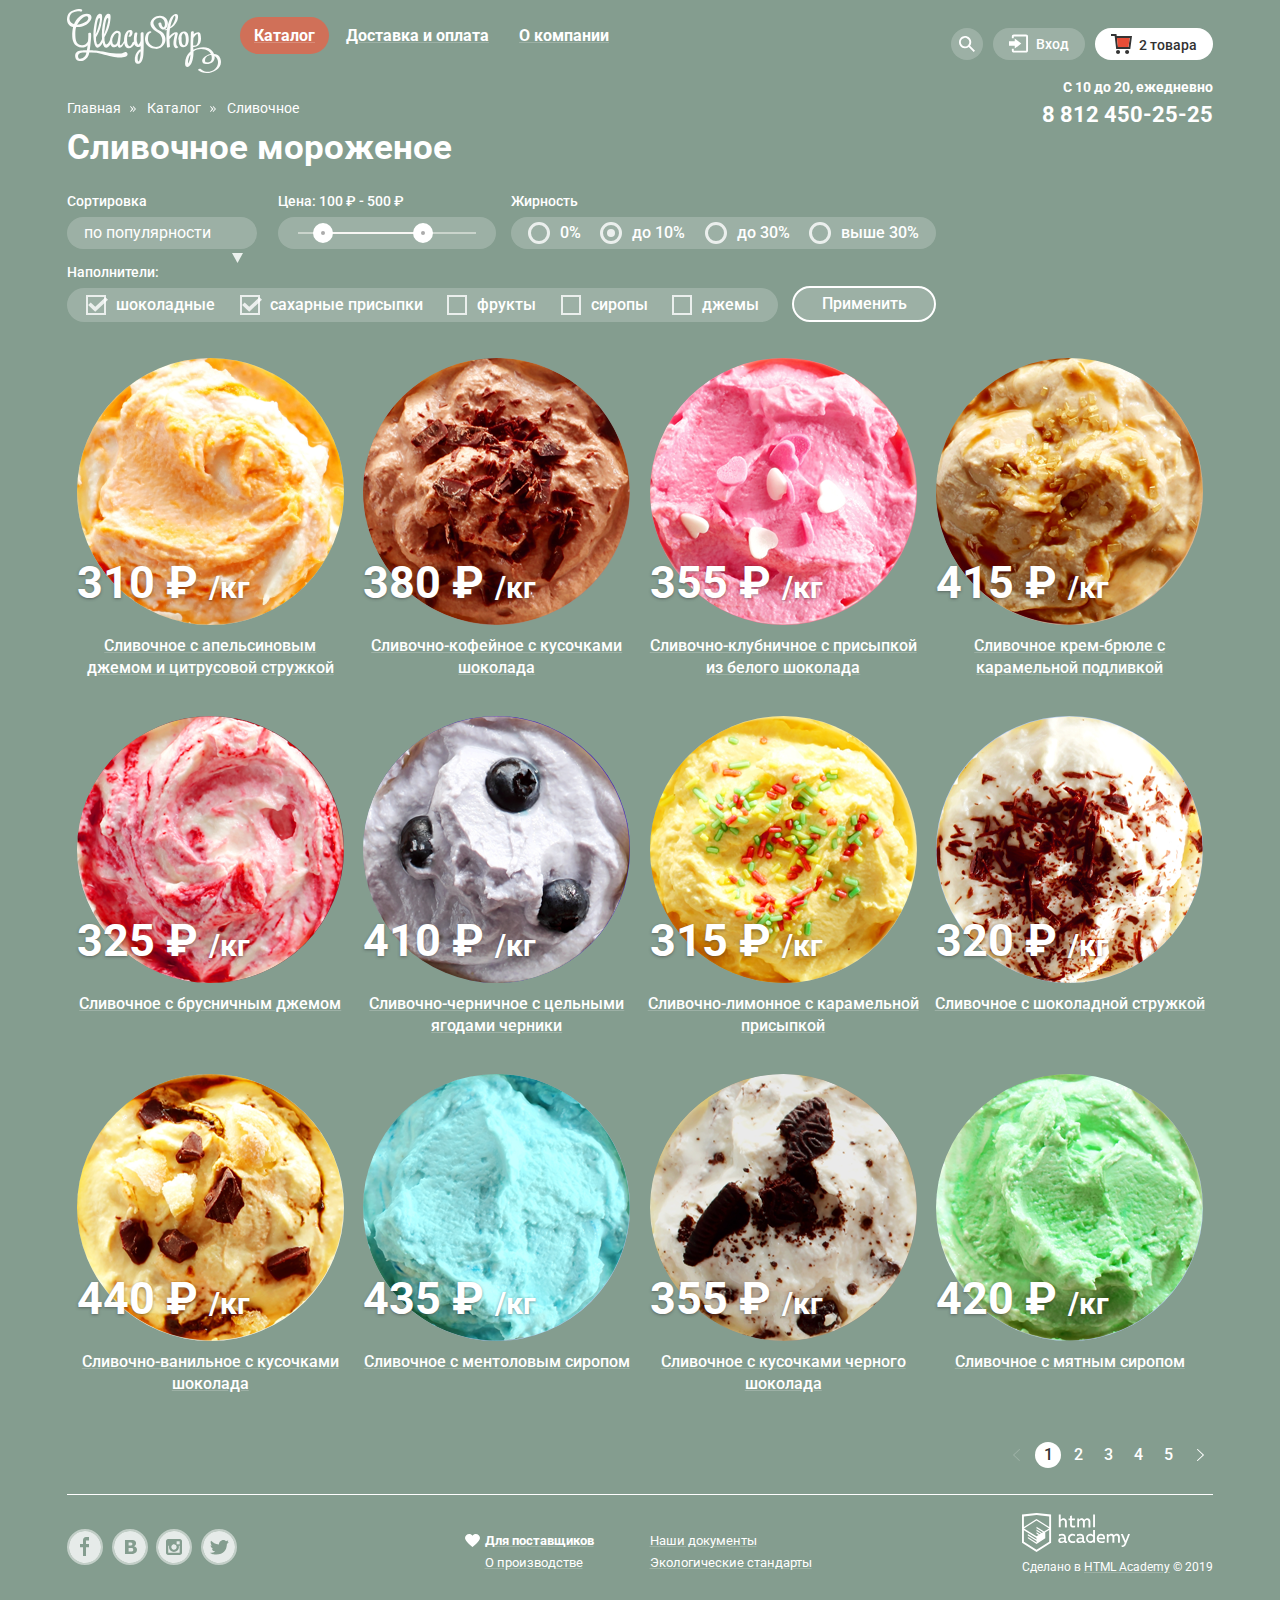
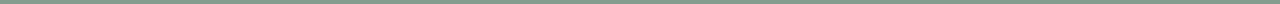
==== commit 18593217: "Fix by comments" ====
--- a/catalog.html
+++ b/catalog.html
@@ -162,7 +162,11 @@
             <span class="filters-name-price">Цена: 100 &#8381; - 500 &#8381;</span>
           </legend>
           <div class="filters-price-slider">
-            <div class="filters-price-slider-inner"></div>
+              <div class="scale">
+                <div class="bar"></div>
+              <div class="toggle toggle-min" tabindex="0"></div>
+              <div class="toggle toggle-max" tabindex="0"></div>
+            </div>
           </div>
         </fieldset>
         <fieldset>
--- a/css/style.css
+++ b/css/style.css
@@ -45,6 +45,8 @@
   --red-button-shadow: rgba(172, 16, 0, 0.64);
   --gray-input-hover: rgba(178, 178, 178, 0.52);
   --blue-border-focus: rgba(46, 136, 228, 0.52);
+  --scale-color: rgba(248, 247, 244, 0.5);
+  --dot-color: #ababab;
 }
 
 body {
@@ -166,7 +168,7 @@
   position: absolute;
   bottom: -25px;
   left: 50%;
-  margin-left:-116px;
+  margin-left: -116px;
 }
 
 .catalog-item:hover .catalog-item-inner {
@@ -174,8 +176,8 @@
   position: relative;
 }
 
-.catalog-item:hover::after{
-  content: '';
+.catalog-item:hover::after {
+  content: "";
   position: absolute;
   top: 0;
   left: 0;
@@ -188,7 +190,6 @@
 
 .catalog-item-inner {
   padding: 6px 3px 21px 3px;
-
 }
 
 .catalog-item {
@@ -768,7 +769,7 @@
 .documentation-list a:hover,
 .documentation-list a:focus {
   color: var(--light-orange-hover);
-  text-decoration-color:var(--light-orange-hover);
+  text-decoration-color: var(--light-orange-hover);
 }
 
 .documentation-item {
@@ -1232,22 +1233,50 @@
   width: 218px;
   height: 32px;
   margin: 0;
-  padding: 0;
+  padding-top: 15px;
+  padding-right: 20px;
+  padding-left: 20px;
   border-radius: 20px;
   background-color: var(--gray-filters);
   cursor: pointer;
-}
-
-.filters-price-slider-inner {
-  width: 100%;
-  height: 100%;
-  background-image: url("../img/main/price-slider.svg");
-  background-repeat: no-repeat;
-  background-position: center;
-}
-
-.filters-price-slider-inner:hover{
-  transform: scale(1.05);
+  position: relative;
+}
+
+.filters-price-slider .toggle {
+  position: absolute;
+  top: 6px;
+  left: 0;
+  width: 4px;
+  height: 4px;
+  padding: 0;
+  background-color: var(--dot-color);
+  border: 8px solid var(--basic-white);
+  border-radius: 50%;
+}
+
+.filters-price-slider .toggle-min {
+  left: 35px;
+}
+
+.toggle-min:hover,
+.toggle-max:hover {
+  transform: scale(1.1);
+}
+
+.filters-price-slider .toggle-max {
+  left: 135px;
+}
+
+.filters-price-slider .bar {
+  width: 60%;
+  height: 2px;
+  background: var(--light-beige);
+  margin-left: 20px;
+}
+
+.filters-price-slider .scale {
+  height: 2px;
+  background: var(--scale-color);
 }
 
 .filters-fat-list {
@@ -1549,7 +1578,7 @@
   fill-opacity: 1;
 }
 
-.social-item:active{
+.social-item:active {
   border-color: var(--light-gray-border-active);
 }
 
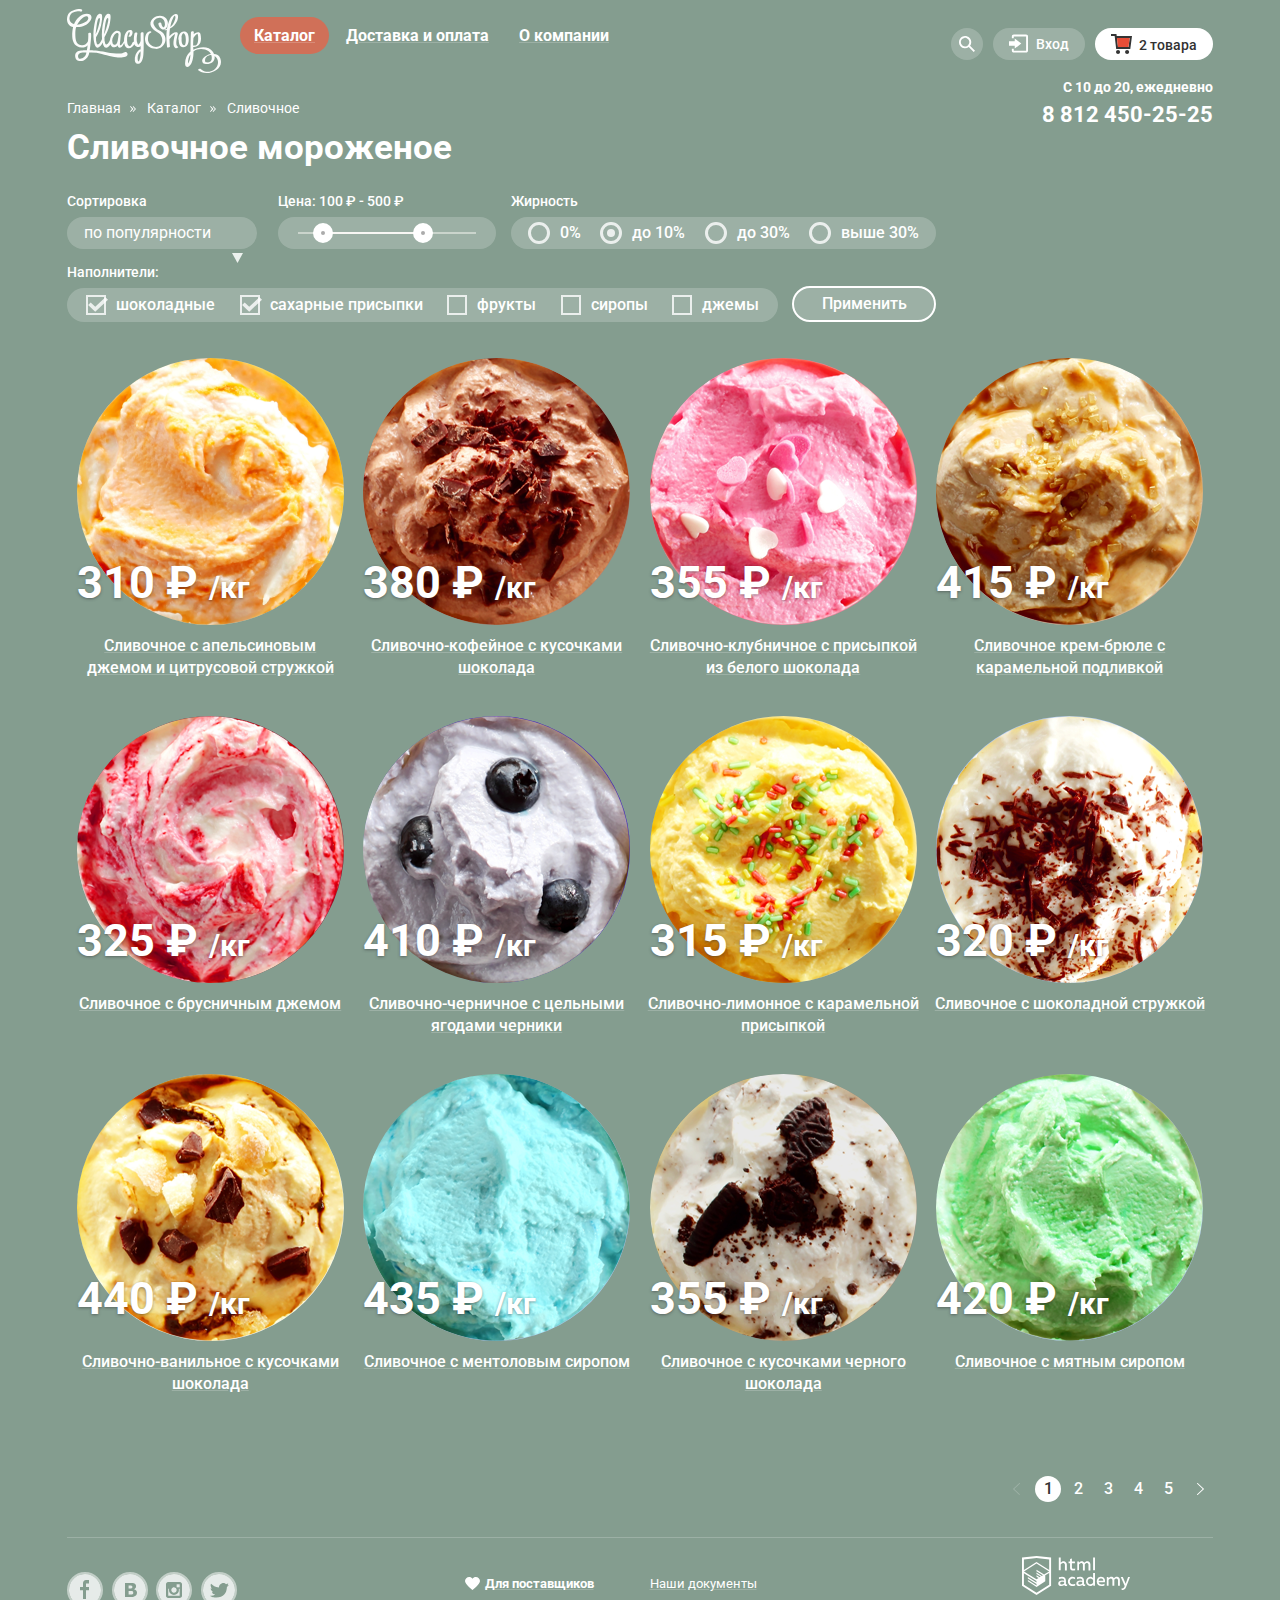
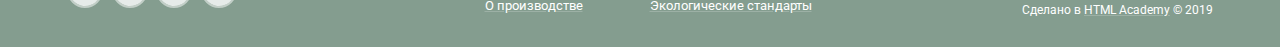
==== commit c992c24f: "Add css and js minification" ====
--- a/catalog.html
+++ b/catalog.html
@@ -5,8 +5,8 @@
   <meta charset="utf-8" />
   <title>HTML Academy: Глейси</title>
   <link href="https://fonts.googleapis.com/css2?family=Roboto:wght@400;500;700&display=swap" rel="stylesheet">
-  <link rel="stylesheet" href="./css/normalize.css">
-  <link rel="stylesheet" href="./css/style.css">
+  <link rel="stylesheet" href="./css/normalize.min.css">
+  <link rel="stylesheet" href="./css/style.min.css">
 </head>
 
 <body class="page-body">
@@ -446,7 +446,7 @@
         </p>
       </section>
       </footer>
-      <script src="index.js"></script>
+      <script src="./js/index.min.js"></script>
 </body>
 
 </html>
--- a/css/style.min.css
+++ b/css/style.min.css
@@ -0,0 +1 @@
+:root{--basic-white:#fff;--basic-сharcoal:#323232;--basic-dark-gray:#5a5a5a;--basic-light-gray:#999;--gray:#b2b2b2;--basic-green:#849d8f;--beige:#f0e1b0;--light-beige:#f8f7f4;--orange:#d07058;--burgundy:#80182d;--pink:#f0819b;--brule:#d9b698;--blue:#3414c4;--light-blue:#b2cbf7;--light-yellow:#d3d3d2;--black:#000;--gray-money:#c4c4c4;--brown:#9d8b84;--light-gray:#8996a6;--black-shadow:rgba(0,0,0,0.4);--black-feedback:rgba(0,0,0,0.5);--burgundy-shadow:rgba(160,32,11,0.76);--middle-gray-shadow:rgba(49,50,53,0.5);--middle-gray-hover:rgba(255,255,255,0.4);--gray-filters:rgba(255,255,255,0.2);--middle-gray-input:rgba(255,255,255,0.8);--middle-gray-border:rgba(255,255,255,0.5);--light-gray-border-active:rgba(255,255,255,0.7);--orange-hover:#e84d37;--light-orange-hover:#ffbc9e;--gray-border:rgba(50,50,50,0.2);--gray-shadow:#696969;--bright-orange:#e74a35;--middle-orange:#f26843;--gray-form:#cacac7;--black-hover:rgba(0,0,0,0.07);--dark-red-shadow:#942718;--dark-red:#ac1000;--light-orange-nav:#fbded7;--light-gray-active:#ededed;--middle-orange-active:#f6b5a5;--dark-orange-active:#d07058;--red-button-shadow:rgba(172,16,0,0.64);--gray-input-hover:rgba(178,178,178,0.52);--blue-border-focus:rgba(46,136,228,0.52);--scale-color:rgba(248,247,244,0.5);--dot-color:#ababab}body{font-family:"Roboto","Tahoma",sans-serif;font-size:16px;line-height:22px;box-sizing:border-box;min-width:1166px;margin:0;padding:0;color:var(--basic-white);background-color:var(--basic-green);background-repeat:no-repeat;background-position:top center}.main{display:flex;flex-direction:column}a{text-decoration:none}.contact iframe{width:100%;height:430px;border:none}.visually-hidden{position:absolute;overflow:hidden;clip:rect(0 0 0 0);width:1px;height:1px;margin:-1px;padding:0;border:0}.nav-inner-list{position:absolute;display:none;align-content:center;align-items:center;flex-direction:column;box-sizing:border-box;width:143px;height:171px;margin:15px 0 0;padding:0 0 10px;border-radius:4px;background-color:var(--basic-white);box-shadow:0 20px 20px var(--black-shadow)}.nav-inner-list li{display:flex;justify-content:space-around;width:100%;margin:3px 0}.nav-list li:hover .nav-inner-list{display:flex}.form-search:hover .search-form{display:flex}.form-login{display:flex;padding:15px 0}.form-login:hover .login-form{display:flex}.form-order-basket{padding:15px 0}.order:hover .form-order{display:flex}.nav-item-new a{font-size:14px;font-weight:700;line-height:18px}.nav-inner-list{font-size:14px;font-weight:400;line-height:16px;color:var(--basic-сharcoal)}.nav-item-new{font-size:14px;font-weight:700;line-height:18px;color:var(--basic-сharcoal)}.btn-ice{display:none}.catalog-item:hover .btn-ice{position:absolute;bottom:-25px;left:50%;display:inline-block;width:200px;margin-left:-116px;vertical-align:top}.catalog-item:hover .catalog-item-inner{position:relative;z-index:2}.catalog-item:hover::after{position:absolute;z-index:1;top:0;left:0;width:100%;height:calc(100% + 40px);content:"";border-radius:4px;background-color:var(--middle-gray-hover)}.catalog-item-inner{padding:6px 3px 21px}.catalog-item{position:relative;box-sizing:border-box;width:100%;min-height:355px;margin:0 auto;text-align:center}.main-slide{margin-bottom:10px}.main-slide-first{-webkit-transition:all .5s ease;-moz-transition:all .5s ease;-ms-transition:all .5s ease;-o-transition:all .5s ease;transition:all .5s ease;background-color:var(--basic-green);background-image:url(../img/main/ic-raspberry.png)}.main-slide-second{-moz-transition:all .5s ease;-ms-transition:all .5s ease;-o-transition:all .5s ease;transition:all .5s ease;background-color:var(--light-gray);background-image:url(../img/main/ic-lemon.png)}.main-slide-third{-moz-transition:all .5s ease;-ms-transition:all .5s ease;-o-transition:all .5s ease;transition:all .5s ease;background-color:var(--brown);background-image:url(../img/main/ic-strawberry.png)}.main-slide-item{display:none;align-content:center;align-items:center;flex-direction:column;width:672px;margin:0 auto}.main-slide-item.active{display:flex}.filters-sort:hover + .filters-parameters{display:block}.filters-sort svg{position:absolute;top:36px;right:20px}.filters-sort:hover path{fill:var(--basic-сharcoal)}.filters-parameters:hover{color:var(--basic-сharcoal)}.nav-inner-list,.nav-list,.advantages-list,.social-list,.documentation-list,.catalog-list,.filters-fat-list,.filters-type-list,.pagination-list,.slide-button,.form-order-list{list-style:none}.nav-list-item{font-size:16px;font-weight:700;line-height:18px;margin:0 2px;padding:9px 13px;text-decoration:underline;color:var(--basic-white);text-decoration-color:var(--gray-filters)}.nav-list-item:hover{color:var(--basic-сharcoal);border-radius:26px;background-color:var(--light-gray-active)}.nav-list-item:active{box-shadow:inset 0 2px 1px var(--gray-shadow)}.nav-inner-item{font-size:14px;line-height:27px;display:inline-block;box-sizing:border-box;width:100%;padding-left:21px;cursor:pointer;vertical-align:top;color:var(--basic-сharcoal)}.nav-item-new{font-size:14px;font-weight:700;line-height:27px;display:inline-block;box-sizing:border-box;width:80%;padding-left:8px;vertical-align:top;color:var(--basic-сharcoal);border-color:var(--gray-border);border-bottom:1px solid}.nav-inner-item:hover{background:var(--light-orange-nav)}.nav-inner-item:active{background:var(--middle-orange-active)}.nav-inner-item-selected{color:var(--basic-white);background-color:var(--dark-orange-active)}.nav-inner-item-selected:hover{background-color:var(--dark-orange-active)}.button:hover{background:linear-gradient(var(--gray-filters),var(--gray-filters)),linear-gradient(180deg,var(--middle-orange) 0%,var(--bright-orange));box-shadow:0 2px 2px var(--dark-red)}.button:active{background:linear-gradient(var(--black-hover),var(--black-hover)),linear-gradient(180deg,var(--middle-orange) 0%,var(--bright-orange));box-shadow:inset 0 2px 2px var(--dark-red-shadow)}.btn-login,.btn-basket{font-size:14px;font-weight:500;line-height:16px;text-align:center;color:var(--basic-white)}.btn-send{width:130px;padding:14px 19px}.btn-search{display:flex;box-sizing:border-box;width:32px;height:32px;padding:8px;border-radius:50%;background-color:var(--gray-filters);background-repeat:no-repeat;background-position:center}.btn-search:hover{background-color:var(--basic-white)}.btn-search:hover path{fill:var(--basic-сharcoal)}.btn-login{display:flex;align-items:center;box-sizing:border-box;width:92px;height:32px;margin:0 10px 0 0;padding:6px 16px 7px;border-radius:20px;background-color:var(--gray-filters)}.btn-login span{margin-left:8px}.btn-login svg{width:20px;height:19px;background-repeat:no-repeat;background-position:center}.btn-login:hover{color:var(--basic-сharcoal);background-color:var(--basic-white)}.btn-login:hover path{fill:var(--basic-сharcoal)}.btn-basket{display:flex;box-sizing:border-box;width:100px;height:32px;padding:6px 16px;border-radius:20px;background-color:var(--gray-filters)}.btn-basket span{margin-top:2px;margin-left:8px}.btn-basket-order{display:flex;box-sizing:border-box;width:118px;height:32px;padding:6px 16px;border-radius:20px;background-color:var(--basic-white)}.btn-basket-order span{margin-top:3px;margin-left:7px}.btn-checkout{font-size:18px;font-weight:700;font-style:normal;line-height:16px;align-self:flex-end;width:172px;padding:13px 15px;color:var(--basic-white);border-radius:26px}.form-order{position:absolute;z-index:1;display:none;flex-direction:column;box-sizing:border-box;min-width:539px;height:242px;margin:7px -420px;padding:20px 14px 21px 15px;border-radius:4px;background-color:var(--light-beige);box-shadow:0 20px 20px var(--black-shadow)}.form-order-list{margin:0;padding:0}.form-order-item{display:flex;align-content:center;align-items:center;width:100%;margin-bottom:18px}.form-order-item a{margin:0 13px 0 0}.btn-delete{width:11px;height:11px;margin-right:9px;cursor:pointer;border:none;outline:none;background:url(../img/main/button-close.svg);background-repeat:no-repeat}.btn-feedback-close{position:absolute;align-self:flex-end;width:18px;height:17px;padding:0;cursor:pointer;border:none;outline:none;background:none}.form-order-ice{font-size:13px;font-weight:400;font-style:normal;line-height:16px;width:216px;margin:0 31px 0 0;padding:0;color:var(--basic-сharcoal)}.form-order-total{font-size:15px;font-weight:700;line-height:16px;padding:15px 0 16px;text-align:right;color:var(--basic-сharcoal);border-color:var(--gray-form);border-top:1px solid}.form-order-weight{font-size:13px;line-height:16px;margin:0 26px 0 0;color:var(--black)}.form-order-sum{color:var(--gray-money)}.form-ice-sum{color:var(--basic-сharcoal)}.advantages{width:1146px;min-height:306px;padding:24px 20px;border-radius:16px;background-color:var(--beige);background-image:url(../img/main/bg-wafer.jpg);background-repeat:repeat;background-position:0 0}.advantages h2{font-size:24px;font-weight:500;line-height:30px;width:995px;margin:0;color:var(--basic-сharcoal)}.advantages-list{display:flex;flex-wrap:wrap;justify-content:space-between;width:100%;margin:0;padding:0}.advantages-item{font-size:16px;line-height:22px;display:flex;align-content:center;width:540px;padding-top:7px;color:var(--basic-сharcoal)}.advantages-list p{width:485px;margin-bottom:0}.advantages-item-icon{margin-right:6px}.ice{width:49px;height:49px;background-image:url(../img/main/ice.svg);background-repeat:no-repeat;background-position:0 0}.cow{width:49px;height:49px;background-image:url(../img/main/cow.svg);background-repeat:no-repeat;background-position:0 0}.leaf{width:49px;height:49px;background-image:url(../img/main/leaf.svg);background-repeat:no-repeat;background-position:0 0}.thermometer{width:49px;height:49px;background-image:url(../img/main/thermometer.svg);background-repeat:no-repeat;background-position:0 0}.news{box-sizing:border-box;width:560px;height:100%;min-height:220px;padding:23px 20px;border-radius:16px;background-color:var(--basic-white);background-image:url(../img/main/bg-serving.jpg);background-repeat:no-repeat;background-size:cover}.news-item-title{font-size:16px;font-weight:500;line-height:22px;margin:0;color:var(--basic-сharcoal)}.news-item-link{font-size:24px;font-weight:700;line-height:30px;display:inline-block;width:287px;margin:7px 0;cursor:pointer;vertical-align:top;text-decoration:underline;color:var(--basic-сharcoal)}.news-item-link:hover{color:var(--orange-hover)}.subscription{box-sizing:border-box;width:560px;min-height:220px;padding:5px 6px;border-radius:16px;background-color:var(--light-beige);background-image:url(../img/main/bg-border.jpg);background-repeat:no-repeat;background-size:cover}.subscription-wrapper{box-sizing:border-box;width:548px;height:100%;padding:29px 20px 29px 16px;border-radius:16px;background-color:var(--light-beige)}.subscription p{font-size:16px;line-height:22px;margin:0 0 35px;color:var(--basic-dark-gray)}.subscription-form{z-index:1;display:flex;justify-content:space-between}.subscription-form input{font:inherit;font-size:16px;line-height:24px;box-sizing:border-box;width:368px;padding:0 14px;opacity:.52;color:var(--basic-light-gray);border-width:1px;border-style:solid;border-color:var(--gray);border-radius:6px;background-color:var(--basic-white)}.subscription-form input:hover{padding:0 13px;border:2px solid var(--gray-input-hover);outline:none}.subscription-form input:focus{color:var(--basic-сharcoal);border:2px solid var(--blue-border-focus);outline:none}.button{font:inherit;font-size:18px;font-weight:700;line-height:24px;cursor:pointer;text-align:center;color:var(--basic-white);border:none;border-radius:70px;outline:none;background-image:linear-gradient(var(--middle-orange),var(--bright-orange));box-shadow:0 2px 2px var(--red-button-shadow);text-shadow:0 2px 5px var(--burgundy-shadow)}.documentation-list a{font-size:13px;line-height:18px;text-decoration:underline;color:var(--basic-white);text-decoration-color:var(--gray-filters)}.documentation-list a:hover,.documentation-list a:focus{color:var(--light-orange-hover);text-decoration-color:var(--light-orange-hover)}.documentation-item{font-weight:700}.documentation-list{position:relative}.documentation-item::before{position:absolute;top:5px;left:20px;width:15px;height:13px;content:"";background-image:url(../img/footer/heart.svg);background-repeat:no-repeat;background-position:0 0}.development p,.development a{font-size:12px;line-height:18px;color:var(--basic-white)}.development-title-link{text-decoration:underline;text-decoration-color:var(--gray-filters)}.development-title-link:hover,.development-title-link:focus{color:var(--light-orange-hover);text-decoration-color:var(--light-orange-hover)}.catalog-item h3{font-size:16px;font-weight:500;line-height:22px;margin:10px 0;cursor:pointer;text-decoration:underline;color:var(--basic-white);text-decoration-color:var(--gray-filters)}.catalog-item h3:hover{color:var(--light-orange-hover);text-decoration-color:var(--light-orange-hover)}.catalog-item p{font-size:45px;font-weight:700;line-height:45px;margin:0 0 20px;color:var(--basic-white);text-shadow:0 1px 3px var(--middle-gray-shadow)}.catalog-item span{font-size:30px;font-weight:700;line-height:35px}.catalog-item a{font-size:18px;font-weight:700;line-height:24px;padding:12px 16px;color:var(--basic-white)}.catalog-item-ice{display:flex;align-content:flex-end;align-items:flex-start;flex-direction:column-reverse;justify-content:space-between;width:267px;height:267px;margin:0 auto;border-radius:50%;background-color:var(--beige);background-repeat:no-repeat}.catalog-item-price{margin:0 0 20px;padding:0}.catalog-item-orange{background-color:var(--beige);background-image:url(../img/main/products/ic-orange.png)}.catalog-item-coffee{background-color:var(--brown);background-image:url(../img/main/products/ic-coffee.png)}.catalog-item-strawberry{background-color:var(--pink);background-image:url(../img/main/products/ic-strawberry.png)}.catalog-item-brulee{background-color:var(--brule);background-image:url(../img/main/products/ic-brulee.png)}.catalog-item-lingonberry{background-color:var(--burgundy);background-image:url(../img/main/products/ic-lingonberry.png)}.catalog-item-blueberries{background-color:var(--blue);background-image:url(../img/main/products/ic-blueberries.png)}.catalog-item-lemon{background-color:var(--beige);background-image:url(../img/main/products/ic-lemon.png)}.catalog-item-chocolate{background-color:var(--light-blue);background-image:url(../img/main/products/ic-chocolate.png)}.catalog-item-vanilla{background-color:var(--light-beige);background-image:url(../img/main/products/ic-vanilla.png)}.catalog-item-menthol{background-color:var(--light-blue);background-image:url(../img/main/products/ic-menthol.png)}.catalog-item-blackchocolate{background-color:var(--brown);background-image:url(../img/main/products/ic-blackchocolate.png)}.catalog-item-mint{background-color:var(--light-blue);background-image:url(../img/main/products/ic-mint.png)}.order{padding:15px 0}.order span{font-size:14px;font-weight:500;line-height:16px;color:var(--basic-сharcoal)}.path{padding-bottom:8px}.path a{font-size:14px;line-height:16px;padding-right:22px;color:var(--basic-white)}.schedule p{font-size:14px;font-weight:700;line-height:16px;margin:0 0 8px;color:var(--basic-white)}.schedule a{font-size:22px;font-weight:700;line-height:24px;color:var(--basic-white)}.main-title{font-size:35px;font-weight:700;line-height:41px;margin:0 0 10px;color:var(--basic-white)}.btn-catalog{width:61px;padding:9px 14px;color:var(--basic-white);border-radius:26px;background-color:var(--orange)}.path-item::after{position:absolute;width:6px;height:6px;margin:9px;content:"";background-image:url(../img/header/raquo.png);background-repeat:no-repeat}.main-slide-title{font-size:60px;font-weight:700;line-height:60px;margin:275px 0 27px;text-align:center;color:var(--basic-white)}.btn-double-order{font-size:32px;font-weight:700;line-height:44px;padding:10px 40px;color:var(--basic-white)}.special h3{font-size:35px;font-weight:700;line-height:41px;margin:0;color:var(--basic-white)}.special{display:flex;flex-direction:column;justify-content:space-between;padding:16px}.special p{font-size:18px;font-weight:700;line-height:22px}.btn-special{font-size:18px;font-weight:700;line-height:24px;align-self:flex-end;box-sizing:border-box;padding:15px 22px}.special-rasp{box-sizing:border-box;width:560px;min-height:229px;border:none;border-radius:16px;background-color:var(--burgundy);background-image:url(../img/main/bg-raspberry.jpg);background-repeat:no-repeat;background-size:cover}.special-chocolate{box-sizing:border-box;width:560px;min-height:229px;border:none;border-radius:16px;background-color:var(--brown);background-image:url(../img/main/bg-chocolate.jpg);background-repeat:no-repeat;background-size:cover}.special-ice{display:flex;flex-wrap:wrap;justify-content:space-between}.catalog-item-hit::before{position:absolute;z-index:5;display:block;width:61px;height:61px;margin:7px;content:"";border:none;border-radius:50%;background-color:var(--basic-white);background-image:url(../img/main/products/hit/hit.png);background-repeat:no-repeat;background-size:cover}.contact{position:relative;display:block;width:100%;height:430px;margin-top:40px;margin-bottom:14px;background-image:url(../img/main/map-adress.png);background-repeat:no-repeat;background-position:center;background-size:cover}.contact-info{position:absolute;top:62px;right:50%;display:flex;flex-direction:column;justify-content:space-between;box-sizing:border-box;width:303px;height:306px;margin-right:-573px;padding:32px 25px;border-radius:16px;background-color:var(--basic-white)}.contact-info-title{font-size:14px;line-height:20px;margin:0;padding:0;color:var(--basic-сharcoal)}.contact-item-value{font-size:18px;font-weight:700;line-height:24px;margin:0 0 30px;color:var(--basic-сharcoal)}.contact-schedule{font-size:14px;line-height:20px;margin:0;color:var(--basic-сharcoal)}.btn-contact{font-size:18px;font-weight:700;line-height:24px;display:inline-block;box-sizing:border-box;width:100%;padding:13px 28px;vertical-align:top}.filters fieldset{margin:14px 0 0;padding:0;border:none}.filters-name{font-size:14px;font-weight:500;line-height:18px;display:inline-block;margin-bottom:7px;vertical-align:top;color:var(--basic-white)}.filters-parameter{font-size:16px;font-weight:500;line-height:18px;position:relative;display:block;cursor:pointer;user-select:none;color:var(--basic-white);border:none}.filters{display:flex;align-items:flex-end;flex-wrap:wrap;justify-content:space-between;width:869px}.filters-type-list{display:flex;justify-content:space-between;width:711px;margin:0;padding:0}.filters-sort{position:relative;box-sizing:border-box;width:196px;cursor:pointer}.filters-sort select{box-sizing:border-box;width:190px;height:32px;padding:0 13px 0 16px;cursor:pointer;text-indent:1px;color:var(--basic-white);border-style:none;border-radius:20px;outline:0;background-color:var(--gray-filters);-webkit-appearance:none;-moz-appearance:none;appearance:none}.filters-sort option{padding:8px 20px 3px;color:var(--basic-сharcoal)}.filters-sort option:hover{color:var(--basic-white)}.filters-name-price{display:inline-block;vertical-align:top}.filters-price-slider{position:relative;box-sizing:border-box;width:218px;height:32px;margin:0;padding-top:15px;padding-right:20px;padding-left:20px;cursor:pointer;border-radius:20px;background-color:var(--gray-filters)}.filters-price-slider .toggle{position:absolute;top:6px;left:0;width:4px;height:4px;padding:0;border:8px solid var(--basic-white);border-radius:50%;background-color:var(--dot-color)}.filters-price-slider .toggle-min{left:35px}.toggle-min:hover,.toggle-max:hover{transform:scale(1.1)}.filters-price-slider .toggle-max{left:135px}.filters-price-slider .bar{width:60%;height:2px;margin-left:20px;background:var(--light-beige)}.filters-price-slider .scale{height:2px;background:var(--scale-color)}.filters-fat-list{display:flex;justify-content:space-between;box-sizing:border-box;width:425px;margin:0;padding:7px 17px 7px 14px;border-radius:20px;background-color:var(--gray-filters)}.filters-type-list{display:flex;justify-content:space-between;box-sizing:border-box;width:711px;margin:0;padding:8px 19px;border-radius:20px;background-color:var(--gray-filters)}.filter-radio{padding-left:35px}.filter-checkbox{padding-left:30px}.filter-checkbox-input + label::before{position:absolute;bottom:-1px;left:-30px;box-sizing:border-box;width:20px;height:20px;content:"";border:2px solid;border-color:var(--middle-gray-input)}.filter-checkbox-input:hover + label::before{border-color:var(--basic-white)}.filter-checkbox-input:checked:hover + label::after{background-image:url(../img/main/checkbox-on-white.svg)}.filter-checkbox-input:checked + label::after{position:absolute;left:-32px;box-sizing:border-box;width:24px;height:20px;content:"";background-image:url(../img/main/checkbox-on.svg);background-repeat:no-repeat}.filter-radio-input + label::before{position:absolute;top:-2px;left:-32px;box-sizing:border-box;width:22px;height:22px;content:"";border:3px solid;border-color:var(--middle-gray-input);border-radius:50%}.filter-radio-input:hover + label::before{border-color:var(--basic-white)}.filter-radio-input:checked + label::after{position:absolute;top:5px;left:-25px;box-sizing:border-box;width:7.92px;height:7.92px;content:"";border-radius:50%;background-color:var(--middle-gray-input)}.filter-radio-input:checked:hover + label::after{background-color:var(--basic-white)}.btn-filters{font-size:16px;font-weight:500;line-height:18px;box-sizing:border-box;width:144px;height:36px;cursor:pointer;color:var(--basic-white);border:2px solid;border-color:var(--basic-white);border-radius:20px;outline:none;background-color:var(--gray-filters)}.btn-filters:hover{color:var(--basic-сharcoal);background-color:var(--basic-white)}.btn-filters:active{box-shadow:inset 0 2px 1px var(--gray-shadow)}.pagination{display:flex;justify-content:flex-end}.pagination-item{font-size:16px;font-weight:500;line-height:26px;display:inline-block;width:26px;height:26px;margin:0 2px;text-align:center;vertical-align:top;color:var(--basic-white);border-radius:50%}.pagination-item:hover{color:var(--basic-white);background-color:var(--gray-filters)}.pagination-item:active{color:var(--basic-сharcoal);background-color:var(--basic-white)}.selected{color:var(--basic-сharcoal);background-color:var(--basic-white)}.pagination-list{position:relative;display:flex;margin:50px 0 25px;padding-right:30px;padding-bottom:10px}.pagination-item-previous a::before{position:absolute;width:7px;height:12px;margin-top:7px;margin-left:-20px;content:"";background-image:url(../img/main/previous-page.svg);background-repeat:no-repeat}.pagination-item-next a::after{position:absolute;width:7px;height:12px;margin:7px 14px;content:"";background-image:url(../img/main/next-page.svg);background-repeat:no-repeat}.slide-buttons{position:relative;top:-55px;display:flex;width:100px;margin:0;padding:0}.slide-button{margin-right:8px}.btn-slide{width:21px;height:21px;padding:0;cursor:pointer;border:2px solid;border-color:var(--basic-white);border-radius:50%;outline:none;background-color:transparent}.btn-slide:hover{background-color:var(--middle-gray-hover)}.btn-slide:active{background-color:var(--basic-white)}.btn-slide.current:hover{background-color:var(--basic-white)}.current{background-color:var(--basic-white)}.page{height:100%}.page-body{display:grid;align-content:start;min-height:100%;grid-template-rows:min-content 1fr min-content}.container{box-sizing:border-box;width:1146px;margin:0 auto}.main-header{display:flex;align-items:center;justify-content:space-between;padding:9px 0 0}.main-nav{display:flex;margin:0;padding:0}.nav-list{display:flex;justify-content:space-between;margin-left:17px;padding:0}.user-menu{display:flex;align-items:center;justify-content:space-between}.form-search{padding:15px 10px 15px 0}.info-sections{display:flex;justify-content:space-between;width:1146px;margin-top:40px}.social-list{display:flex;flex-wrap:wrap;justify-content:space-between;width:170px;padding:0}.social-item{display:flex;border:2px solid;border-color:var(--middle-gray-border);border-radius:50%}.social-item path{fill-opacity:.8}.social-item:hover path{fill-opacity:1}.social-item:active{border-color:var(--light-gray-border-active)}.documentation-list{display:flex;flex-wrap:wrap;justify-content:space-between;width:330px}.documentation-list li{width:165px}.footer{display:flex;flex-wrap:wrap;justify-content:space-between;margin-bottom:15px}.footer-line{padding-top:18px;border-top:1px solid var(--gray-filters)}.development-title{margin:0}.shop-info{display:flex;align-items:flex-end;justify-content:space-between}.catalog-list{display:flex;flex-wrap:wrap;justify-content:space-between;margin:30px 0 0;padding:0}.catalog-list li{width:25%}.schedule{display:flex;align-items:flex-end;flex-direction:column}.contact-img{margin:100px}.search-form{position:absolute;z-index:1;display:none;margin:7px -310px;padding:20px 15px;border-radius:4px;background-color:var(--light-beige);box-shadow:0 20px 20px var(--black-shadow)}.search-form-input{box-sizing:border-box;width:311px;height:44px;padding:15px;color:var(--basic-light-gray);border:1px solid;border-color:var(--light-yellow);border-radius:4px;background-color:var(--basic-white)}.search-form-input:hover{padding:14px;border:2px solid var(--gray-input-hover);outline:none}.search-form-input:focus{padding:14px;color:var(--basic-сharcoal);border:2px solid var(--blue-border-focus);outline:none}.login-form{position:absolute;z-index:1;display:none;flex-direction:column;margin:40px -190px;padding:20px;border-radius:4px;background-color:var(--light-beige);box-shadow:0 20px 20px var(--black-shadow)}.login-form-buttons{display:flex;justify-content:space-between}.login-form-help{display:flex;flex-direction:column;justify-content:space-around}.login-form input{box-sizing:border-box;width:241px;height:44px;margin-bottom:20px;padding:15px;color:var(--basic-light-gray);border:1px solid;border-color:var(--light-yellow);border-radius:4px;background-color:var(--basic-white)}.login-form input:hover{padding:14px;border:2px solid var(--gray-input-hover);outline:none}.login-form input:focus{color:var(--basic-сharcoal);border:2px solid var(--blue-border-focus);outline:none}.btn-login-modal{width:103px;height:44px;border-radius:26px}.login-form-text{font-size:13px;line-height:15px;color:var(--basic-сharcoal)}.feedback-form-wrapper{position:fixed;display:none;align-items:center;justify-content:center;width:100%;height:100vh;background-color:var(--black-feedback)}.feedback-form-wrapper.active{display:flex}.active .feedback-form{-webkit-animation:bounce .6s;animation:bounce .6s}.feedback-form{position:static;z-index:100;display:flex;flex-direction:column;box-sizing:border-box;width:477px;height:441px;padding:20px 25px 27px 23px;border-radius:6px;background-color:var(--light-beige)}.feedback-form-title{font-size:24px;font-weight:500;line-height:28px;margin:0 0 26px;color:var(--basic-сharcoal)}.feedback-form-input{box-sizing:border-box;width:267px;height:44px;margin-bottom:20px;padding:15px;color:var(--basic-light-gray);border:1px solid;border-color:var(--light-yellow);border-radius:4px;background-color:var(--basic-white)}.feedback-form-input:hover{padding:14px;border:2px solid var(--gray-input-hover);outline:none}.feedback-form-input:focus{padding:14px;color:var(--basic-сharcoal);border:2px solid var(--blue-border-focus);outline:none}.feedback-form-text{box-sizing:border-box;width:428px;height:154px;margin-bottom:25px;padding:16px 14px;resize:none;color:var(--basic-light-gray);border:1px solid;border-color:var(--light-yellow);border-radius:4px;background-color:var(--basic-white)}.feedback-form-text:hover{padding:15px 13px;border:2px solid var(--gray-input-hover);outline:none}.feedback-form-text:focus{color:var(--basic-сharcoal);border:2px solid var(--blue-border-focus);outline:none}.btn-feedback{font-size:18px;font-weight:700;line-height:24px;align-self:flex-end;width:140px;height:44px;color:var(--basic-white);text-shadow:var(--burgundy-shadow)}.modal-error{-webkit-animation:shake .6s;animation:shake .6s}@keyframes bounce{0%{-webkit-transform:translateY(-2000px);-ms-transform:translateY(-2000px);transform:translateY(-2000px)}70%{-webkit-transform:translateY(30px);-ms-transform:translateY(30px);transform:translateY(30px)}90%{-webkit-transform:translateY(-10px);-ms-transform:translateY(-10px);transform:translateY(-10px)}100%{-webkit-transform:translateY(0);-ms-transform:translateY(0);transform:translateY(0)}}@keyframes shake{0%,100%{-webkit-transform:translateX(0);-ms-transform:translateX(0);transform:translateX(0)}10%,30%,50%,70%,90%{-webkit-transform:translateX(-10px);-ms-transform:translateX(-10px);transform:translateX(-10px)}20%,40%,60%,80%{-webkit-transform:translateX(10px);-ms-transform:translateX(10px);transform:translateX(10px)}}
